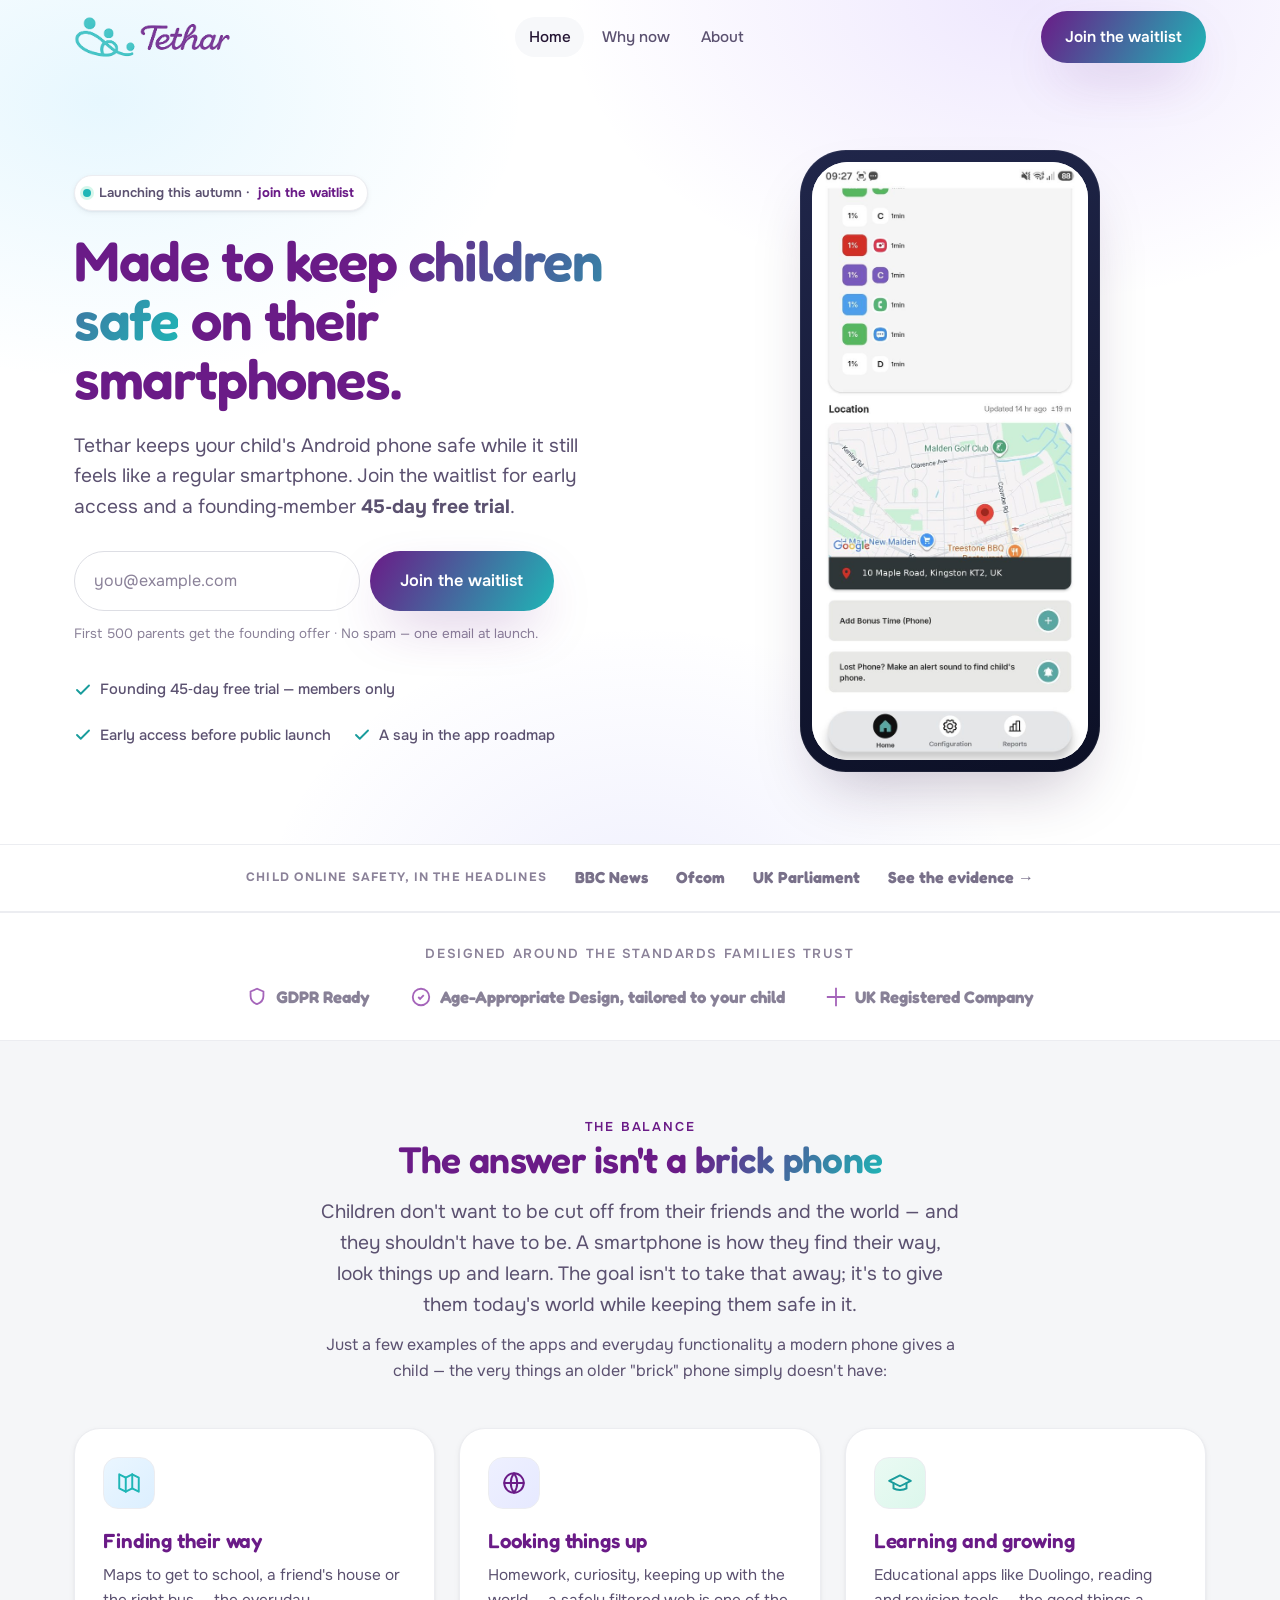
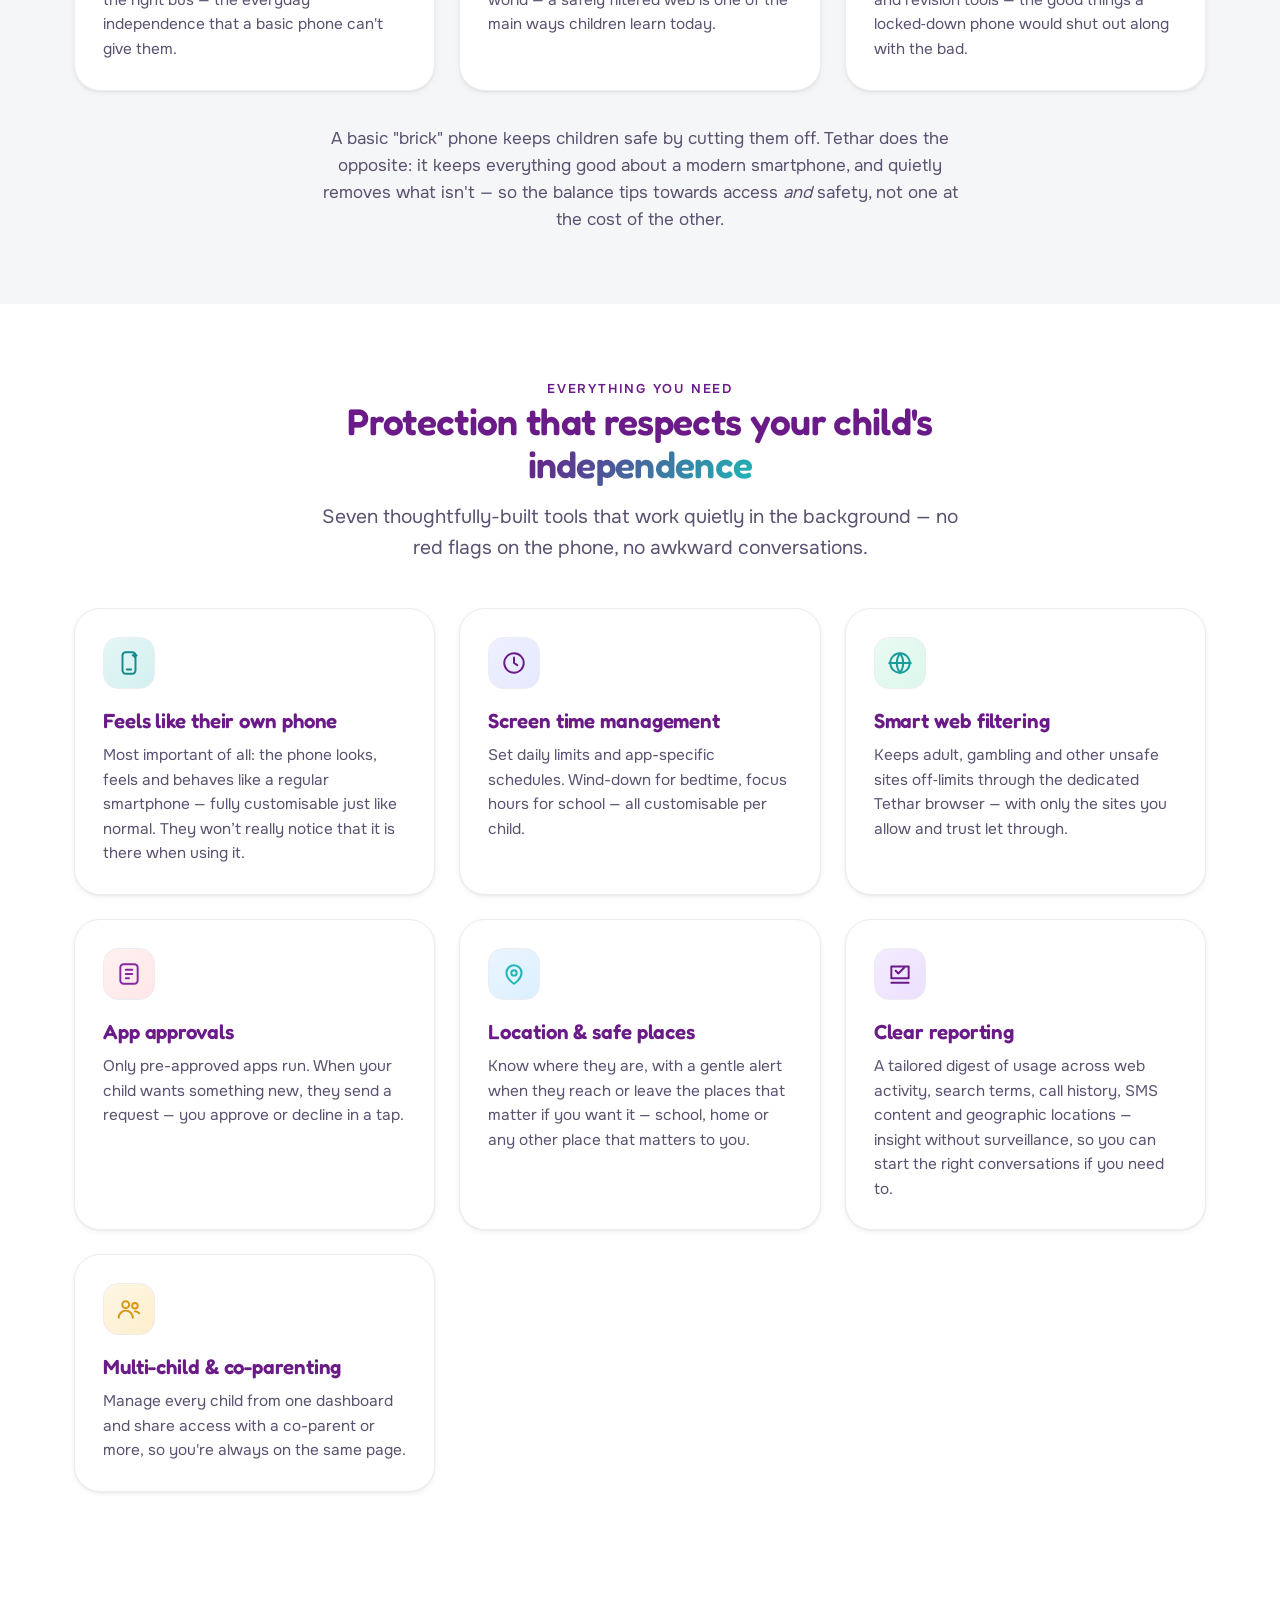
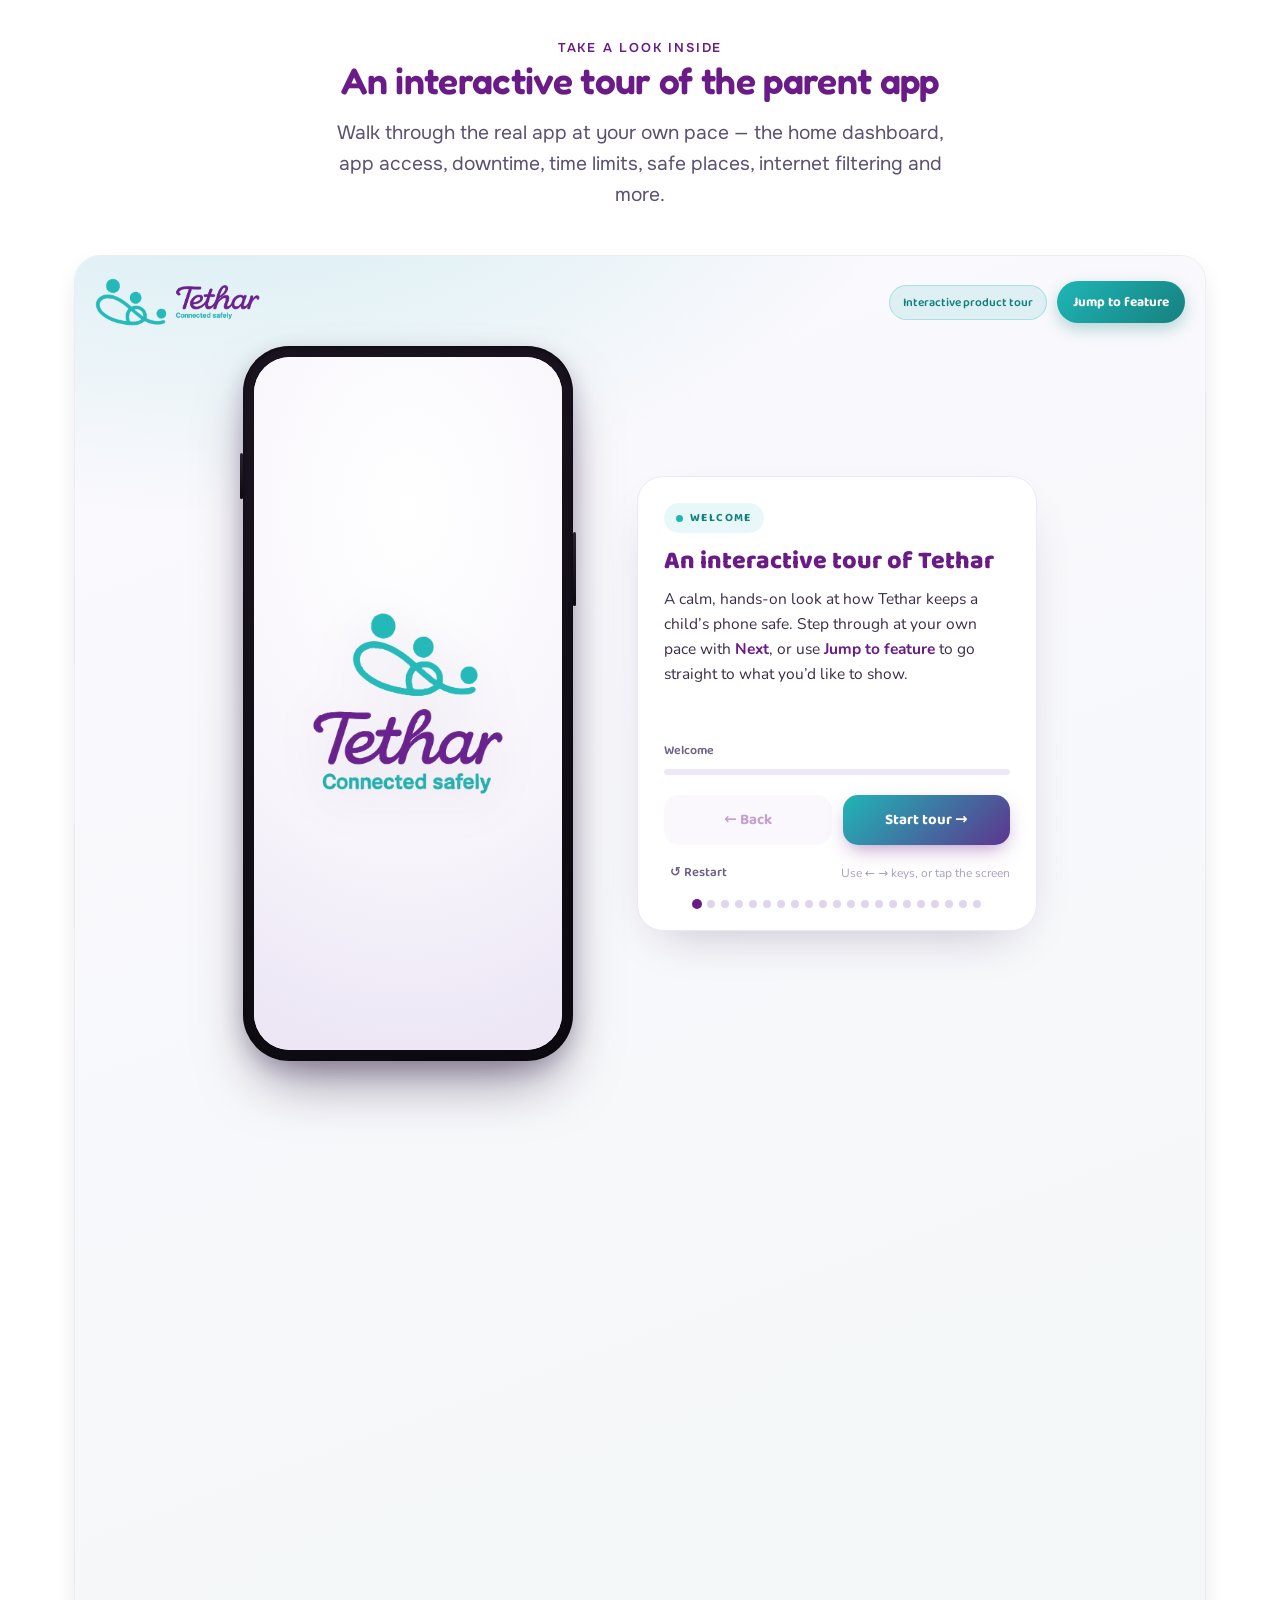
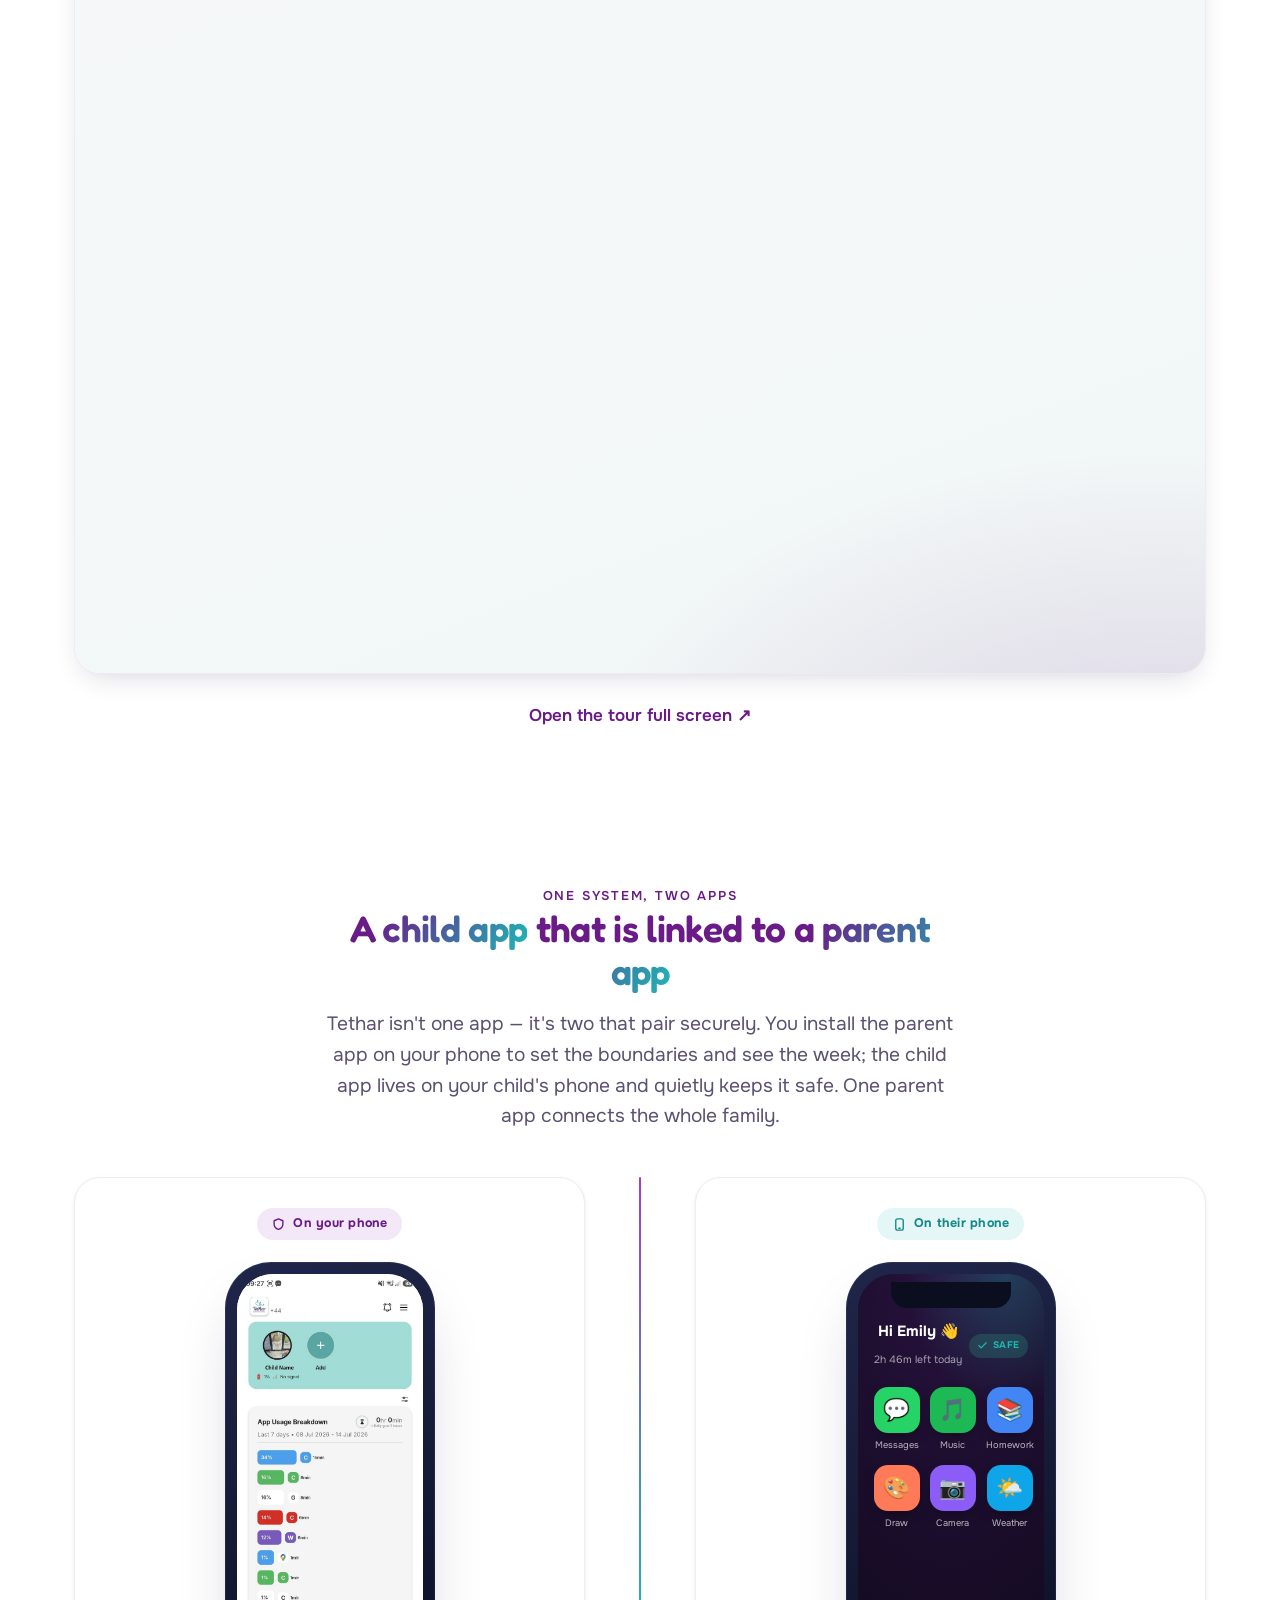
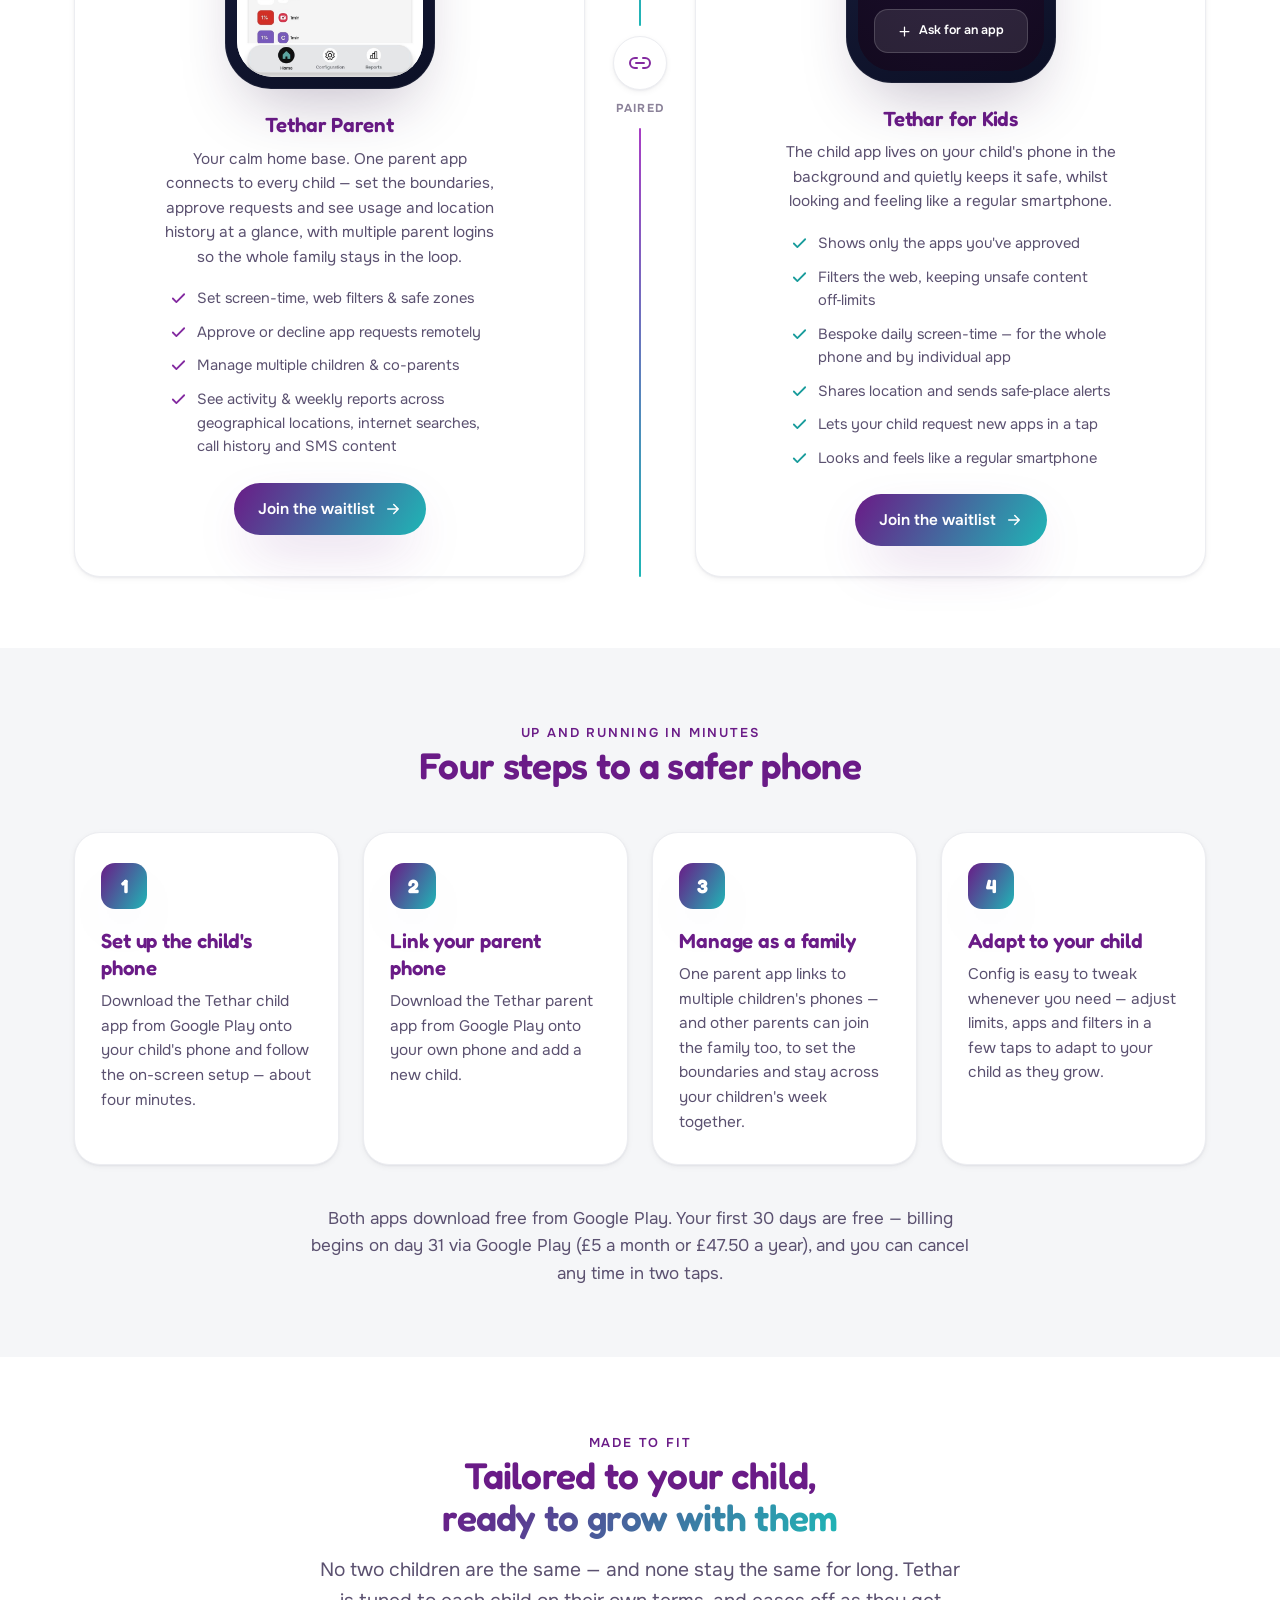
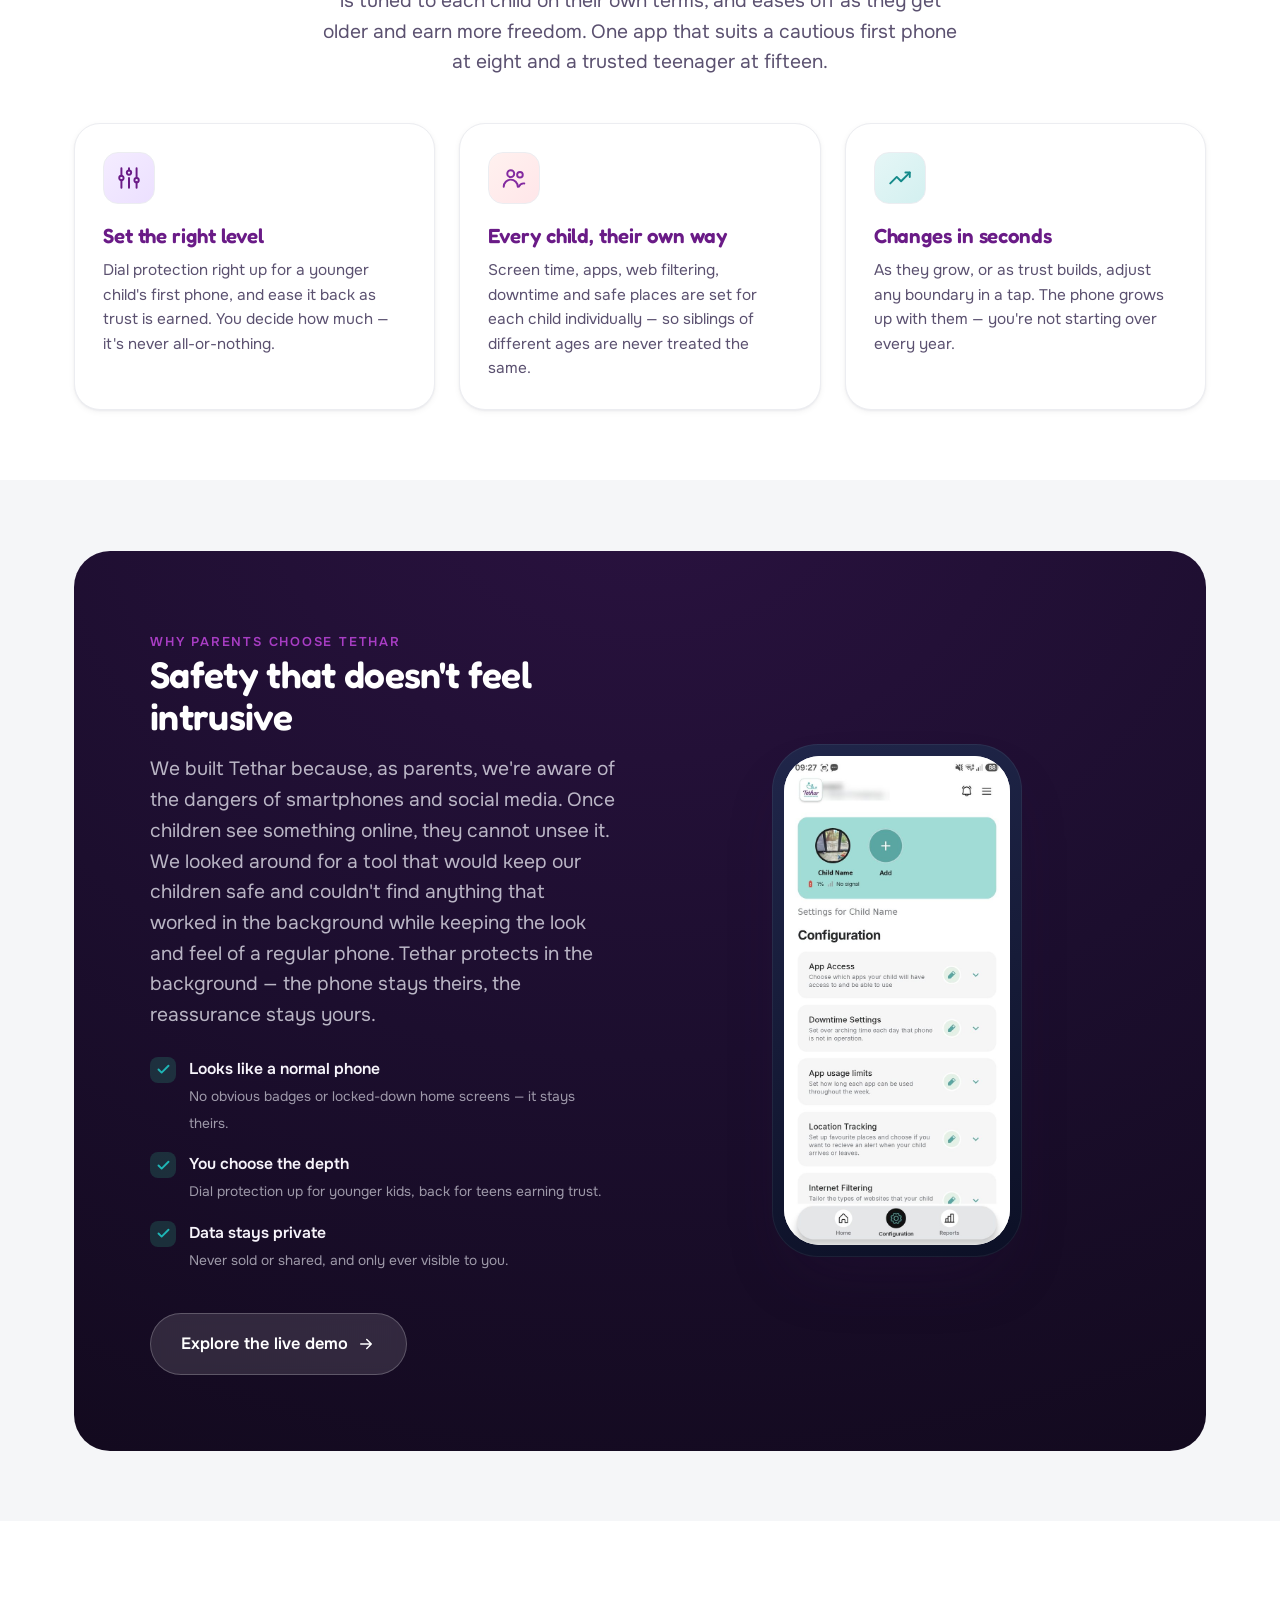
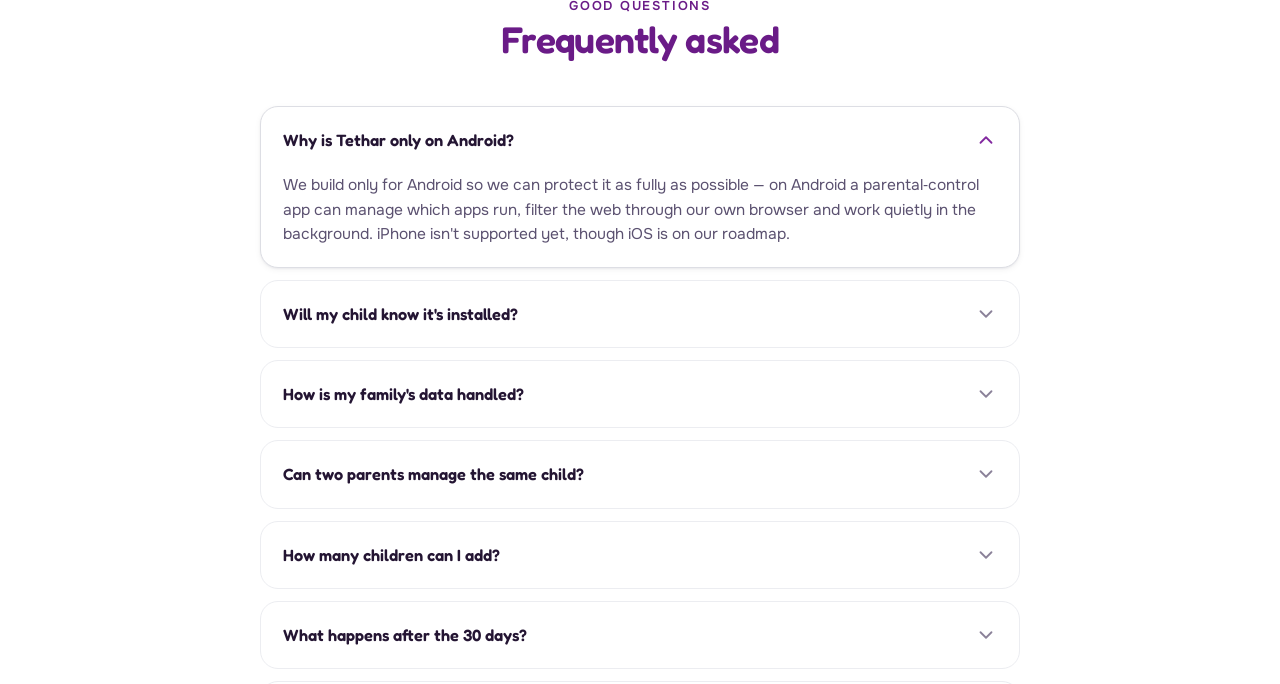
==== index.html @ 9af8b86a "Add files via upload" ====
<!DOCTYPE html>
<html lang="en-GB">
<head>
<meta charset="UTF-8">
<meta name="viewport" content="width=device-width, initial-scale=1.0">
<title>Tethar — Android Parental Control App for a Safe Child Phone</title>
<meta name="description" content="An Android parental control app built by parents: screen-time limits, web filtering, approved apps, location and reports. 30 days free, then £5/month or £47.50/year.">
<meta name="robots" content="index, follow, max-image-preview:large, max-snippet:-1">
<meta name="keywords" content="parental control app, Android parental controls, child phone safety, screen time app, web filtering, app approval, family location tracking, safe smartphone for kids">
<meta name="author" content="Halo Apps Ltd">
<link rel="canonical" href="https://www.tethar.com/">
<meta name="theme-color" content="#6A1B87">
<meta property="og:type" content="website">
<meta property="og:site_name" content="Tethar">
<meta property="og:locale" content="en_GB">
<meta property="og:url" content="https://www.tethar.com/">
<meta property="og:title" content="Tethar — Android Parental Control App for a Safe Child Phone">
<meta property="og:description" content="Every feature, every child, one price. 30 days free, then £5 a month or £47.50 a year — cancel any time in Google Play.">
<meta property="og:image" content="https://www.tethar.com/assets/img/og-image.png">
<meta property="og:image:width" content="1200">
<meta property="og:image:height" content="630">
<meta property="og:image:alt" content="Tethar — Connected safely">
<meta name="twitter:card" content="summary_large_image">
<meta name="twitter:title" content="Tethar — Android Parental Control App for a Safe Child Phone">
<meta name="twitter:description" content="Every feature, every child, one price. 30 days free, then £5 a month or £47.50 a year — cancel any time in Google Play.">
<meta name="twitter:image" content="https://www.tethar.com/assets/img/og-image.png">
<link rel="stylesheet" href="assets/css/fonts.css?v=1">
<link rel="stylesheet" href="assets/css/styles.css?v=17">
<link rel="apple-touch-icon" href="/assets/img/apple-touch-icon.png">
<link rel="manifest" href="/site.webmanifest">
<link rel="icon" href="data:image/svg+xml,%3Csvg xmlns='http://www.w3.org/2000/svg' viewBox='0 0 48 48'%3E%3Cg fill='none' stroke='%2320b5b6' stroke-width='3'%3E%3Cellipse cx='18' cy='30' rx='11' ry='7' transform='rotate(-18 18 30)'/%3E%3Cellipse cx='29' cy='29' rx='7' ry='5.5' transform='rotate(20 29 29)'/%3E%3C/g%3E%3Cg fill='%2320b5b6'%3E%3Ccircle cx='16' cy='12' r='5.2'/%3E%3Ccircle cx='29' cy='16' r='3.7'/%3E%3Ccircle cx='38' cy='24' r='2.6'/%3E%3C/g%3E%3C/svg%3E">
<script type="application/ld+json">
{
  "@context": "https://schema.org",
  "@graph": [
    {
      "@type": "Organization",
      "@id": "https://www.tethar.com/#organization",
      "name": "Tethar",
      "legalName": "Halo Apps Ltd",
      "url": "https://www.tethar.com/",
      "logo": "https://www.tethar.com/assets/img/tethar-logo-full.png",
      "image": "https://www.tethar.com/assets/img/og-image.png",
      "email": "support@tethar.com",
      "description": "Android parental control app built by parents, for parents.",
      "address": {
        "@type": "PostalAddress",
        "streetAddress": "71-75 Shelton Street, Covent Garden",
        "addressLocality": "London",
        "addressCountry": "GB"
      }
    },
    {
      "@type": "WebSite",
      "@id": "https://www.tethar.com/#website",
      "url": "https://www.tethar.com/",
      "name": "Tethar",
      "description": "A safe smartphone for every child.",
      "publisher": { "@id": "https://www.tethar.com/#organization" },
      "inLanguage": "en-GB"
    },
    {
      "@type": "SoftwareApplication",
      "name": "Tethar",
      "operatingSystem": "Android",
      "applicationCategory": "SecurityApplication",
      "description": "Parental control app for Android: screen-time limits, web filtering, approved apps, location alerts and activity reports, managed from a paired parent app.",
      "url": "https://www.tethar.com/",
      "publisher": { "@id": "https://www.tethar.com/#organization" },
      "offers": [
        { "@type": "Offer", "name": "Monthly", "price": "5.00", "priceCurrency": "GBP" },
        { "@type": "Offer", "name": "Annual", "price": "47.50", "priceCurrency": "GBP" }
      ]
    },
    {
      "@type": "FAQPage",
      "mainEntity": [
        {
          "@type": "Question",
          "name": "Why is Tethar only on Android?",
          "acceptedAnswer": { "@type": "Answer", "text": "We build only for Android so we can protect it as fully as possible - on Android a parental control app can manage which apps run, filter the web through our own browser and work quietly in the background. iPhone isn't supported yet, though iOS is on our roadmap." }
        },
        {
          "@type": "Question",
          "name": "How many children can I add?",
          "acceptedAnswer": { "@type": "Answer", "text": "As many as you like. Every plan includes unlimited children at one price - add each child and manage them all from a single parent dashboard." }
        },
        {
          "@type": "Question",
          "name": "Will my child know it's installed?",
          "acceptedAnswer": { "@type": "Answer", "text": "Tethar is designed to be transparent, not sneaky. It keeps the phone looking and feeling normal rather than hiding - we believe healthy digital habits are built on trust, and you decide how much to involve your child." }
        },
        {
          "@type": "Question",
          "name": "How is my family's data handled?",
          "acceptedAnswer": { "@type": "Answer", "text": "Data integrity is of the utmost importance to us. Data is only ever visible to you, and never sold. We collect the minimum needed to keep your child safe." }
        },
        {
          "@type": "Question",
          "name": "Can two parents manage the same child?",
          "acceptedAnswer": { "@type": "Answer", "text": "Yes. Co-parenting is built in - invite another parent or guardian to share access to your dashboard so you're both kept in the loop." }
        },
        {
          "@type": "Question",
          "name": "What happens after the 30 days?",
          "acceptedAnswer": { "@type": "Answer", "text": "You get 30 days free. On day 31, billing begins via Google Play - £5 a month or £47.50 a year - unless you cancel first. You can cancel any time in Google Play, in two taps, and we never see your card." }
        },
        {
          "@type": "Question",
          "name": "How do I cancel?",
          "acceptedAnswer": { "@type": "Answer", "text": "Cancel any time in Google Play, in two taps - the same place you signed up. Billing runs through Google Play, so we never see your card and there's nothing to phone or email about." }
        }
      ]
    }
  ]
}
</script>
</head>
<body>

<!-- ============ NAV ============ -->
<header class="nav" id="nav">
  <div class="nav-inner">
    <a href="index.html" class="brand">
      <img src="assets/img/tethar-logo-h.png" alt="Tethar — Connected safely" class="brand-logo" width="847" height="226">
    </a>
    <nav class="nav-links" id="navLinks">
      <a href="index.html" class="active">Home</a>
      <a href="why-now.html">Why now</a>
      <a href="about.html">About</a>
    </nav>
    <div class="nav-cta">
      <a href="index.html#waitlist" class="btn btn-primary">Join the waitlist</a>
      <button class="nav-toggle" id="navToggle" aria-label="Menu">
        <svg viewBox="0 0 24 24" fill="none" stroke="currentColor" stroke-width="2" stroke-linecap="round"><path d="M4 7h16M4 12h16M4 17h16"/></svg>
      </button>
    </div>
  </div>
</header>

<main>
<!-- ============ HERO ============ -->
<section class="hero">
  <div class="hero-bg"></div>
  <div class="container hero-grid">
    <div class="hero-copy">
      <span class="pill"><span class="dot"></span> Launching this autumn · <b>join the waitlist</b></span>
      <h1>Made to keep <span class="text-grad">children safe</span> on their smartphones.</h1>
      <p class="lead">Tethar keeps your child's Android phone safe while it still feels like a regular smartphone. Join the waitlist for early access and a founding‑member <strong>45‑day free trial</strong>.</p>
      <div class="hero-waitlist-wrap">
        <form class="hero-waitlist js-waitlist" novalidate>
          <input type="email" name="email" placeholder="you@example.com" autocomplete="email" required aria-label="Your email address">
          <button type="submit" class="btn btn-primary btn-lg">Join the waitlist</button>
        </form>
        <p class="hero-waitlist-note js-waitlist-note">First 500 parents get the founding offer · No spam — one email at launch.</p>
        <div class="wl-success js-waitlist-success" hidden>
          <p class="wl-success-msg"><svg viewBox="0 0 24 24" fill="none" stroke="currentColor" stroke-width="2.6" stroke-linecap="round" stroke-linejoin="round"><path d="M20 6 9 17l-5-5"/></svg> You're on the list — your founding 45‑day free trial is reserved.</p>
          <p class="wl-success-next">We launch this autumn. We'll email you when your early access is ready — nothing in between but the occasional build update.</p>
          <a class="wl-share" href="https://wa.me/?text=I%27ve%20joined%20the%20Tethar%20waitlist%20%E2%80%94%20a%20safer%20smartphone%20for%20kids%2C%20launching%20this%20autumn.%20Join%20me%3A%20https%3A%2F%2Fwww.tethar.com" target="_blank" rel="noopener"><svg viewBox="0 0 24 24" fill="currentColor"><path d="M12 2a10 10 0 0 0-8.5 15.2L2 22l4.9-1.5A10 10 0 1 0 12 2Zm5.4 14.1c-.2.6-1.3 1.2-1.8 1.2-.5.1-1 .1-1.7-.1-.4-.1-.9-.3-1.6-.6-2.8-1.2-4.6-4-4.7-4.2-.1-.2-1.1-1.5-1.1-2.8 0-1.3.7-2 .9-2.2.2-.3.5-.3.7-.3h.5c.2 0 .4 0 .6.5l.8 1.9c.1.2.1.3 0 .5l-.4.6c-.2.2-.3.4-.1.7.2.3.9 1.4 1.9 2.3 1.3 1.1 2.3 1.5 2.6 1.6.2.1.4.1.6-.1l.7-.9c.2-.3.4-.2.7-.1l1.8.9c.3.1.5.2.5.4.1.2.1.7-.1 1.3Z"/></svg> Tell a parent friend on WhatsApp</a>
        </div>
      </div>
      <ul class="hero-trust">
        <li><svg viewBox="0 0 24 24" fill="none" stroke="currentColor" stroke-width="2.5" stroke-linecap="round" stroke-linejoin="round"><path d="M20 6 9 17l-5-5"/></svg> Founding 45‑day free trial — members only</li>
        <li><svg viewBox="0 0 24 24" fill="none" stroke="currentColor" stroke-width="2.5" stroke-linecap="round" stroke-linejoin="round"><path d="M20 6 9 17l-5-5"/></svg> Early access before public launch</li>
        <li><svg viewBox="0 0 24 24" fill="none" stroke="currentColor" stroke-width="2.5" stroke-linecap="round" stroke-linejoin="round"><path d="M20 6 9 17l-5-5"/></svg> A say in the app roadmap</li>
      </ul>
    </div>

    <div class="hero-visual reveal">
      <div class="phone phone--shot phone-float">
        <div class="phone-screen">
          <img src="assets/img/app-parent-location.jpg" alt="The Tethar parent app showing app usage for the week and your child's location on a map." width="640" height="1387" fetchpriority="high" decoding="async">
        </div>
      </div>
    </div>
  </div>
</section>

<!-- ============ IN THE HEADLINES ============ -->
<section class="media-strip" aria-label="Child online safety in the news">
  <div class="container">
    <span class="ms-label">Child online safety, in the headlines</span>
    <a href="https://www.bbc.co.uk/news/articles/c5yzn2g0xw9o" target="_blank" rel="noopener">BBC News</a>
    <a href="https://www.ofcom.org.uk/online-safety/protecting-children/age-checks-to-protect-children-online" target="_blank" rel="noopener">Ofcom</a>
    <a href="https://commonslibrary.parliament.uk/research-briefings/cbp-10468/" target="_blank" rel="noopener">UK Parliament</a>
    <a href="why-now.html">See the evidence →</a>
  </div>
</section>

<!-- ============ TRUST STRIP ============ -->
<section class="strip">
  <div class="container">
    <p>Designed around the standards families trust</p>
    <div class="strip-logos">
      <span><svg viewBox="0 0 24 24" fill="none" stroke="currentColor" stroke-width="2"><path d="M12 3 5 6v5c0 4 2.7 7.4 7 8.7 4.3-1.3 7-4.7 7-8.7V6z"/></svg> GDPR&nbsp;Ready</span>
      <span><svg viewBox="0 0 24 24" fill="none" stroke="currentColor" stroke-width="2"><circle cx="12" cy="12" r="9"/><path d="m9 12 2 2 4-4"/></svg> Age-Appropriate&nbsp;Design, tailored&nbsp;to&nbsp;your&nbsp;child</span>
      <span><svg viewBox="0 0 24 24" fill="none" stroke="currentColor" stroke-width="2"><path d="M12 2v20M2 12h20"/></svg> UK&nbsp;Registered&nbsp;Company</span>
    </div>
  </div>
</section>

<!-- ============ THE BALANCE ============ -->
<section class="section" style="background:var(--bg-soft)">
  <div class="container">
    <div class="section-head reveal">
      <span class="eyebrow">The balance</span>
      <h2>The answer isn't a <span class="text-grad">brick phone</span></h2>
      <p class="lead">Children don't want to be cut off from their friends and the world — and they shouldn't have to be. A smartphone is how they find their way, look things up and learn. The goal isn't to take that away; it's to give them today's world while keeping them safe in it.</p>
      <p class="lead" style="margin-top:12px;font-size:1rem">Just a few examples of the apps and everyday functionality a modern phone gives a child — the very things an older "brick" phone simply doesn't have:</p>
    </div>
    <div class="grid features-grid">
      <article class="card i-4 reveal">
        <div class="card-ic"><svg viewBox="0 0 24 24" fill="none" stroke="currentColor" stroke-width="1.8" stroke-linecap="round" stroke-linejoin="round"><path d="M9 20 3 17V4l6 3 6-3 6 3v13l-6-3-6 3Z"/><path d="M9 7v13M15 4v13"/></svg></div>
        <h3>Finding their way</h3>
        <p>Maps to get to school, a friend's house or the right bus — the everyday independence that a basic phone can't give them.</p>
      </article>
      <article class="card i-1 reveal">
        <div class="card-ic"><svg viewBox="0 0 24 24" fill="none" stroke="currentColor" stroke-width="1.8" stroke-linecap="round" stroke-linejoin="round"><circle cx="12" cy="12" r="9"/><path d="M3 12h18M12 3a15 15 0 0 1 0 18 15 15 0 0 1 0-18Z"/></svg></div>
        <h3>Looking things up</h3>
        <p>Homework, curiosity, keeping up with the world — a safely filtered web is one of the main ways children learn today.</p>
      </article>
      <article class="card i-2 reveal">
        <div class="card-ic"><svg viewBox="0 0 24 24" fill="none" stroke="currentColor" stroke-width="1.8" stroke-linecap="round" stroke-linejoin="round"><path d="M22 10 12 5 2 10l10 5 10-5Z"/><path d="M6 12v5c3 2 9 2 12 0v-5"/></svg></div>
        <h3>Learning and growing</h3>
        <p>Educational apps like Duolingo, reading and revision tools — the good things a locked‑down phone would shut out along with the bad.</p>
      </article>
    </div>
    <p style="text-align:center;color:var(--text-soft);max-width:660px;margin:34px auto 0" class="reveal">A basic "brick" phone keeps children safe by cutting them off. Tethar does the opposite: it keeps everything good about a modern smartphone, and quietly removes what isn't — so the balance tips towards access <em>and</em> safety, not one at the cost of the other.</p>
  </div>
</section>

<!-- ============ FEATURES ============ -->
<section class="section" id="features">
  <div class="container">
    <div class="section-head reveal">
      <span class="eyebrow">Everything you need</span>
      <h2>Protection that respects your child's <span class="text-grad">independence</span></h2>
      <p class="lead">Seven thoughtfully-built tools that work quietly in the background — no red flags on the phone, no awkward conversations.</p>
    </div>
    <div class="grid features-grid">
      <article class="card i-7 reveal">
        <div class="card-ic"><svg viewBox="0 0 24 24" fill="none" stroke="currentColor" stroke-width="1.8" stroke-linecap="round" stroke-linejoin="round"><rect x="6" y="2" width="12" height="20" rx="3"/><path d="M10 18h4"/><path d="M17.2 3.1l.5 1.3 1.3.5-1.3.5-.5 1.3-.5-1.3-1.3-.5 1.3-.5z"/></svg></div>
        <h3>Feels like their own phone</h3>
        <p>Most important of all: the phone looks, feels and behaves like a regular smartphone — fully customisable just like normal. They won’t really notice that it is there when using it.</p>
      </article>
      <article class="card i-1 reveal">
        <div class="card-ic"><svg viewBox="0 0 24 24" fill="none" stroke="currentColor" stroke-width="1.8" stroke-linecap="round" stroke-linejoin="round"><circle cx="12" cy="12" r="9"/><path d="M12 7v5l3 2"/></svg></div>
        <h3>Screen time management</h3>
        <p>Set daily limits and app-specific schedules. Wind-down for bedtime, focus hours for school — all customisable per child.</p>
      </article>
      <article class="card i-2 reveal">
        <div class="card-ic"><svg viewBox="0 0 24 24" fill="none" stroke="currentColor" stroke-width="1.8" stroke-linecap="round" stroke-linejoin="round"><circle cx="12" cy="12" r="9"/><path d="M2 12h20M12 3a15 15 0 0 1 0 18M12 3a15 15 0 0 0 0 18"/></svg></div>
        <h3>Smart web filtering</h3>
        <p>Keeps adult, gambling and other unsafe sites off‑limits through the dedicated Tethar browser — with only the sites you allow and trust let through.</p>
      </article>
      <article class="card i-3 reveal">
        <div class="card-ic"><svg viewBox="0 0 24 24" fill="none" stroke="currentColor" stroke-width="1.8" stroke-linecap="round" stroke-linejoin="round"><rect x="4" y="3" width="16" height="18" rx="3"/><path d="M9 8h6M9 12h6M9 16h3"/></svg></div>
        <h3>App approvals</h3>
        <p>Only pre-approved apps run. When your child wants something new, they send a request — you approve or decline in a tap.</p>
      </article>
      <article class="card i-4 reveal">
        <div class="card-ic"><svg viewBox="0 0 24 24" fill="none" stroke="currentColor" stroke-width="1.8" stroke-linecap="round" stroke-linejoin="round"><path d="M12 21s-7-4.4-7-10a7 7 0 0 1 14 0c0 5.6-7 10-7 10Z"/><circle cx="12" cy="11" r="2.5"/></svg></div>
        <h3>Location &amp; safe places</h3>
        <p>Know where they are, with a gentle alert when they reach or leave the places that matter if you want it — school, home or any other place that matters to you.</p>
      </article>
      <article class="card i-5 reveal">
        <div class="card-ic"><svg viewBox="0 0 24 24" fill="none" stroke="currentColor" stroke-width="1.8" stroke-linecap="round" stroke-linejoin="round"><path d="M4 5h16v11H4z"/><path d="M4 20h16M8 9l2.5 2.5L16 6"/></svg></div>
        <h3>Clear reporting</h3>
        <p>A tailored digest of usage across web activity, search terms, call history, SMS content and geographic locations — insight without surveillance, so you can start the right conversations if you need to.</p>
      </article>
      <article class="card i-6 reveal">
        <div class="card-ic"><svg viewBox="0 0 24 24" fill="none" stroke="currentColor" stroke-width="1.8" stroke-linecap="round" stroke-linejoin="round"><circle cx="9" cy="8" r="3.2"/><path d="M2.5 20a6.5 6.5 0 0 1 13 0"/><circle cx="17.5" cy="9" r="2.6"/><path d="M17.5 14a5 5 0 0 1 4 2"/></svg></div>
        <h3>Multi-child & co-parenting</h3>
        <p>Manage every child from one dashboard and share access with a co-parent or more, so you're always on the same page.</p>
      </article>
    </div>
  </div>
</section>

<!-- ============ INTERACTIVE TOUR ============ -->
<section class="section tour-section" id="tour">
  <div class="container">
    <div class="section-head reveal">
      <span class="eyebrow">Take a look inside</span>
      <h2>An interactive tour of the parent app</h2>
      <p class="lead">Walk through the real app at your own pace — the home dashboard, app access, downtime, time limits, safe places, internet filtering and more.</p>
    </div>
    <div class="tour-embed reveal">
      <iframe id="tourFrame" src="tour.html" title="Tethar — an interactive tour of the parent app" loading="lazy" scrolling="no"></iframe>
    </div>
    <p class="tour-alt"><a href="tour.html" target="_blank" rel="noopener">Open the tour full screen ↗</a></p>
  </div>
</section>

<!-- ============ TWO APPS ============ -->
<section class="section" id="how-it-pairs">
  <div class="container">
    <div class="section-head reveal">
      <span class="eyebrow">One system, two apps</span>
      <h2>A <span class="text-grad">child app</span> that is linked to a <span class="text-grad">parent app</span></h2>
      <p class="lead">Tethar isn't one app — it's two that pair securely. You install the parent app on your phone to set the boundaries and see the week; the child app lives on your child's phone and quietly keeps it safe. One parent app connects the whole family.</p>
    </div>

    <div class="twoapp-grid">
      <!-- Parent app -->
      <article class="twoapp is-parent reveal">
        <span class="twoapp-badge parent"><svg viewBox="0 0 24 24" fill="none" stroke="currentColor" stroke-width="2.2" stroke-linecap="round" stroke-linejoin="round"><path d="M12 3 5 6v5c0 4 2.7 7.4 7 8.7 4.3-1.3 7-4.7 7-8.7V6z"/></svg> On your phone</span>
        <div class="phone phone--shot">
          <div class="phone-screen">
            <img src="assets/img/app-parent-home.jpg" alt="The Tethar parent app home dashboard: each child at the top with an Add button, and an app usage breakdown for the last 7 days." width="640" height="1387" loading="lazy" decoding="async">
          </div>
        </div>
        <h3>Tethar Parent</h3>
        <p>Your calm home base. One parent app connects to every child — set the boundaries, approve requests and see usage and location history at a glance, with multiple parent logins so the whole family stays in the loop.</p>
        <ul class="twoapp-list">
          <li><svg viewBox="0 0 24 24" fill="none" stroke="currentColor" stroke-width="2.5" stroke-linecap="round" stroke-linejoin="round"><path d="M20 6 9 17l-5-5"/></svg> Set screen-time, web filters &amp; safe zones</li>
          <li><svg viewBox="0 0 24 24" fill="none" stroke="currentColor" stroke-width="2.5" stroke-linecap="round" stroke-linejoin="round"><path d="M20 6 9 17l-5-5"/></svg> Approve or decline app requests remotely</li>
          <li><svg viewBox="0 0 24 24" fill="none" stroke="currentColor" stroke-width="2.5" stroke-linecap="round" stroke-linejoin="round"><path d="M20 6 9 17l-5-5"/></svg> Manage multiple children &amp; co-parents</li>
          <li><svg viewBox="0 0 24 24" fill="none" stroke="currentColor" stroke-width="2.5" stroke-linecap="round" stroke-linejoin="round"><path d="M20 6 9 17l-5-5"/></svg> See activity &amp; weekly reports across geographical locations, internet searches, call history and SMS content</li>
        </ul>
        <a href="#waitlist" class="btn btn-primary" style="margin-top:24px">
          Join the waitlist
          <svg viewBox="0 0 24 24" fill="none" stroke="currentColor" stroke-width="2" stroke-linecap="round" stroke-linejoin="round"><path d="M5 12h14M13 6l6 6-6 6"/></svg>
        </a>
      </article>

      <!-- Connector -->
      <div class="twoapp-link reveal">
        <div class="line"></div>
        <div class="pair"><svg viewBox="0 0 24 24" fill="none" stroke="currentColor" stroke-width="2" stroke-linecap="round" stroke-linejoin="round"><path d="M9 17H7A5 5 0 0 1 7 7h2M15 7h2a5 5 0 0 1 0 10h-2M8 12h8"/></svg></div>
        <small>Paired</small>
        <div class="line"></div>
      </div>

      <!-- Child app -->
      <article class="twoapp is-child reveal">
        <span class="twoapp-badge child"><svg viewBox="0 0 24 24" fill="none" stroke="currentColor" stroke-width="2.2" stroke-linecap="round" stroke-linejoin="round"><rect x="6" y="3" width="12" height="18" rx="3"/><path d="M11 18h2"/></svg> On their phone</span>
        <div class="phone">
          <div class="phone-screen">
            <div class="kid">
              <div class="kid-top">
                <div><b>Hi Emily 👋</b><small>2h 46m left today</small></div>
                <span class="kid-safe"><svg viewBox="0 0 24 24" fill="none" stroke="currentColor" stroke-width="2.5" stroke-linecap="round" stroke-linejoin="round"><path d="M20 6 9 17l-5-5"/></svg> Safe</span>
              </div>
              <div class="kid-grid">
                <div class="kid-app"><div class="kid-tile" style="background:#25D366">💬</div><span>Messages</span></div>
                <div class="kid-app"><div class="kid-tile" style="background:#1DB954">🎵</div><span>Music</span></div>
                <div class="kid-app"><div class="kid-tile" style="background:#4285F4">📚</div><span>Homework</span></div>
                <div class="kid-app"><div class="kid-tile" style="background:#FF7A59">🎨</div><span>Draw</span></div>
                <div class="kid-app"><div class="kid-tile" style="background:#8B5CF6">📷</div><span>Camera</span></div>
                <div class="kid-app"><div class="kid-tile" style="background:#0EA5E9">🌤️</div><span>Weather</span></div>
              </div>
              <button class="kid-req"><svg viewBox="0 0 24 24" fill="none" stroke="currentColor" stroke-width="2" stroke-linecap="round"><path d="M12 5v14M5 12h14"/></svg> Ask for an app</button>
            </div>
          </div>
        </div>
        <h3>Tethar for Kids</h3>
        <p>The child app lives on your child's phone in the background and quietly keeps it safe, whilst looking and feeling like a regular smartphone.</p>
        <ul class="twoapp-list">
          <li><svg viewBox="0 0 24 24" fill="none" stroke="currentColor" stroke-width="2.5" stroke-linecap="round" stroke-linejoin="round"><path d="M20 6 9 17l-5-5"/></svg> Shows only the apps you've approved</li>
          <li><svg viewBox="0 0 24 24" fill="none" stroke="currentColor" stroke-width="2.5" stroke-linecap="round" stroke-linejoin="round"><path d="M20 6 9 17l-5-5"/></svg> Filters the web, keeping unsafe content off‑limits</li>
          <li><svg viewBox="0 0 24 24" fill="none" stroke="currentColor" stroke-width="2.5" stroke-linecap="round" stroke-linejoin="round"><path d="M20 6 9 17l-5-5"/></svg> Bespoke daily screen-time — for the whole phone and by individual app</li>
          <li><svg viewBox="0 0 24 24" fill="none" stroke="currentColor" stroke-width="2.5" stroke-linecap="round" stroke-linejoin="round"><path d="M20 6 9 17l-5-5"/></svg> Shares location and sends safe‑place alerts</li>
          <li><svg viewBox="0 0 24 24" fill="none" stroke="currentColor" stroke-width="2.5" stroke-linecap="round" stroke-linejoin="round"><path d="M20 6 9 17l-5-5"/></svg> Lets your child request new apps in a tap</li>
          <li><svg viewBox="0 0 24 24" fill="none" stroke="currentColor" stroke-width="2.5" stroke-linecap="round" stroke-linejoin="round"><path d="M20 6 9 17l-5-5"/></svg> Looks and feels like a regular smartphone</li>
        </ul>
        <a href="#waitlist" class="btn btn-primary" style="margin-top:24px">
          Join the waitlist
          <svg viewBox="0 0 24 24" fill="none" stroke="currentColor" stroke-width="2" stroke-linecap="round" stroke-linejoin="round"><path d="M5 12h14M13 6l6 6-6 6"/></svg>
        </a>
      </article>
    </div>
  </div>
</section>

<!-- ============ HOW IT WORKS ============ -->
<section class="section" id="how" style="background:var(--bg-soft)">
  <div class="container">
    <div class="section-head reveal">
      <span class="eyebrow">Up and running in minutes</span>
      <h2>Four steps to a safer phone</h2>
    </div>
    <div class="grid steps">
      <div class="step reveal">
        <div class="step-num">1</div>
        <h3>Set up the child's phone</h3>
        <p>Download the Tethar child app from Google Play onto your child's phone and follow the on-screen setup — about four minutes.</p>
      </div>
      <div class="step reveal">
        <div class="step-num">2</div>
        <h3>Link your parent phone</h3>
        <p>Download the Tethar parent app from Google Play onto your own phone and add a new child.</p>
      </div>
      <div class="step reveal">
        <div class="step-num">3</div>
        <h3>Manage as a family</h3>
        <p>One parent app links to multiple children's phones — and other parents can join the family too, to set the boundaries and stay across your children's week together.</p>
      </div>
      <div class="step reveal">
        <div class="step-num">4</div>
        <h3>Adapt to your child</h3>
        <p>Config is easy to tweak whenever you need — adjust limits, apps and filters in a few taps to adapt to your child as they grow.</p>
      </div>
    </div>
    <p class="center mt-l reveal" style="color:var(--text-soft);max-width:660px;margin-inline:auto">Both apps download free from Google Play. Your first 30 days are free — billing begins on day 31 via Google Play (£5 a month or £47.50 a year), and you can cancel any time in two taps.</p>
  </div>
</section>


<!-- ============ GROWS WITH YOUR CHILD ============ -->
<section class="section">
  <div class="container">
    <div class="section-head reveal">
      <span class="eyebrow">Made to fit</span>
      <h2>Tailored to your child,<br><span class="text-grad">ready to grow with them</span></h2>
      <p class="lead">No two children are the same — and none stay the same for long. Tethar is tuned to each child on their own terms, and eases off as they get older and earn more freedom. One app that suits a cautious first phone at eight and a trusted teenager at fifteen.</p>
    </div>
    <div class="grid features-grid">
      <article class="card i-5 reveal">
        <div class="card-ic"><svg viewBox="0 0 24 24" fill="none" stroke="currentColor" stroke-width="1.8" stroke-linecap="round" stroke-linejoin="round"><path d="M5 21v-7M5 10V3M12 21v-9M12 5V3M19 21v-5M19 12V3"/><circle cx="5" cy="12" r="2"/><circle cx="12" cy="7" r="2"/><circle cx="19" cy="14" r="2"/></svg></div>
        <h3>Set the right level</h3>
        <p>Dial protection right up for a younger child's first phone, and ease it back as trust is earned. You decide how much — it's never all-or-nothing.</p>
      </article>
      <article class="card i-3 reveal">
        <div class="card-ic"><svg viewBox="0 0 24 24" fill="none" stroke="currentColor" stroke-width="1.8" stroke-linecap="round" stroke-linejoin="round"><circle cx="9" cy="8" r="3.2"/><path d="M2.5 20a6.5 6.5 0 0 1 13 0"/><circle cx="17.5" cy="9" r="2.6"/><path d="M16.5 20a5 5 0 0 1 5-3"/></svg></div>
        <h3>Every child, their own way</h3>
        <p>Screen time, apps, web filtering, downtime and safe places are set for each child individually — so siblings of different ages are never treated the same.</p>
      </article>
      <article class="card i-7 reveal">
        <div class="card-ic"><svg viewBox="0 0 24 24" fill="none" stroke="currentColor" stroke-width="1.8" stroke-linecap="round" stroke-linejoin="round"><path d="M3 17l6-6 4 4 8-8"/><path d="M17 7h4v4"/></svg></div>
        <h3>Changes in seconds</h3>
        <p>As they grow, or as trust builds, adjust any boundary in a tap. The phone grows up with them — you're not starting over every year.</p>
      </article>
    </div>
  </div>
</section>

<!-- ============ SHOWCASE BAND ============ -->
<section class="section" style="background:var(--bg-soft)">
  <div class="container">
    <div class="showcase reveal">
      <div class="showcase-grid">
        <div>
          <span class="eyebrow" style="color:var(--violet-400)">Why parents choose Tethar</span>
          <h2>Safety that doesn't feel intrusive</h2>
          <p class="lead">We built Tethar because, as parents, we're aware of the dangers of smartphones and social media. Once children see something online, they cannot unsee it. We looked around for a tool that would keep our children safe and couldn't find anything that worked in the background while keeping the look and feel of a regular phone. Tethar protects in the background — the phone stays theirs, the reassurance stays yours.</p>
          <ul class="showcase-list">
            <li><span class="tick"><svg viewBox="0 0 24 24" fill="none" stroke="currentColor" stroke-width="3" stroke-linecap="round" stroke-linejoin="round"><path d="M20 6 9 17l-5-5"/></svg></span><div><b>Looks like a normal phone</b><small>No obvious badges or locked-down home screens — it stays theirs.</small></div></li>
            <li><span class="tick"><svg viewBox="0 0 24 24" fill="none" stroke="currentColor" stroke-width="3" stroke-linecap="round" stroke-linejoin="round"><path d="M20 6 9 17l-5-5"/></svg></span><div><b>You choose the depth</b><small>Dial protection up for younger kids, back for teens earning trust.</small></div></li>
            <li><span class="tick"><svg viewBox="0 0 24 24" fill="none" stroke="currentColor" stroke-width="3" stroke-linecap="round" stroke-linejoin="round"><path d="M20 6 9 17l-5-5"/></svg></span><div><b>Data stays private</b><small>Never sold or shared, and only ever visible to you.</small></div></li>
          </ul>
          <a href="demo.html" class="btn btn-light btn-lg mt-l">Explore the live demo
            <svg viewBox="0 0 24 24" fill="none" stroke="currentColor" stroke-width="2" stroke-linecap="round" stroke-linejoin="round"><path d="M5 12h14M13 6l6 6-6 6"/></svg>
          </a>
        </div>
        <div class="center">
          <div class="phone phone--shot" style="width:250px">
            <div class="phone-screen">
              <img src="assets/img/app-parent-config.jpg" alt="The Tethar parent app configuration screen, with settings for app access, downtime, app usage limits, location and internet filtering." width="640" height="1387" loading="lazy" decoding="async">
            </div>
          </div>
        </div>
      </div>
    </div>
  </div>
</section>

<!-- ============ FAQ ============ -->
<section class="section">
  <div class="container">
    <div class="section-head reveal">
      <span class="eyebrow">Good questions</span>
      <h2>Frequently asked</h2>
    </div>
    <div class="faq reveal">
      <details class="faq-item" open>
        <summary>Why is Tethar only on Android? <svg class="chev" viewBox="0 0 24 24" fill="none" stroke="currentColor" stroke-width="2" stroke-linecap="round" stroke-linejoin="round"><path d="m6 9 6 6 6-6"/></svg></summary>
        <div class="ans">We build only for Android so we can protect it as fully as possible — on Android a parental‑control app can manage which apps run, filter the web through our own browser and work quietly in the background. iPhone isn't supported yet, though iOS is on our roadmap.</div>
      </details>
      <details class="faq-item">
        <summary>Will my child know it's installed? <svg class="chev" viewBox="0 0 24 24" fill="none" stroke="currentColor" stroke-width="2" stroke-linecap="round" stroke-linejoin="round"><path d="m6 9 6 6 6-6"/></svg></summary>
        <div class="ans">Tethar is designed to be transparent, not sneaky. It keeps the phone looking and feeling normal rather than hiding — we believe healthy digital habits are built on trust, and you decide how much to involve your child.</div>
      </details>
      <details class="faq-item">
        <summary>How is my family's data handled? <svg class="chev" viewBox="0 0 24 24" fill="none" stroke="currentColor" stroke-width="2" stroke-linecap="round" stroke-linejoin="round"><path d="m6 9 6 6 6-6"/></svg></summary>
        <div class="ans">Data integrity is of the utmost importance to us. Data is only ever visible to you, and never sold. We collect the minimum needed to keep your child safe.</div>
      </details>
      <details class="faq-item">
        <summary>Can two parents manage the same child? <svg class="chev" viewBox="0 0 24 24" fill="none" stroke="currentColor" stroke-width="2" stroke-linecap="round" stroke-linejoin="round"><path d="m6 9 6 6 6-6"/></svg></summary>
        <div class="ans">Yes. Co-parenting is built in — invite another parent or guardian to share access to your dashboard so you're both kept in the loop.</div>
      </details>
      <details class="faq-item">
        <summary>How many children can I add? <svg class="chev" viewBox="0 0 24 24" fill="none" stroke="currentColor" stroke-width="2" stroke-linecap="round" stroke-linejoin="round"><path d="m6 9 6 6 6-6"/></svg></summary>
        <div class="ans">As many as you like. Every plan includes unlimited children at one price — add each child and manage them all from a single parent dashboard.</div>
      </details>
      <details class="faq-item">
        <summary>What happens after the 30 days? <svg class="chev" viewBox="0 0 24 24" fill="none" stroke="currentColor" stroke-width="2" stroke-linecap="round" stroke-linejoin="round"><path d="m6 9 6 6 6-6"/></svg></summary>
        <div class="ans">You get 30 days free. On day 31, billing begins via Google Play — £5 a month or £47.50 a year — unless you cancel first. You can cancel any time in Google Play, in two taps, and we never see your card.</div>
      </details>
      <details class="faq-item">
        <summary>How do I cancel? <svg class="chev" viewBox="0 0 24 24" fill="none" stroke="currentColor" stroke-width="2" stroke-linecap="round" stroke-linejoin="round"><path d="m6 9 6 6 6-6"/></svg></summary>
        <div class="ans">Cancel any time in Google Play, in two taps — the same place you signed up. Billing runs through Google Play, so we never see your card and there's nothing to phone or email about.</div>
      </details>
    </div>
  </div>
</section>

<!-- ============ WAITLIST ============ -->
<section class="section" id="waitlist">
  <div class="container">
    <div class="cta-band reveal">
      <span class="badge-soft" style="background:rgba(255,255,255,.12);color:#fff;border-color:rgba(255,255,255,.2)">Founding offer · first 500 parents</span>
      <h2 class="mt-s">Be first to give your child a safer smartphone</h2>
      <p class="lead">Join the waitlist to lock in a founding‑member <strong>45‑day free trial</strong> — plus early access and a say in the roadmap. We'll email you the moment Tethar opens.</p>
      <form class="waitlist-form js-waitlist" id="waitlistForm" novalidate>
        <input type="email" name="email" placeholder="you@example.com" autocomplete="email" required aria-label="Your email address">
        <button type="submit" class="btn btn-primary btn-lg">Join the waitlist</button>
      </form>
      <p class="waitlist-note js-waitlist-note" id="waitlistNote">First 500 parents get the founding offer · No spam — one email at launch · Unsubscribe anytime.</p>
      <div class="wl-success js-waitlist-success" id="waitlistSuccess" hidden>
        <p class="wl-success-msg"><svg viewBox="0 0 24 24" fill="none" stroke="currentColor" stroke-width="2.6" stroke-linecap="round" stroke-linejoin="round"><path d="M20 6 9 17l-5-5"/></svg> You're on the list — your founding 45‑day free trial is reserved.</p>
        <p class="wl-success-next">We launch this autumn. We'll email you when your early access is ready — nothing in between but the occasional build update.</p>
        <a class="wl-share" href="https://wa.me/?text=I%27ve%20joined%20the%20Tethar%20waitlist%20%E2%80%94%20a%20safer%20smartphone%20for%20kids%2C%20launching%20this%20autumn.%20Join%20me%3A%20https%3A%2F%2Fwww.tethar.com" target="_blank" rel="noopener"><svg viewBox="0 0 24 24" fill="currentColor"><path d="M12 2a10 10 0 0 0-8.5 15.2L2 22l4.9-1.5A10 10 0 1 0 12 2Zm5.4 14.1c-.2.6-1.3 1.2-1.8 1.2-.5.1-1 .1-1.7-.1-.4-.1-.9-.3-1.6-.6-2.8-1.2-4.6-4-4.7-4.2-.1-.2-1.1-1.5-1.1-2.8 0-1.3.7-2 .9-2.2.2-.3.5-.3.7-.3h.5c.2 0 .4 0 .6.5l.8 1.9c.1.2.1.3 0 .5l-.4.6c-.2.2-.3.4-.1.7.2.3.9 1.4 1.9 2.3 1.3 1.1 2.3 1.5 2.6 1.6.2.1.4.1.6-.1l.7-.9c.2-.3.4-.2.7-.1l1.8.9c.3.1.5.2.5.4.1.2.1.7-.1 1.3Z"/></svg> Tell a parent friend on WhatsApp</a>
      </div>
    </div>
  </div>
</section>
</main>

<!-- Sticky mobile call-to-action — hides itself when the waitlist section is on screen -->
<div class="sticky-waitlist" id="stickyWaitlist">
  <p>Founding 45‑day free trial for waitlist members</p>
  <a href="#waitlist" class="btn btn-primary">Join the waitlist</a>
</div>

<!-- ============ FOOTER ============ -->
<footer class="footer">
  <div class="container">
    <div class="footer-grid">
      <div class="footer-about">
        <a href="index.html" class="brand"><img src="assets/img/tethar-logo-full.png" alt="Tethar — Connected safely" class="brand-logo brand-logo--footer" width="620" height="587"></a>
        <p>A safe smartphone for every child. Built by parents, for parents — protection without prying.</p>
        <div class="footer-social">
          <a href="#" aria-label="X"><svg viewBox="0 0 24 24" fill="currentColor"><path d="M18.9 2H22l-7.5 8.6L23 22h-6.8l-5.3-6.9L4.8 22H1.7l8-9.2L1 2h7l4.8 6.3L18.9 2Zm-1.2 18h1.7L7.1 3.8H5.3L17.7 20Z"/></svg></a>
          <a href="#" aria-label="Instagram"><svg viewBox="0 0 24 24" fill="none" stroke="currentColor" stroke-width="2"><rect x="3" y="3" width="18" height="18" rx="5"/><circle cx="12" cy="12" r="4"/><circle cx="17.5" cy="6.5" r="1" fill="currentColor"/></svg></a>
          <a href="#" aria-label="Facebook"><svg viewBox="0 0 24 24" fill="currentColor"><path d="M14 9h3V6h-3c-2.2 0-4 1.8-4 4v2H7v3h3v7h3v-7h3l1-3h-4v-2c0-.6.4-1 1-1Z"/></svg></a>
        </div>
      </div>
      <div class="footer-col"><h4>Product</h4><ul><li><a href="index.html#features">Features</a></li><li><a href="pricing.html">Pricing</a></li><li><a href="demo.html">Live demo</a></li></ul></div>
      <div class="footer-col"><h4>Company</h4><ul><li><a href="about.html">About us</a></li><li><a href="why-now.html">Why now</a></li><li><a href="contact.html">Contact</a></li><li><a href="index.html#faq">FAQ</a></li></ul></div>
      <div class="footer-col"><h4>Legal</h4><ul><li><a href="privacy.html">Privacy policy</a></li><li><a href="terms.html">Terms of service</a></li><li><a href="cookies.html">Cookie policy</a></li></ul></div>
    </div>
    <div class="footer-bottom">
      <span>© 2026 Halo Apps Ltd. Company no. 16989292. 71–75 Shelton Street, Covent Garden, London.</span>
      <span>support@tethar.com</span>
    </div>
  </div>
</footer>

<script src="assets/js/main.js"></script>
<script>
// The embedded tour reports its natural height so the iframe grows to fit it.
window.addEventListener('message', function (e) {
  if (e.origin !== window.location.origin) return;
  var h = e.data && e.data.tetharTourHeight;
  var frame = document.getElementById('tourFrame');
  if (h && frame) frame.style.height = h + 'px';
});
</script>
<script src="assets/js/consent.js" defer></script>
</body>
</html>
---- assets/css/fonts.css ----
/* Self-hosted fonts — no request to Google. Fredoka+Onest = site; Baloo 2+Nunito = tour. */
/* fredoka 400 latin-ext */
@font-face {
  font-family: 'Fredoka';
  font-style: normal;
  font-weight: 400;
  font-stretch: 100%;
  font-display: swap;
  src: url(../fonts/fredoka-400-latin-ext.woff2) format('woff2');
  unicode-range: U+0100-02BA, U+02BD-02C5, U+02C7-02CC, U+02CE-02D7, U+02DD-02FF, U+0304, U+0308, U+0329, U+1D00-1DBF, U+1E00-1E9F, U+1EF2-1EFF, U+2020, U+20A0-20AB, U+20AD-20C0, U+2113, U+2C60-2C7F, U+A720-A7FF;
}
/* fredoka 400 latin */
@font-face {
  font-family: 'Fredoka';
  font-style: normal;
  font-weight: 400;
  font-stretch: 100%;
  font-display: swap;
  src: url(../fonts/fredoka-400-latin.woff2) format('woff2');
  unicode-range: U+0000-00FF, U+0131, U+0152-0153, U+02BB-02BC, U+02C6, U+02DA, U+02DC, U+0304, U+0308, U+0329, U+2000-206F, U+20AC, U+2122, U+2191, U+2193, U+2212, U+2215, U+FEFF, U+FFFD;
}
/* fredoka 500 latin-ext */
@font-face {
  font-family: 'Fredoka';
  font-style: normal;
  font-weight: 500;
  font-stretch: 100%;
  font-display: swap;
  src: url(../fonts/fredoka-500-latin-ext.woff2) format('woff2');
  unicode-range: U+0100-02BA, U+02BD-02C5, U+02C7-02CC, U+02CE-02D7, U+02DD-02FF, U+0304, U+0308, U+0329, U+1D00-1DBF, U+1E00-1E9F, U+1EF2-1EFF, U+2020, U+20A0-20AB, U+20AD-20C0, U+2113, U+2C60-2C7F, U+A720-A7FF;
}
/* fredoka 500 latin */
@font-face {
  font-family: 'Fredoka';
  font-style: normal;
  font-weight: 500;
  font-stretch: 100%;
  font-display: swap;
  src: url(../fonts/fredoka-500-latin.woff2) format('woff2');
  unicode-range: U+0000-00FF, U+0131, U+0152-0153, U+02BB-02BC, U+02C6, U+02DA, U+02DC, U+0304, U+0308, U+0329, U+2000-206F, U+20AC, U+2122, U+2191, U+2193, U+2212, U+2215, U+FEFF, U+FFFD;
}
/* fredoka 600 latin-ext */
@font-face {
  font-family: 'Fredoka';
  font-style: normal;
  font-weight: 600;
  font-stretch: 100%;
  font-display: swap;
  src: url(../fonts/fredoka-600-latin-ext.woff2) format('woff2');
  unicode-range: U+0100-02BA, U+02BD-02C5, U+02C7-02CC, U+02CE-02D7, U+02DD-02FF, U+0304, U+0308, U+0329, U+1D00-1DBF, U+1E00-1E9F, U+1EF2-1EFF, U+2020, U+20A0-20AB, U+20AD-20C0, U+2113, U+2C60-2C7F, U+A720-A7FF;
}
/* fredoka 600 latin */
@font-face {
  font-family: 'Fredoka';
  font-style: normal;
  font-weight: 600;
  font-stretch: 100%;
  font-display: swap;
  src: url(../fonts/fredoka-600-latin.woff2) format('woff2');
  unicode-range: U+0000-00FF, U+0131, U+0152-0153, U+02BB-02BC, U+02C6, U+02DA, U+02DC, U+0304, U+0308, U+0329, U+2000-206F, U+20AC, U+2122, U+2191, U+2193, U+2212, U+2215, U+FEFF, U+FFFD;
}
/* fredoka 700 latin-ext */
@font-face {
  font-family: 'Fredoka';
  font-style: normal;
  font-weight: 700;
  font-stretch: 100%;
  font-display: swap;
  src: url(../fonts/fredoka-700-latin-ext.woff2) format('woff2');
  unicode-range: U+0100-02BA, U+02BD-02C5, U+02C7-02CC, U+02CE-02D7, U+02DD-02FF, U+0304, U+0308, U+0329, U+1D00-1DBF, U+1E00-1E9F, U+1EF2-1EFF, U+2020, U+20A0-20AB, U+20AD-20C0, U+2113, U+2C60-2C7F, U+A720-A7FF;
}
/* fredoka 700 latin */
@font-face {
  font-family: 'Fredoka';
  font-style: normal;
  font-weight: 700;
  font-stretch: 100%;
  font-display: swap;
  src: url(../fonts/fredoka-700-latin.woff2) format('woff2');
  unicode-range: U+0000-00FF, U+0131, U+0152-0153, U+02BB-02BC, U+02C6, U+02DA, U+02DC, U+0304, U+0308, U+0329, U+2000-206F, U+20AC, U+2122, U+2191, U+2193, U+2212, U+2215, U+FEFF, U+FFFD;
}
/* onest 400 latin-ext */
@font-face {
  font-family: 'Onest';
  font-style: normal;
  font-weight: 400;
  font-display: swap;
  src: url(../fonts/onest-400-latin-ext.woff2) format('woff2');
  unicode-range: U+0100-02BA, U+02BD-02C5, U+02C7-02CC, U+02CE-02D7, U+02DD-02FF, U+0304, U+0308, U+0329, U+1D00-1DBF, U+1E00-1E9F, U+1EF2-1EFF, U+2020, U+20A0-20AB, U+20AD-20C0, U+2113, U+2C60-2C7F, U+A720-A7FF;
}
/* onest 400 latin */
@font-face {
  font-family: 'Onest';
  font-style: normal;
  font-weight: 400;
  font-display: swap;
  src: url(../fonts/onest-400-latin.woff2) format('woff2');
  unicode-range: U+0000-00FF, U+0131, U+0152-0153, U+02BB-02BC, U+02C6, U+02DA, U+02DC, U+0304, U+0308, U+0329, U+2000-206F, U+20AC, U+2122, U+2191, U+2193, U+2212, U+2215, U+FEFF, U+FFFD;
}
/* onest 500 latin-ext */
@font-face {
  font-family: 'Onest';
  font-style: normal;
  font-weight: 500;
  font-display: swap;
  src: url(../fonts/onest-500-latin-ext.woff2) format('woff2');
  unicode-range: U+0100-02BA, U+02BD-02C5, U+02C7-02CC, U+02CE-02D7, U+02DD-02FF, U+0304, U+0308, U+0329, U+1D00-1DBF, U+1E00-1E9F, U+1EF2-1EFF, U+2020, U+20A0-20AB, U+20AD-20C0, U+2113, U+2C60-2C7F, U+A720-A7FF;
}
/* onest 500 latin */
@font-face {
  font-family: 'Onest';
  font-style: normal;
  font-weight: 500;
  font-display: swap;
  src: url(../fonts/onest-500-latin.woff2) format('woff2');
  unicode-range: U+0000-00FF, U+0131, U+0152-0153, U+02BB-02BC, U+02C6, U+02DA, U+02DC, U+0304, U+0308, U+0329, U+2000-206F, U+20AC, U+2122, U+2191, U+2193, U+2212, U+2215, U+FEFF, U+FFFD;
}
/* onest 600 latin-ext */
@font-face {
  font-family: 'Onest';
  font-style: normal;
  font-weight: 600;
  font-display: swap;
  src: url(../fonts/onest-600-latin-ext.woff2) format('woff2');
  unicode-range: U+0100-02BA, U+02BD-02C5, U+02C7-02CC, U+02CE-02D7, U+02DD-02FF, U+0304, U+0308, U+0329, U+1D00-1DBF, U+1E00-1E9F, U+1EF2-1EFF, U+2020, U+20A0-20AB, U+20AD-20C0, U+2113, U+2C60-2C7F, U+A720-A7FF;
}
/* onest 600 latin */
@font-face {
  font-family: 'Onest';
  font-style: normal;
  font-weight: 600;
  font-display: swap;
  src: url(../fonts/onest-600-latin.woff2) format('woff2');
  unicode-range: U+0000-00FF, U+0131, U+0152-0153, U+02BB-02BC, U+02C6, U+02DA, U+02DC, U+0304, U+0308, U+0329, U+2000-206F, U+20AC, U+2122, U+2191, U+2193, U+2212, U+2215, U+FEFF, U+FFFD;
}
/* onest 700 latin-ext */
@font-face {
  font-family: 'Onest';
  font-style: normal;
  font-weight: 700;
  font-display: swap;
  src: url(../fonts/onest-700-latin-ext.woff2) format('woff2');
  unicode-range: U+0100-02BA, U+02BD-02C5, U+02C7-02CC, U+02CE-02D7, U+02DD-02FF, U+0304, U+0308, U+0329, U+1D00-1DBF, U+1E00-1E9F, U+1EF2-1EFF, U+2020, U+20A0-20AB, U+20AD-20C0, U+2113, U+2C60-2C7F, U+A720-A7FF;
}
/* onest 700 latin */
@font-face {
  font-family: 'Onest';
  font-style: normal;
  font-weight: 700;
  font-display: swap;
  src: url(../fonts/onest-700-latin.woff2) format('woff2');
  unicode-range: U+0000-00FF, U+0131, U+0152-0153, U+02BB-02BC, U+02C6, U+02DA, U+02DC, U+0304, U+0308, U+0329, U+2000-206F, U+20AC, U+2122, U+2191, U+2193, U+2212, U+2215, U+FEFF, U+FFFD;
}
/* onest 800 latin-ext */
@font-face {
  font-family: 'Onest';
  font-style: normal;
  font-weight: 800;
  font-display: swap;
  src: url(../fonts/onest-800-latin-ext.woff2) format('woff2');
  unicode-range: U+0100-02BA, U+02BD-02C5, U+02C7-02CC, U+02CE-02D7, U+02DD-02FF, U+0304, U+0308, U+0329, U+1D00-1DBF, U+1E00-1E9F, U+1EF2-1EFF, U+2020, U+20A0-20AB, U+20AD-20C0, U+2113, U+2C60-2C7F, U+A720-A7FF;
}
/* onest 800 latin */
@font-face {
  font-family: 'Onest';
  font-style: normal;
  font-weight: 800;
  font-display: swap;
  src: url(../fonts/onest-800-latin.woff2) format('woff2');
  unicode-range: U+0000-00FF, U+0131, U+0152-0153, U+02BB-02BC, U+02C6, U+02DA, U+02DC, U+0304, U+0308, U+0329, U+2000-206F, U+20AC, U+2122, U+2191, U+2193, U+2212, U+2215, U+FEFF, U+FFFD;
}
/* baloo2 500 latin-ext */
@font-face {
  font-family: 'Baloo 2';
  font-style: normal;
  font-weight: 500;
  font-display: swap;
  src: url(../fonts/baloo2-500-latin-ext.woff2) format('woff2');
  unicode-range: U+0100-02BA, U+02BD-02C5, U+02C7-02CC, U+02CE-02D7, U+02DD-02FF, U+0304, U+0308, U+0329, U+1D00-1DBF, U+1E00-1E9F, U+1EF2-1EFF, U+2020, U+20A0-20AB, U+20AD-20C0, U+2113, U+2C60-2C7F, U+A720-A7FF;
}
/* baloo2 500 latin */
@font-face {
  font-family: 'Baloo 2';
  font-style: normal;
  font-weight: 500;
  font-display: swap;
  src: url(../fonts/baloo2-500-latin.woff2) format('woff2');
  unicode-range: U+0000-00FF, U+0131, U+0152-0153, U+02BB-02BC, U+02C6, U+02DA, U+02DC, U+0304, U+0308, U+0329, U+2000-206F, U+20AC, U+2122, U+2191, U+2193, U+2212, U+2215, U+FEFF, U+FFFD;
}
/* baloo2 600 latin-ext */
@font-face {
  font-family: 'Baloo 2';
  font-style: normal;
  font-weight: 600;
  font-display: swap;
  src: url(../fonts/baloo2-600-latin-ext.woff2) format('woff2');
  unicode-range: U+0100-02BA, U+02BD-02C5, U+02C7-02CC, U+02CE-02D7, U+02DD-02FF, U+0304, U+0308, U+0329, U+1D00-1DBF, U+1E00-1E9F, U+1EF2-1EFF, U+2020, U+20A0-20AB, U+20AD-20C0, U+2113, U+2C60-2C7F, U+A720-A7FF;
}
/* baloo2 600 latin */
@font-face {
  font-family: 'Baloo 2';
  font-style: normal;
  font-weight: 600;
  font-display: swap;
  src: url(../fonts/baloo2-600-latin.woff2) format('woff2');
  unicode-range: U+0000-00FF, U+0131, U+0152-0153, U+02BB-02BC, U+02C6, U+02DA, U+02DC, U+0304, U+0308, U+0329, U+2000-206F, U+20AC, U+2122, U+2191, U+2193, U+2212, U+2215, U+FEFF, U+FFFD;
}
/* baloo2 700 latin-ext */
@font-face {
  font-family: 'Baloo 2';
  font-style: normal;
  font-weight: 700;
  font-display: swap;
  src: url(../fonts/baloo2-700-latin-ext.woff2) format('woff2');
  unicode-range: U+0100-02BA, U+02BD-02C5, U+02C7-02CC, U+02CE-02D7, U+02DD-02FF, U+0304, U+0308, U+0329, U+1D00-1DBF, U+1E00-1E9F, U+1EF2-1EFF, U+2020, U+20A0-20AB, U+20AD-20C0, U+2113, U+2C60-2C7F, U+A720-A7FF;
}
/* baloo2 700 latin */
@font-face {
  font-family: 'Baloo 2';
  font-style: normal;
  font-weight: 700;
  font-display: swap;
  src: url(../fonts/baloo2-700-latin.woff2) format('woff2');
  unicode-range: U+0000-00FF, U+0131, U+0152-0153, U+02BB-02BC, U+02C6, U+02DA, U+02DC, U+0304, U+0308, U+0329, U+2000-206F, U+20AC, U+2122, U+2191, U+2193, U+2212, U+2215, U+FEFF, U+FFFD;
}
/* baloo2 800 latin-ext */
@font-face {
  font-family: 'Baloo 2';
  font-style: normal;
  font-weight: 800;
  font-display: swap;
  src: url(../fonts/baloo2-800-latin-ext.woff2) format('woff2');
  unicode-range: U+0100-02BA, U+02BD-02C5, U+02C7-02CC, U+02CE-02D7, U+02DD-02FF, U+0304, U+0308, U+0329, U+1D00-1DBF, U+1E00-1E9F, U+1EF2-1EFF, U+2020, U+20A0-20AB, U+20AD-20C0, U+2113, U+2C60-2C7F, U+A720-A7FF;
}
/* baloo2 800 latin */
@font-face {
  font-family: 'Baloo 2';
  font-style: normal;
  font-weight: 800;
  font-display: swap;
  src: url(../fonts/baloo2-800-latin.woff2) format('woff2');
  unicode-range: U+0000-00FF, U+0131, U+0152-0153, U+02BB-02BC, U+02C6, U+02DA, U+02DC, U+0304, U+0308, U+0329, U+2000-206F, U+20AC, U+2122, U+2191, U+2193, U+2212, U+2215, U+FEFF, U+FFFD;
}
/* nunito 400 latin-ext */
@font-face {
  font-family: 'Nunito';
  font-style: normal;
  font-weight: 400;
  font-display: swap;
  src: url(../fonts/nunito-400-latin-ext.woff2) format('woff2');
  unicode-range: U+0100-02BA, U+02BD-02C5, U+02C7-02CC, U+02CE-02D7, U+02DD-02FF, U+0304, U+0308, U+0329, U+1D00-1DBF, U+1E00-1E9F, U+1EF2-1EFF, U+2020, U+20A0-20AB, U+20AD-20C0, U+2113, U+2C60-2C7F, U+A720-A7FF;
}
/* nunito 400 latin */
@font-face {
  font-family: 'Nunito';
  font-style: normal;
  font-weight: 400;
  font-display: swap;
  src: url(../fonts/nunito-400-latin.woff2) format('woff2');
  unicode-range: U+0000-00FF, U+0131, U+0152-0153, U+02BB-02BC, U+02C6, U+02DA, U+02DC, U+0304, U+0308, U+0329, U+2000-206F, U+20AC, U+2122, U+2191, U+2193, U+2212, U+2215, U+FEFF, U+FFFD;
}
/* nunito 500 latin-ext */
@font-face {
  font-family: 'Nunito';
  font-style: normal;
  font-weight: 500;
  font-display: swap;
  src: url(../fonts/nunito-500-latin-ext.woff2) format('woff2');
  unicode-range: U+0100-02BA, U+02BD-02C5, U+02C7-02CC, U+02CE-02D7, U+02DD-02FF, U+0304, U+0308, U+0329, U+1D00-1DBF, U+1E00-1E9F, U+1EF2-1EFF, U+2020, U+20A0-20AB, U+20AD-20C0, U+2113, U+2C60-2C7F, U+A720-A7FF;
}
/* nunito 500 latin */
@font-face {
  font-family: 'Nunito';
  font-style: normal;
  font-weight: 500;
  font-display: swap;
  src: url(../fonts/nunito-500-latin.woff2) format('woff2');
  unicode-range: U+0000-00FF, U+0131, U+0152-0153, U+02BB-02BC, U+02C6, U+02DA, U+02DC, U+0304, U+0308, U+0329, U+2000-206F, U+20AC, U+2122, U+2191, U+2193, U+2212, U+2215, U+FEFF, U+FFFD;
}
/* nunito 600 latin-ext */
@font-face {
  font-family: 'Nunito';
  font-style: normal;
  font-weight: 600;
  font-display: swap;
  src: url(../fonts/nunito-600-latin-ext.woff2) format('woff2');
  unicode-range: U+0100-02BA, U+02BD-02C5, U+02C7-02CC, U+02CE-02D7, U+02DD-02FF, U+0304, U+0308, U+0329, U+1D00-1DBF, U+1E00-1E9F, U+1EF2-1EFF, U+2020, U+20A0-20AB, U+20AD-20C0, U+2113, U+2C60-2C7F, U+A720-A7FF;
}
/* nunito 600 latin */
@font-face {
  font-family: 'Nunito';
  font-style: normal;
  font-weight: 600;
  font-display: swap;
  src: url(../fonts/nunito-600-latin.woff2) format('woff2');
  unicode-range: U+0000-00FF, U+0131, U+0152-0153, U+02BB-02BC, U+02C6, U+02DA, U+02DC, U+0304, U+0308, U+0329, U+2000-206F, U+20AC, U+2122, U+2191, U+2193, U+2212, U+2215, U+FEFF, U+FFFD;
}
/* nunito 700 latin-ext */
@font-face {
  font-family: 'Nunito';
  font-style: normal;
  font-weight: 700;
  font-display: swap;
  src: url(../fonts/nunito-700-latin-ext.woff2) format('woff2');
  unicode-range: U+0100-02BA, U+02BD-02C5, U+02C7-02CC, U+02CE-02D7, U+02DD-02FF, U+0304, U+0308, U+0329, U+1D00-1DBF, U+1E00-1E9F, U+1EF2-1EFF, U+2020, U+20A0-20AB, U+20AD-20C0, U+2113, U+2C60-2C7F, U+A720-A7FF;
}
/* nunito 700 latin */
@font-face {
  font-family: 'Nunito';
  font-style: normal;
  font-weight: 700;
  font-display: swap;
  src: url(../fonts/nunito-700-latin.woff2) format('woff2');
  unicode-range: U+0000-00FF, U+0131, U+0152-0153, U+02BB-02BC, U+02C6, U+02DA, U+02DC, U+0304, U+0308, U+0329, U+2000-206F, U+20AC, U+2122, U+2191, U+2193, U+2212, U+2215, U+FEFF, U+FFFD;
}
/* nunito 800 latin-ext */
@font-face {
  font-family: 'Nunito';
  font-style: normal;
  font-weight: 800;
  font-display: swap;
  src: url(../fonts/nunito-800-latin-ext.woff2) format('woff2');
  unicode-range: U+0100-02BA, U+02BD-02C5, U+02C7-02CC, U+02CE-02D7, U+02DD-02FF, U+0304, U+0308, U+0329, U+1D00-1DBF, U+1E00-1E9F, U+1EF2-1EFF, U+2020, U+20A0-20AB, U+20AD-20C0, U+2113, U+2C60-2C7F, U+A720-A7FF;
}
/* nunito 800 latin */
@font-face {
  font-family: 'Nunito';
  font-style: normal;
  font-weight: 800;
  font-display: swap;
  src: url(../fonts/nunito-800-latin.woff2) format('woff2');
  unicode-range: U+0000-00FF, U+0131, U+0152-0153, U+02BB-02BC, U+02C6, U+02DA, U+02DC, U+0304, U+0308, U+0329, U+2000-206F, U+20AC, U+2122, U+2191, U+2193, U+2212, U+2215, U+FEFF, U+FFFD;
}
---- assets/css/styles.css ----
/* =====================================================================
   Tethar — Premium Design System
   A refined, trustworthy visual language for a family safety product.
   ===================================================================== */

/* ----------  Design tokens  ---------- */
:root {
  /* Brand — Tethar Brand Book 1.0 (Halo Apps Ltd, July 2026) */
  --night: #130A1F;   /* deep backgrounds; working in the background */
  --plum:  #2A1240;   /* dark surfaces and cards */
  --paper: #F7F4FB;   /* light surfaces and space */

  --ink-900: #130A1F; /* Night */
  --ink-800: #2A1240; /* Plum */
  --ink-700: #35184d;
  --ink-600: #45215f;

  --purple-700: #4f1265;
  --purple-600: #6A1B87; /* Brand Purple — guardian; wordmark; headings */
  --purple-500: #832aa0;
  --purple-400: #A83DC4; /* Violet tint — purple on dark */

  --teal-600: #158a8a;
  --teal-500: #199c9c;
  --teal-400: #1FB6B6;  /* Brand Teal — the live signal; the mark; the tagline */
  --teal-300: #58cccc;

  --violet: #A83DC4;

  /* Legacy token names remapped onto the Tethar palette so every
     existing component adopts the brand colours automatically */
  --indigo-600: var(--purple-600);
  --indigo-500: var(--purple-500);
  --indigo-400: var(--purple-400);
  --violet-500: var(--purple-600);
  --violet-400: var(--purple-400);
  --sky-400: var(--teal-400);
  --mint-500: var(--teal-500);
  --mint-400: var(--teal-400);
  --coral-500: var(--purple-500);
  --amber-400: var(--teal-400);

  /* Neutrals — clean white surfaces, soft neutral greys */
  --bg: #FFFFFF;        /* white page */
  --bg-soft: #F5F6F8;
  --surface: #ffffff;
  --surface-2: #F7F8FA;
  --border: #ECEDF1;
  --border-strong: #DDDEE4;

  --text: #241533;      /* soft dark plum body text */
  --text-soft: #5b5170;
  --text-muted: #8b8299;
  --text-invert: #F7F4FB;

  /* Effects — Brand Purple → Brand Teal; darks are purple-black */
  --grad-brand: linear-gradient(120deg, #6A1B87, #1FB6B6);
  --grad-brand-soft: linear-gradient(120deg, #f1e7f8, #e2f6f6);
  --grad-ink: radial-gradient(120% 120% at 50% -10%, #2A1240 0%, #1c0e2e 55%, #130A1F 100%);

  --shadow-sm: 0 1px 2px rgba(19, 10, 31, .05), 0 2px 6px rgba(19, 10, 31, .05);
  --shadow-md: 0 10px 28px -10px rgba(42, 18, 64, .20);
  --shadow-lg: 0 32px 64px -22px rgba(42, 18, 64, .28);
  --shadow-glow: 0 22px 55px -18px rgba(106, 27, 135, .40);

  /* Soft premium — cashmere, not steel: generous rounding */
  --radius-sm: 12px;
  --radius: 18px;
  --radius-lg: 26px;
  --radius-xl: 36px;

  --maxw: 1180px;
  --ease: cubic-bezier(.33, 0, .2, 1); /* gentle, unhurried; nothing bounces */

  --font-sans: "Onest", -apple-system, BlinkMacSystemFont, "Segoe UI", Roboto, Helvetica, Arial, sans-serif;
  --font-display: "Fredoka", var(--font-sans); /* rounded geometric sans — friendly, modern */
  --font-script: "Fredoka", var(--font-sans);
}

/* ----------  Reset & base  ---------- */
*, *::before, *::after { box-sizing: border-box; }
* { margin: 0; }
html { scroll-behavior: smooth; -webkit-text-size-adjust: 100%; }
body {
  font-family: var(--font-sans);
  background: var(--bg);
  color: var(--text);
  line-height: 1.6;
  font-size: 17px;
  -webkit-font-smoothing: antialiased;
  text-rendering: optimizeLegibility;
  overflow-x: hidden;
}
img, svg, video { display: block; max-width: 100%; }
a { color: inherit; text-decoration: none; }
button { font: inherit; cursor: pointer; border: none; background: none; color: inherit; }
ul { list-style: none; padding: 0; }
::selection { background: rgba(106, 27, 135, .18); }

/* ----------  Typography  ---------- */
/* Optical sizing: big type wants tighter tracking and leading, small type wants looser. */
h1, h2, h3, h4 { font-family: var(--font-display); font-weight: 600; color: var(--purple-600); }
h1 { font-size: clamp(2.25rem, 4.4vw, 3.5rem); line-height: 1.06; letter-spacing: -.025em; }
h2 { font-size: clamp(1.7rem, 2.9vw, 2.5rem); line-height: 1.14; letter-spacing: -.018em; }
h3 { font-size: clamp(1.15rem, 1.6vw, 1.4rem); line-height: 1.32; letter-spacing: -.005em; }
h4 { line-height: 1.32; letter-spacing: -.005em; }
.eyebrow {
  display: inline-flex; align-items: center; gap: .5rem;
  font-family: var(--font-sans); font-weight: 600; font-size: .8rem;
  letter-spacing: .14em; text-transform: uppercase; color: var(--indigo-600);
}
.lead { font-size: clamp(1.05rem, 1.5vw, 1.22rem); color: var(--text-soft); }
.text-grad {
  background: var(--grad-brand); -webkit-background-clip: text; background-clip: text; color: transparent;
}

/* ----------  Layout helpers  ---------- */
.container { width: 100%; max-width: var(--maxw); margin-inline: auto; padding-inline: 24px; }
.section { padding-block: clamp(48px, 5.5vw, 88px); position: relative; }
.section-head { max-width: 640px; margin: 0 auto clamp(28px, 3.5vw, 48px); text-align: center; }
.section-head .lead { margin-top: 16px; }
.card-title { font-size: clamp(1.3rem, 1.7vw, 1.5rem); margin-bottom: 6px; }
.grid { display: grid; gap: 24px; }
.center { text-align: center; }
@media (max-width: 640px) { body { font-size: 16px; } .container { padding-inline: 18px; } }

/* ----------  Buttons  ---------- */
.btn {
  display: inline-flex; align-items: center; justify-content: center; gap: .55rem;
  padding: .85rem 1.5rem; border-radius: 999px; font-weight: 600; font-size: .96rem;
  transition: transform .25s var(--ease), box-shadow .25s var(--ease), background .25s var(--ease), color .2s;
  white-space: nowrap; will-change: transform;
}
.btn svg { width: 18px; height: 18px; }
.btn-primary { background: var(--grad-brand); color: #fff; box-shadow: var(--shadow-glow); }
.btn-primary:hover { transform: translateY(-2px); box-shadow: 0 26px 60px -16px rgba(99, 102, 241, .7); }
.btn-ghost { background: var(--surface); color: var(--text); border: 1px solid var(--border-strong); box-shadow: var(--shadow-sm); }
.btn-ghost:hover { transform: translateY(-2px); border-color: var(--indigo-400); box-shadow: var(--shadow-md); }
.btn-light { background: rgba(255, 255, 255, .12); color: #fff; border: 1px solid rgba(255, 255, 255, .22); backdrop-filter: blur(6px); }
.btn-light:hover { background: rgba(255, 255, 255, .2); transform: translateY(-2px); }
.btn-lg { padding: 1.05rem 1.9rem; font-size: 1.02rem; }
.btn-block { width: 100%; }

/* ----------  Navbar  ---------- */
.nav {
  position: fixed; inset: 0 0 auto 0; z-index: 100;
  transition: background .3s var(--ease), box-shadow .3s var(--ease), backdrop-filter .3s;
}
.nav-inner {
  display: flex; align-items: center; justify-content: space-between; gap: 24px;
  height: 74px; max-width: var(--maxw); margin-inline: auto; padding-inline: 24px;
}
.nav.scrolled {
  background: rgba(251, 251, 254, .82);
  backdrop-filter: saturate(180%) blur(18px);
  box-shadow: 0 1px 0 var(--border), var(--shadow-sm);
}
.brand { display: inline-flex; align-items: center; }
.brand-logo { height: 42px; width: auto; display: block; }
.brand-logo--footer { height: 76px; }
@media (max-width: 640px) { .brand-logo { height: 34px; } }
.nav-links { display: flex; align-items: center; gap: 4px; }
.nav-links a {
  padding: .5rem .85rem; border-radius: 999px; font-weight: 500; font-size: .95rem; color: var(--text-soft);
  transition: color .2s, background .2s;
}
.nav-links a:hover, .nav-links a.active { color: var(--text); background: var(--surface-2); }
.nav-cta { display: flex; align-items: center; gap: 10px; }
.nav-toggle { display: none; width: 44px; height: 44px; border-radius: 12px; place-items: center; }
.nav-toggle svg { width: 24px; height: 24px; }

@media (max-width: 900px) {
  .nav-links, .nav-cta .btn-ghost { display: none; }
  .nav-toggle { display: grid; }
  .nav.open .nav-links {
    display: flex; flex-direction: column; align-items: stretch; gap: 4px;
    position: absolute; top: 74px; left: 12px; right: 12px; padding: 14px;
    background: var(--surface); border: 1px solid var(--border); border-radius: var(--radius-lg);
    box-shadow: var(--shadow-lg);
  }
  .nav.open .nav-links a { padding: .8rem 1rem; }
}

/* ----------  Hero  ---------- */
.hero { position: relative; padding-top: 150px; padding-bottom: 72px; overflow: hidden; }
.hero-bg {
  position: absolute; inset: 0; z-index: -2;
  background:
    radial-gradient(60% 60% at 80% 0%, rgba(139, 92, 246, .14), transparent 60%),
    radial-gradient(55% 55% at 8% 12%, rgba(56, 189, 248, .12), transparent 60%),
    radial-gradient(50% 60% at 50% 110%, rgba(99, 102, 241, .10), transparent 60%);
}
.hero-grid {
  display: grid; grid-template-columns: 1.05fr .95fr; gap: 56px; align-items: center;
}
.hero-copy { max-width: 620px; }
.hero h1 { margin-top: 20px; }
.hero h1 em { font-style: normal; }
.hero .lead { margin-top: 22px; max-width: 540px; }
.hero-actions { display: flex; flex-wrap: wrap; gap: 14px; margin-top: 32px; }
.hero-trust { display: flex; flex-wrap: wrap; gap: 22px; margin-top: 34px; }
.hero-trust li { display: flex; align-items: center; gap: .5rem; font-size: .92rem; color: var(--text-soft); font-weight: 500; }
.hero-trust svg { width: 18px; height: 18px; color: var(--mint-500); flex: none; }
@media (max-width: 900px) {
  .hero-grid { grid-template-columns: 1fr; gap: 40px; }
  .hero-visual { order: -1; }
}

/* Pill badge */
.pill {
  display: inline-flex; align-items: center; gap: .5rem; padding: .4rem .8rem .4rem .5rem;
  background: var(--surface); border: 1px solid var(--border); border-radius: 999px;
  font-size: .82rem; font-weight: 600; color: var(--text-soft); box-shadow: var(--shadow-sm);
}
.pill .dot { width: 8px; height: 8px; border-radius: 50%; background: var(--mint-400); box-shadow: 0 0 0 3px rgba(52, 211, 153, .2); }
.pill b { color: var(--indigo-600); }

/* ----------  Phone mockup  ---------- */
.phone {
  position: relative; width: 300px; margin-inline: auto;
  border-radius: 46px; padding: 12px;
  background: linear-gradient(160deg, #20264a, #0c1026);
  box-shadow: var(--shadow-lg), inset 0 0 0 1px rgba(255, 255, 255, .06);
}
.phone::before {
  content: ""; position: absolute; top: 20px; left: 50%; transform: translateX(-50%);
  width: 120px; height: 26px; background: #0b0e1e; border-radius: 0 0 16px 16px; z-index: 3;
}
.phone-screen {
  position: relative; border-radius: 36px; overflow: hidden; aspect-ratio: 300 / 640;
  background: var(--grad-ink); color: #fff;
}
/* Phone holding a real app screenshot: no fake notch (the shot has its own status bar),
   and the true device aspect ratio so nothing is cropped. */
.phone--shot::before { display: none; }
.phone--shot .phone-screen { aspect-ratio: 1080 / 2340; background: #fff; }
.phone--shot .phone-screen img { display: block; width: 100%; height: 100%; object-fit: cover; object-position: top center; }

.hero-visual { position: relative; }
.phone-float { animation: float 6s var(--ease) infinite; }
@keyframes float { 0%, 100% { transform: translateY(0); } 50% { transform: translateY(-14px); } }

/* App UI inside phone */
.app {
  position: absolute; inset: 0; padding: 48px 20px 22px; display: flex; flex-direction: column; gap: 14px;
  background:
    radial-gradient(90% 60% at 20% 0%, rgba(129, 140, 248, .28), transparent 60%),
    var(--grad-ink);
}
.app-top { display: flex; align-items: center; justify-content: space-between; }
.app-top .who { display: flex; align-items: center; gap: 9px; }
.app-avatar { width: 34px; height: 34px; border-radius: 50%; background: linear-gradient(135deg, var(--coral-500), var(--amber-400)); display: grid; place-items: center; font-weight: 700; font-size: .85rem; color: #2a1400; }
.app-top small { color: rgba(255, 255, 255, .55); font-size: .68rem; display: block; }
.app-top strong { font-size: .86rem; font-weight: 600; }
.app-shield { width: 30px; height: 30px; border-radius: 9px; background: rgba(52, 211, 153, .16); display: grid; place-items: center; color: var(--mint-400); }
.app-shield svg { width: 17px; height: 17px; }

.app-card { background: rgba(255, 255, 255, .07); border: 1px solid rgba(255, 255, 255, .09); border-radius: 18px; padding: 14px; backdrop-filter: blur(6px); }
.app-card .row { display: flex; align-items: center; justify-content: space-between; }
.app-card .label { font-size: .72rem; color: rgba(255, 255, 255, .6); letter-spacing: .02em; }
.app-card .value { font-size: 1.5rem; font-weight: 700; font-family: var(--font-display); }
.app-card .value span { font-size: .8rem; color: rgba(255, 255, 255, .55); font-weight: 500; }
.app-bar { height: 8px; border-radius: 99px; background: rgba(255, 255, 255, .12); overflow: hidden; margin-top: 10px; }
.app-bar i { display: block; height: 100%; width: 62%; border-radius: 99px; background: linear-gradient(90deg, var(--mint-400), var(--sky-400)); }

.app-toggle { display: flex; align-items: center; gap: 11px; padding: 11px 12px; }
.app-toggle .ic { width: 32px; height: 32px; border-radius: 10px; display: grid; place-items: center; flex: none; }
.app-toggle .ic svg { width: 17px; height: 17px; }
.app-toggle .tx { flex: 1; }
.app-toggle .tx b { font-size: .82rem; font-weight: 600; display: block; }
.app-toggle .tx small { font-size: .68rem; color: rgba(255, 255, 255, .5); }
.sw { width: 40px; height: 23px; border-radius: 99px; background: rgba(255, 255, 255, .16); position: relative; flex: none; transition: background .3s; }
.sw::after { content: ""; position: absolute; top: 3px; left: 3px; width: 17px; height: 17px; border-radius: 50%; background: #fff; transition: transform .3s var(--ease); }
.sw.on { background: linear-gradient(90deg, var(--mint-500), var(--mint-400)); }
.sw.on::after { transform: translateX(17px); }

/* ----------  Logo / trust strip  ---------- */
.strip { border-block: 1px solid var(--border); background: var(--surface); }
.strip .container { padding-block: 30px; }
.strip p { text-align: center; font-size: .82rem; letter-spacing: .12em; text-transform: uppercase; color: var(--text-muted); font-weight: 600; margin-bottom: 20px; }
.strip-logos { display: flex; flex-wrap: wrap; align-items: center; justify-content: center; gap: 40px; opacity: .72; }
.strip-logos span { display: inline-flex; align-items: center; gap: .5rem; font-family: var(--font-display); font-weight: 700; font-size: 1.05rem; color: var(--text-soft); }
.strip-logos svg { width: 22px; height: 22px; color: var(--indigo-500); }

/* ----------  Feature cards  ---------- */
.features-grid { grid-template-columns: repeat(3, 1fr); }
@media (max-width: 900px) { .features-grid { grid-template-columns: repeat(2, 1fr); } }
@media (max-width: 620px) { .features-grid { grid-template-columns: 1fr; } }
/* Two-up variant. Base first, media last, so the stack still wins on small screens. */
.features-grid--2 { grid-template-columns: repeat(2, 1fr); }
@media (max-width: 620px) { .features-grid--2 { grid-template-columns: 1fr; } }

/* Three-up stat row */
.stats-grid { grid-template-columns: repeat(3, 1fr); text-align: center; max-width: 820px; margin-inline: auto; }
@media (max-width: 620px) { .stats-grid { grid-template-columns: 1fr; gap: 30px; } }

/* Contact page: details column + form */
.contact-grid { grid-template-columns: 1fr 1.1fr; gap: 44px; align-items: start; max-width: 980px; margin-inline: auto; }
@media (max-width: 860px) { .contact-grid { grid-template-columns: 1fr; gap: 26px; } }
.field-row { grid-template-columns: 1fr 1fr; gap: 16px; }
@media (max-width: 520px) { .field-row { grid-template-columns: 1fr; } }
.card {
  background: var(--surface); border: 1px solid var(--border); border-radius: var(--radius-lg);
  padding: 28px; box-shadow: var(--shadow-sm); position: relative; overflow: hidden;
  transition: transform .3s var(--ease), box-shadow .3s var(--ease), border-color .3s;
}
.card:hover { transform: translateY(-5px); box-shadow: var(--shadow-md); border-color: var(--border-strong); }
.card-ic {
  width: 52px; height: 52px; border-radius: 15px; display: grid; place-items: center; margin-bottom: 18px;
  background: var(--grad-brand-soft); color: var(--indigo-600); border: 1px solid var(--border);
}
.card-ic svg { width: 26px; height: 26px; }
.card h3 { margin-bottom: 9px; }
.card p { color: var(--text-soft); font-size: .96rem; }
.card.i-1 .card-ic { background: linear-gradient(135deg, #eef0ff, #e6e9ff); color: var(--indigo-600); }
.card.i-2 .card-ic { background: linear-gradient(135deg, #eafaf3, #dcf7ec); color: var(--mint-500); }
.card.i-3 .card-ic { background: linear-gradient(135deg, #fff1ef, #ffe6e9); color: var(--coral-500); }
.card.i-4 .card-ic { background: linear-gradient(135deg, #eaf6ff, #dcefff); color: var(--sky-400); }
.card.i-5 .card-ic { background: linear-gradient(135deg, #f4ecff, #ece0ff); color: var(--violet-500); }
.card.i-6 .card-ic { background: linear-gradient(135deg, #fff7e6, #fdeecb); color: #d99616; }
.card.i-7 .card-ic { background: linear-gradient(135deg, #e5f6f6, #d3f0f0); color: var(--teal-600); }

/* ----------  How it works  ---------- */
.steps { grid-template-columns: repeat(4, 1fr); counter-reset: step; }
@media (max-width: 980px) { .steps { grid-template-columns: repeat(2, 1fr); } }
@media (max-width: 560px) { .steps { grid-template-columns: 1fr; } }
.step { position: relative; padding: 30px 26px; background: var(--surface); border: 1px solid var(--border); border-radius: var(--radius-lg); box-shadow: var(--shadow-sm); }
.step-num {
  width: 46px; height: 46px; border-radius: 14px; display: grid; place-items: center; margin-bottom: 18px;
  font-family: var(--font-display); font-weight: 700; font-size: 1.2rem; color: #fff; background: var(--grad-brand);
  box-shadow: var(--shadow-glow);
}
.step h3 { margin-bottom: 8px; }
.step p { color: var(--text-soft); font-size: .96rem; }

/* ----------  Two-app system  ---------- */
.twoapp-grid { display: grid; grid-template-columns: 1fr auto 1fr; gap: 28px; align-items: stretch; }
@media (max-width: 860px) { .twoapp-grid { grid-template-columns: 1fr; gap: 34px; } }
.twoapp {
  background: var(--surface); border: 1px solid var(--border); border-radius: var(--radius-lg);
  padding: 30px 28px; box-shadow: var(--shadow-sm); text-align: center;
  display: flex; flex-direction: column; align-items: center;
  transition: transform .3s var(--ease), box-shadow .3s var(--ease);
}
.twoapp:hover { transform: translateY(-5px); box-shadow: var(--shadow-md); }
.twoapp-badge { display: inline-flex; align-items: center; gap: .45rem; padding: .4rem .9rem; border-radius: 999px; font-size: .78rem; font-weight: 700; letter-spacing: .02em; margin-bottom: 22px; }
.twoapp-badge svg { width: 15px; height: 15px; }
.twoapp-badge.parent { background: #f2e8f8; color: var(--purple-600); }
.twoapp-badge.child { background: #e5f6f6; color: var(--teal-600); }
.twoapp .phone { width: 210px; margin-bottom: 22px; }
.twoapp h3 { margin-bottom: 8px; }
.twoapp > p { color: var(--text-soft); font-size: .96rem; max-width: 340px; }
.twoapp-list { margin-top: 18px; display: grid; gap: 10px; text-align: left; width: 100%; max-width: 320px; }
.twoapp-list li { display: flex; gap: 10px; align-items: flex-start; font-size: .92rem; color: var(--text-soft); }
.twoapp-list svg { width: 17px; height: 17px; flex: none; margin-top: 3px; }
.twoapp.is-parent .twoapp-list svg { color: var(--purple-500); }
.twoapp.is-child .twoapp-list svg { color: var(--teal-500); }

/* Connector between the two apps */
.twoapp-link { display: flex; flex-direction: column; align-items: center; justify-content: center; gap: 10px; color: var(--text-muted); }
.twoapp-link .line { width: 2px; flex: 1; background: linear-gradient(var(--purple-400), var(--teal-400)); border-radius: 2px; min-height: 40px; }
.twoapp-link .pair { width: 54px; height: 54px; border-radius: 50%; display: grid; place-items: center; background: var(--surface); border: 1px solid var(--border); box-shadow: var(--shadow-sm); color: var(--purple-500); }
.twoapp-link .pair svg { width: 24px; height: 24px; }
.twoapp-link small { font-size: .72rem; font-weight: 700; letter-spacing: .1em; text-transform: uppercase; }
@media (max-width: 860px) { .twoapp-link { flex-direction: row; } .twoapp-link .line { width: 40px; height: 2px; flex: none; min-height: 0; background: linear-gradient(90deg, var(--purple-400), var(--teal-400)); } }

/* Child (kid) app home screen */
.kid { position: absolute; inset: 0; padding: 46px 16px 18px; display: flex; flex-direction: column; gap: 12px;
  background: radial-gradient(90% 55% at 80% 0%, rgba(32,181,182,.28), transparent 60%), var(--grad-ink); color: #fff; }
.kid-top { display: flex; align-items: center; justify-content: space-between; }
.kid-top b { font-size: .92rem; font-weight: 700; display: block; }
.kid-top small { font-size: .66rem; color: rgba(255,255,255,.6); }
.kid-safe { display: inline-flex; align-items: center; gap: .3rem; font-size: .6rem; font-weight: 700; text-transform: uppercase; letter-spacing: .05em; padding: .25rem .5rem; border-radius: 99px; background: rgba(52,211,153,.18); color: var(--mint-400); }
.kid-safe svg { width: 11px; height: 11px; }
.kid-grid { display: grid; grid-template-columns: repeat(3, 1fr); gap: 12px 10px; margin-top: 4px; }
.kid-app { display: flex; flex-direction: column; align-items: center; gap: 5px; }
.kid-tile { width: 46px; height: 46px; border-radius: 14px; display: grid; place-items: center; font-size: 1.35rem; box-shadow: 0 6px 14px -6px rgba(0,0,0,.5); }
.kid-app span { font-size: .58rem; color: rgba(255,255,255,.7); }
.kid-req { margin-top: auto; display: flex; align-items: center; justify-content: center; gap: .4rem; padding: .7rem; border-radius: 14px; background: rgba(255,255,255,.1); border: 1px solid rgba(255,255,255,.16); color: #fff; font-size: .78rem; font-weight: 600; }
.kid-req svg { width: 15px; height: 15px; }

/* ----------  Lifestyle image band  ---------- */
.lifestyle-grid { grid-template-columns: repeat(3, 1fr); }
.lifestyle-grid--2 { grid-template-columns: repeat(2, 1fr); max-width: 880px; margin-inline: auto; }
.lifestyle-img figcaption { position: absolute; left: 0; right: 0; bottom: 0; padding: 34px 20px 18px; color: #fff; font-weight: 600; font-size: .95rem; background: linear-gradient(to top, rgba(19, 10, 31, .72), transparent); }
@media (max-width: 760px) { .lifestyle-grid { grid-template-columns: 1fr; max-width: 380px; margin-inline: auto; } }
.lifestyle-img { position: relative; border-radius: var(--radius-lg); overflow: hidden; box-shadow: var(--shadow-md); aspect-ratio: 4 / 5; background: var(--surface-2); transition: transform .3s var(--ease), box-shadow .3s var(--ease); }
.lifestyle-img:hover { transform: translateY(-5px); box-shadow: var(--shadow-lg); }
.lifestyle-img img { width: 100%; height: 100%; object-fit: cover; display: block; }

/* ----------  Split / showcase band  ---------- */
.showcase { background: var(--grad-ink); color: var(--text-invert); border-radius: var(--radius-xl); overflow: hidden; }
.showcase-grid { display: grid; grid-template-columns: 1fr 1fr; gap: 48px; align-items: center; padding: clamp(36px, 6vw, 76px); }
@media (max-width: 860px) { .showcase-grid { grid-template-columns: 1fr; gap: 40px; } }
.showcase h2 { color: #fff; }
.showcase .lead { color: rgba(246, 247, 255, .72); margin-top: 16px; }
.showcase-list { margin-top: 26px; display: grid; gap: 16px; }
.showcase-list li { display: flex; gap: 13px; align-items: flex-start; }
.showcase-list .tick { width: 26px; height: 26px; border-radius: 8px; display: grid; place-items: center; background: rgba(52, 211, 153, .18); color: var(--mint-400); flex: none; }
.showcase-list .tick svg { width: 15px; height: 15px; }
.showcase-list b { font-weight: 600; display: block; font-size: .98rem; }
.showcase-list small { color: rgba(246, 247, 255, .6); font-size: .86rem; }

/* ----------  Pricing  ---------- */
.pricing-grid { grid-template-columns: repeat(2, 1fr); max-width: 780px; margin-inline: auto; }
@media (max-width: 680px) { .pricing-grid { grid-template-columns: 1fr; } }
.price-card {
  background: var(--surface); border: 1px solid var(--border); border-radius: var(--radius-lg);
  padding: 34px 30px; box-shadow: var(--shadow-sm); position: relative;
  transition: transform .3s var(--ease), box-shadow .3s var(--ease);
}
.price-card:hover { transform: translateY(-5px); box-shadow: var(--shadow-md); }
.price-card.featured { border: 1.5px solid transparent; background:
    linear-gradient(var(--surface), var(--surface)) padding-box,
    var(--grad-brand) border-box; box-shadow: var(--shadow-glow); }
.price-tag { position: absolute; top: 22px; right: 22px; font-size: .72rem; font-weight: 700; letter-spacing: .06em; text-transform: uppercase; padding: .3rem .7rem; border-radius: 999px; background: var(--grad-brand); color: #fff; }
/* Plan name reads as a label above the price, not as body copy. */
.price-card h3 { font-family: var(--font-sans); font-size: .82rem; font-weight: 700; letter-spacing: .1em; text-transform: uppercase; color: var(--text-muted); }
.price { display: flex; align-items: baseline; gap: .3rem; margin: 14px 0 4px; }
.price .amt { font-family: var(--font-display); font-size: 3rem; font-weight: 700; letter-spacing: -.03em; }
.price .per { color: var(--text-muted); font-weight: 500; }
.price-sub { color: var(--mint-500); font-weight: 600; font-size: .9rem; min-height: 1.2em; }
.price-list { margin: 22px 0 26px; display: grid; gap: 12px; }
.price-list li { display: flex; gap: 10px; align-items: flex-start; font-size: .95rem; color: var(--text-soft); }
.price-list svg { width: 18px; height: 18px; color: var(--mint-500); flex: none; margin-top: 2px; }

/* ----------  Testimonials  ---------- */
.quotes { grid-template-columns: repeat(3, 1fr); }
@media (max-width: 900px) { .quotes { grid-template-columns: 1fr; max-width: 560px; margin-inline: auto; } }
.quote { background: var(--surface); border: 1px solid var(--border); border-radius: var(--radius-lg); padding: 28px; box-shadow: var(--shadow-sm); }
.quote .stars { display: flex; gap: 3px; color: var(--amber-400); margin-bottom: 14px; }
.quote .stars svg { width: 17px; height: 17px; }
.quote p { color: var(--text); font-size: 1rem; }
.quote .who { display: flex; align-items: center; gap: 11px; margin-top: 18px; }
.quote .who .av { width: 40px; height: 40px; border-radius: 50%; display: grid; place-items: center; font-weight: 700; color: #fff; font-size: .9rem; }
.quote .who b { font-size: .92rem; display: block; }
.quote .who small { color: var(--text-muted); font-size: .82rem; }

/* ----------  FAQ  ---------- */
.faq { max-width: 760px; margin-inline: auto; display: grid; gap: 12px; }
.faq-item { background: var(--surface); border: 1px solid var(--border); border-radius: var(--radius); overflow: hidden; transition: border-color .2s, box-shadow .2s; }
.faq-item[open] { border-color: var(--border-strong); box-shadow: var(--shadow-sm); }
.faq-item summary { list-style: none; cursor: pointer; padding: 20px 22px; display: flex; align-items: center; justify-content: space-between; gap: 16px; font-family: var(--font-display); font-weight: 600; font-size: 1.02rem; }
.faq-item summary::-webkit-details-marker { display: none; }
.faq-item summary .chev { width: 22px; height: 22px; flex: none; color: var(--text-muted); transition: transform .3s var(--ease); }
.faq-item[open] summary .chev { transform: rotate(180deg); color: var(--indigo-500); }
.faq-item .ans { padding: 0 22px 20px; color: var(--text-soft); font-size: .97rem; }

/* ----------  CTA band  ---------- */
.cta-band { position: relative; overflow: hidden; background: var(--grad-ink); color: #fff; border-radius: var(--radius-xl); padding: clamp(44px, 7vw, 84px) 28px; text-align: center; }
.cta-band::before { content: ""; position: absolute; inset: 0; background: radial-gradient(50% 120% at 50% 0%, rgba(139, 92, 246, .35), transparent 60%); }
.cta-band > * { position: relative; }
.cta-band h2 { color: #fff; }
.cta-band .lead { color: rgba(246, 247, 255, .74); max-width: 560px; margin: 16px auto 30px; }
.cta-actions { display: flex; gap: 14px; justify-content: center; flex-wrap: wrap; }

/* Waitlist form */
.waitlist-form { display: flex; gap: 12px; justify-content: center; max-width: 520px; margin: 28px auto 0; flex-wrap: wrap; }
.waitlist-form input { flex: 1; min-width: 240px; padding: 1rem 1.25rem; border-radius: 999px; border: 1px solid rgba(255, 255, 255, .28); background: rgba(255, 255, 255, .12); color: #fff; font: inherit; font-size: 1rem; transition: border-color .2s, background .2s; }
.waitlist-form input::placeholder { color: rgba(255, 255, 255, .6); }
.waitlist-form input:focus { outline: none; border-color: #fff; background: rgba(255, 255, 255, .18); box-shadow: 0 0 0 4px rgba(255, 255, 255, .12); }
.waitlist-form .btn { flex: none; }
.waitlist-note { color: rgba(246, 247, 255, .6); font-size: .82rem; margin-top: 16px; }
.waitlist-success { display: inline-flex; align-items: center; gap: .5rem; color: var(--mint-400); font-weight: 600; margin-top: 22px; font-size: 1.05rem; }
.waitlist-success svg { width: 22px; height: 22px; }
@media (max-width: 520px) { .waitlist-form .btn { width: 100%; } }

/* ----------  Footer  ---------- */
.footer { background: var(--ink-900); color: rgba(246, 247, 255, .66); padding-block: 64px 34px; }
.footer a { color: rgba(246, 247, 255, .66); transition: color .2s; }
.footer a:hover { color: #fff; }
.footer-grid { display: grid; grid-template-columns: 1.6fr 1fr 1fr 1fr; gap: 40px; }
@media (max-width: 820px) { .footer-grid { grid-template-columns: 1fr 1fr; gap: 32px; } }
@media (max-width: 480px) { .footer-grid { grid-template-columns: 1fr; } }
.footer .brand { margin-bottom: 16px; }
.footer .brand-logo { filter: brightness(0) invert(1); opacity: .92; }
.footer-about p { font-size: .92rem; max-width: 300px; }
.footer h4 { color: #fff; font-family: var(--font-sans); font-size: .82rem; letter-spacing: .1em; text-transform: uppercase; margin-bottom: 16px; font-weight: 700; }
.footer-col ul { display: grid; gap: 11px; }
.footer-col a { font-size: .93rem; }
.footer-social { display: flex; gap: 10px; margin-top: 18px; }
.footer-social a { width: 38px; height: 38px; border-radius: 10px; display: grid; place-items: center; background: rgba(255, 255, 255, .07); }
.footer-social svg { width: 18px; height: 18px; }
.footer-bottom { border-top: 1px solid rgba(255, 255, 255, .1); margin-top: 44px; padding-top: 24px; display: flex; flex-wrap: wrap; gap: 12px; justify-content: space-between; font-size: .84rem; }

/* ----------  Reveal on scroll  ---------- */
.reveal { opacity: 0; transform: translateY(26px); transition: opacity .7s var(--ease), transform .7s var(--ease); }
.reveal.in { opacity: 1; transform: none; }
@media (prefers-reduced-motion: reduce) {
  .reveal { opacity: 1; transform: none; transition: none; }
  .phone-float { animation: none; }
  html { scroll-behavior: auto; }
}

/* ----------  Page hero (interior pages)  ---------- */
.page-hero { padding-top: 140px; padding-bottom: 40px; text-align: center; position: relative; }
.page-hero .lead { max-width: 620px; margin: 18px auto 0; }
.page-hero::after { content: ""; position: absolute; inset: 0; z-index: -1; background: radial-gradient(60% 80% at 50% -10%, rgba(139, 92, 246, .12), transparent 65%); }

/* ----------  Forms  ---------- */
.field { display: grid; gap: 7px; margin-bottom: 18px; }
.field label { font-size: .88rem; font-weight: 600; color: var(--text-soft); }
.field input, .field textarea, .field select {
  width: 100%; padding: .85rem 1rem; border-radius: 12px; border: 1px solid var(--border-strong);
  background: var(--surface); color: var(--text); font: inherit; font-size: .96rem; transition: border-color .2s, box-shadow .2s;
}
.field input:focus, .field textarea:focus, .field select:focus { outline: none; border-color: var(--indigo-400); box-shadow: 0 0 0 4px rgba(99, 102, 241, .14); }
.field textarea { resize: vertical; min-height: 130px; }

/* ----------  Legislation / "Why now" page  ---------- */
.law-grid { grid-template-columns: repeat(2, 1fr); }
@media (max-width: 760px) { .law-grid { grid-template-columns: 1fr; } }
.law-head { display: flex; align-items: center; justify-content: space-between; gap: 12px; margin-bottom: 14px; }
.region-tag { display: inline-flex; align-items: center; gap: .5rem; font-family: var(--font-display); font-weight: 700; font-size: 1.05rem; color: var(--text); }
.region-tag .flag { font-size: 1.15rem; line-height: 1; }
.law-date { font-size: .72rem; font-weight: 700; text-transform: uppercase; letter-spacing: .06em; padding: .3rem .65rem; border-radius: 99px; background: var(--grad-brand-soft); color: var(--purple-600); white-space: nowrap; border: 1px solid var(--border); }
.law-card p { color: var(--text-soft); font-size: .96rem; }
.src-link { display: inline-flex; align-items: center; gap: .4rem; font-size: .85rem; font-weight: 600; color: var(--teal-600); margin-top: 16px; transition: gap .2s var(--ease); }
.src-link:hover { gap: .6rem; }
.src-link svg { width: 14px; height: 14px; flex: none; }
.stat-tiles { grid-template-columns: repeat(3, 1fr); }
@media (max-width: 760px) { .stat-tiles { grid-template-columns: 1fr; } }
.stat-tile { background: var(--surface); border: 1px solid var(--border); border-radius: var(--radius-lg); padding: 28px; box-shadow: var(--shadow-sm); text-align: center; }
.stat-tile .big { font-family: var(--font-display); font-weight: 800; font-size: clamp(2.2rem, 4vw, 2.9rem); line-height: 1; }
.stat-tile p { color: var(--text-soft); font-size: .95rem; margin-top: 12px; }
.stat-tile .src-link { justify-content: center; }
.disclaimer { text-align: center; color: var(--text-muted); font-size: .84rem; max-width: 620px; margin: 40px auto 0; }
.news-callout { display: flex; align-items: center; gap: 14px; max-width: 760px; margin: 0 auto; padding: 16px 20px; background: var(--surface); border: 1px solid var(--border); border-radius: var(--radius); box-shadow: var(--shadow-sm); transition: transform .25s var(--ease), box-shadow .25s var(--ease), border-color .2s; }
.news-callout:hover { transform: translateY(-3px); box-shadow: var(--shadow-md); border-color: var(--border-strong); }
.news-callout .news-tag { flex: none; font-size: .72rem; font-weight: 700; letter-spacing: .08em; text-transform: uppercase; padding: .38rem .7rem; border-radius: 99px; background: var(--grad-brand); color: #fff; }
.news-callout .news-text { flex: 1; font-weight: 600; color: var(--text); font-size: .98rem; }
.news-callout .news-arrow { width: 20px; height: 20px; color: var(--teal-600); flex: none; }
@media (max-width: 520px) { .news-callout { flex-wrap: wrap; } }

/* ----------  Interactive product tour embed  ---------- */
.tour-embed { border: 1px solid var(--border); border-radius: var(--radius-lg); overflow: hidden; background: var(--surface); box-shadow: var(--shadow-md); }
/* Height is set by the tour itself via postMessage; this is the pre-load fallback. */
.tour-embed iframe { display: block; width: 100%; border: 0; height: 900px; }
.tour-alt { text-align: center; margin-top: 18px; }
.tour-alt a { display: inline-block; padding: 10px 14px; color: var(--purple-600); font-weight: 600; border-bottom: 1px solid transparent; transition: border-color .2s var(--ease); }
.tour-alt a:hover { border-bottom-color: var(--purple-600); }
@media (max-width: 900px) { .tour-embed iframe { height: 1320px; } }

/* Comfortable touch targets for secondary text links on small screens */
@media (max-width: 640px) {
  .src-link { padding-block: 9px; }
  .footer-col a, .footer-about a { display: inline-block; padding-block: 4px; }
}

/* ----------  Utility  ---------- */
.mt-s { margin-top: 10px; } .mt-m { margin-top: 22px; } .mt-l { margin-top: 40px; }
.hide { display: none !important; }
.badge-soft { display: inline-flex; align-items: center; gap: .4rem; padding: .35rem .75rem; border-radius: 999px; background: var(--grad-brand-soft); color: var(--indigo-600); font-size: .8rem; font-weight: 600; border: 1px solid var(--border); }

/* ----------  Cookie consent bar (dormant until analytics is added)  ---------- */
.cookie-bar { position: fixed; left: 0; right: 0; bottom: 0; z-index: 1000; background: var(--surface); border-top: 1px solid var(--border); box-shadow: 0 -8px 30px -12px rgba(42, 18, 64, .25); animation: cookieUp .35s var(--ease); }
@keyframes cookieUp { from { transform: translateY(100%); } to { transform: translateY(0); } }
.cookie-inner { max-width: var(--maxw); margin-inline: auto; display: flex; align-items: center; gap: 22px; flex-wrap: wrap; padding: 16px 24px; }
.cookie-text { flex: 1 1 340px; font-size: .9rem; color: var(--text-soft); line-height: 1.5; margin: 0; }
.cookie-text a { color: var(--purple-600); font-weight: 600; text-decoration: underline; }
.cookie-actions { display: flex; gap: 10px; flex: 0 0 auto; }
.cookie-btn { padding: .7rem 1.4rem; border-radius: 999px; font-weight: 600; font-size: .9rem; cursor: pointer; border: 1px solid var(--border-strong); transition: transform .2s var(--ease), border-color .2s, filter .2s; }
.cookie-btn:hover { transform: translateY(-1px); }
.cookie-reject { background: var(--surface); color: var(--text); }
.cookie-reject:hover { border-color: var(--purple-400); }
.cookie-accept { background: var(--grad-brand); color: #fff; border-color: transparent; }
.cookie-accept:hover { filter: brightness(1.06); }
@media (max-width: 560px) { .cookie-actions { width: 100%; } .cookie-btn { flex: 1; } }

/* ----------  Legal / policy pages  ---------- */
.legal { max-width: 760px; margin-inline: auto; }
.legal .updated { font-size: .85rem; color: var(--text-muted); margin-bottom: 20px; }
.legal h2 { font-size: clamp(1.25rem, 2vw, 1.55rem); margin: 34px 0 10px; text-align: left; letter-spacing: -.01em; }
.legal h3 { font-size: 1.05rem; margin: 22px 0 6px; }
.legal p, .legal li { color: var(--text-soft); line-height: 1.7; font-size: 1rem; }
.legal p { margin-bottom: 12px; }
.legal ul { margin: 0 0 16px; padding-left: 0; }
.legal li { position: relative; padding-left: 20px; margin-bottom: 6px; }
.legal li::before { content: ""; position: absolute; left: 2px; top: 11px; width: 6px; height: 6px; border-radius: 50%; background: var(--teal-400); }
.legal a { color: var(--purple-600); font-weight: 600; text-decoration: underline; }
.legal .callout { background: var(--bg-soft); border: 1px solid var(--border); border-radius: var(--radius); padding: 16px 20px; margin: 18px 0; }
.legal .callout p:last-child { margin-bottom: 0; }

/* ----------  Waitlist: hero inline form + confirmation + share  ---------- */
.hero-waitlist-wrap { margin-top: 28px; max-width: 480px; }
.hero-waitlist { display: flex; gap: 10px; flex-wrap: wrap; }
.hero-waitlist input { flex: 1; min-width: 220px; padding: .95rem 1.2rem; border-radius: 999px; border: 1px solid var(--border-strong); background: var(--surface); color: var(--text); font: inherit; font-size: 1rem; transition: border-color .2s, box-shadow .2s; }
.hero-waitlist input::placeholder { color: var(--text-muted); }
.hero-waitlist input:focus { outline: none; border-color: var(--purple-400); box-shadow: 0 0 0 4px rgba(106, 27, 135, .12); }
.hero-waitlist .btn { flex: none; }
.hero-waitlist-note { margin-top: 12px; font-size: .84rem; color: var(--text-muted); }

.wl-success { max-width: 520px; }
.hero-waitlist-wrap .wl-success { margin-top: 4px; }
.wl-success-msg { display: flex; align-items: flex-start; gap: .5rem; font-weight: 700; color: var(--purple-600); font-size: 1.05rem; margin: 0; }
.wl-success-msg svg { width: 22px; height: 22px; color: var(--teal-500); flex: none; margin-top: 2px; }
.wl-success-next { margin-top: 8px; color: var(--text-soft); font-size: .95rem; }
.wl-share { display: inline-flex; align-items: center; gap: .5rem; margin-top: 16px; padding: .7rem 1.2rem; border-radius: 999px; font-weight: 600; font-size: .92rem; background: #25D366; color: #fff; }
.wl-share svg { width: 20px; height: 20px; }
.wl-share:hover { filter: brightness(1.05); transform: translateY(-1px); }
.cta-band .wl-success { margin: 22px auto 0; text-align: center; }
.cta-band .wl-success-msg { color: #fff; justify-content: center; }
.cta-band .wl-success-msg svg { color: var(--teal-300); }
.cta-band .wl-success-next { color: rgba(246, 247, 255, .72); }

/* ----------  "In the headlines" media strip  ---------- */
.media-strip { border-block: 1px solid var(--border); background: var(--surface); }
.media-strip .container { padding-block: 20px; display: flex; align-items: center; justify-content: center; gap: 12px 28px; flex-wrap: wrap; }
.media-strip .ms-label { font-size: .76rem; letter-spacing: .1em; text-transform: uppercase; color: var(--text-muted); font-weight: 700; }
.media-strip a { font-family: var(--font-display); font-weight: 700; font-size: 1rem; color: var(--text-soft); opacity: .82; transition: opacity .2s, color .2s; }
.media-strip a:hover { opacity: 1; color: var(--purple-600); }

/* ----------  Sticky mobile waitlist bar  ---------- */
.sticky-waitlist { display: none; }
@media (max-width: 768px) {
  .sticky-waitlist { position: fixed; left: 0; right: 0; bottom: 0; z-index: 90; display: flex; align-items: center; gap: 12px; padding: 12px 16px calc(12px + env(safe-area-inset-bottom)); background: rgba(255, 255, 255, .92); backdrop-filter: saturate(180%) blur(14px); border-top: 1px solid var(--border); box-shadow: 0 -6px 20px -10px rgba(42, 18, 64, .25); transition: transform .3s var(--ease); }
  .sticky-waitlist.hide { transform: translateY(130%); }
  .sticky-waitlist p { flex: 1; font-size: .82rem; font-weight: 600; color: var(--text); line-height: 1.25; margin: 0; }
  .sticky-waitlist .btn { flex: none; padding: .7rem 1.1rem; font-size: .9rem; }
}
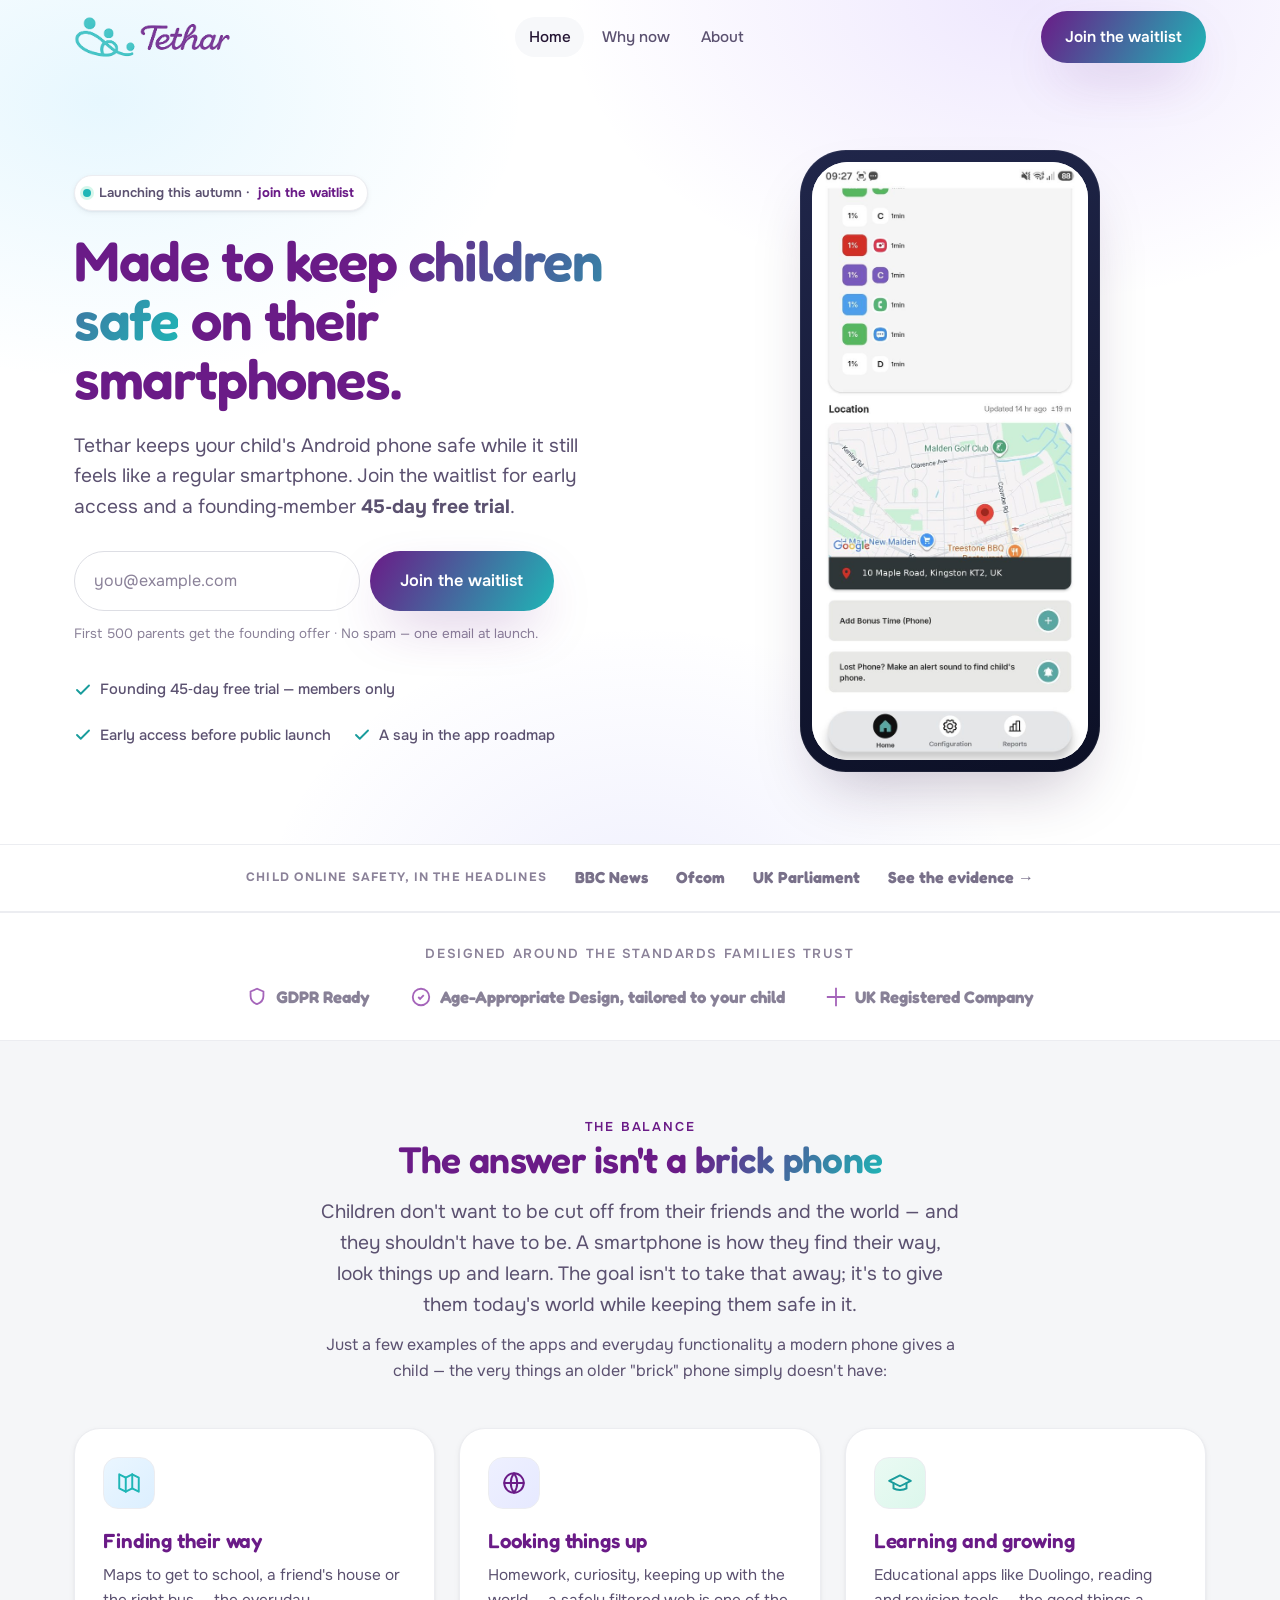
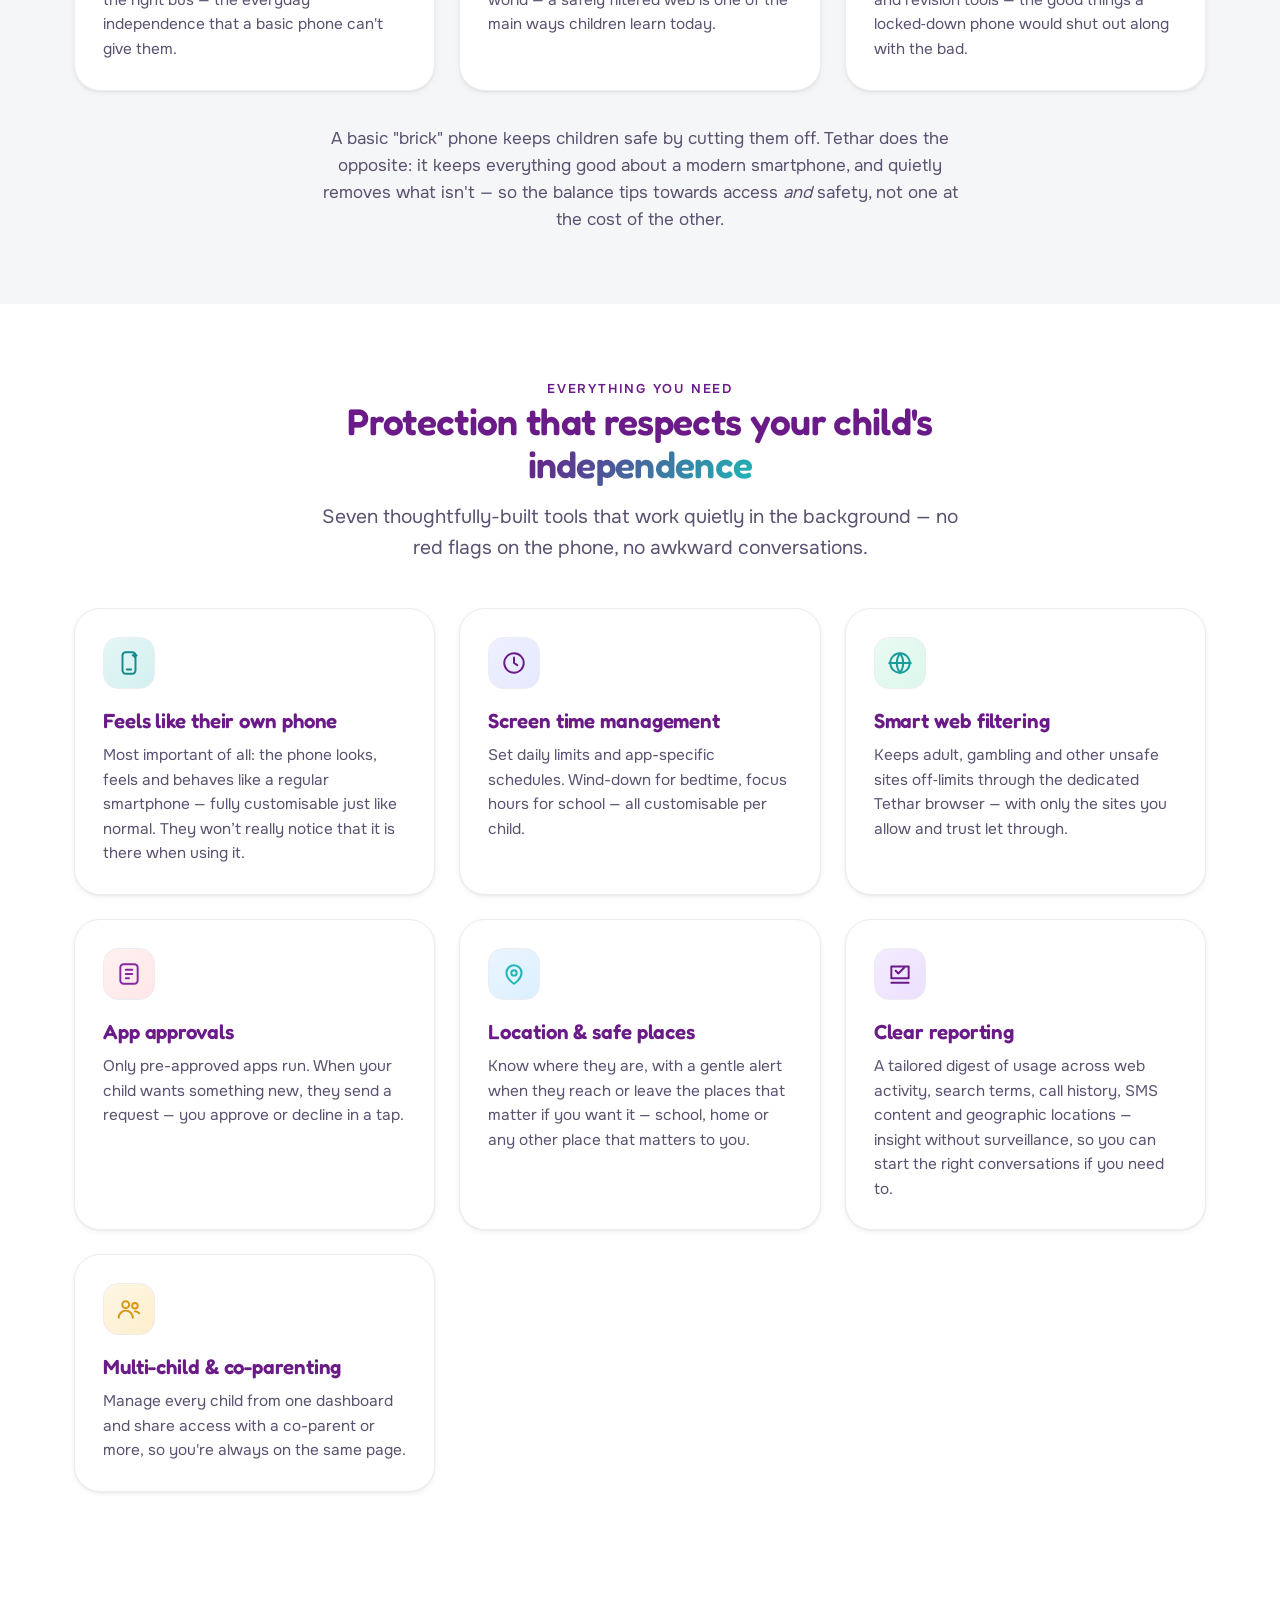
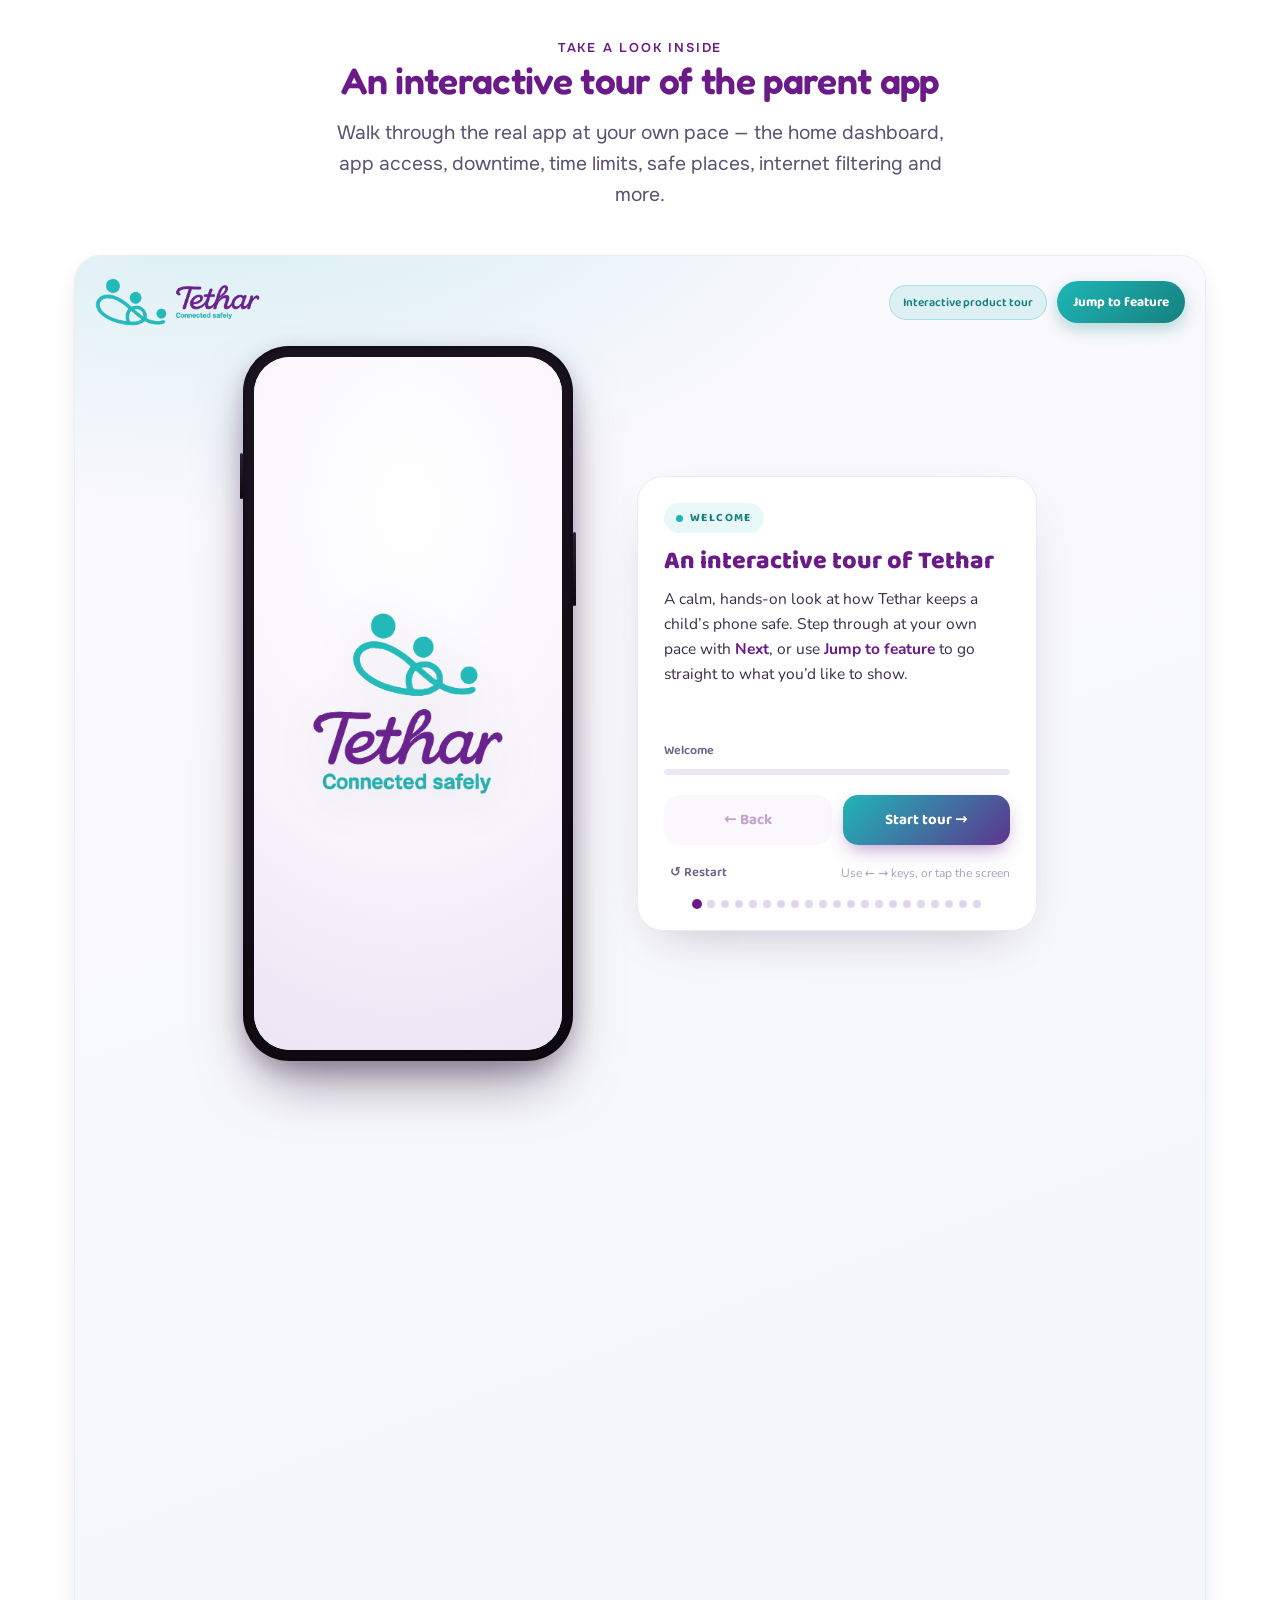
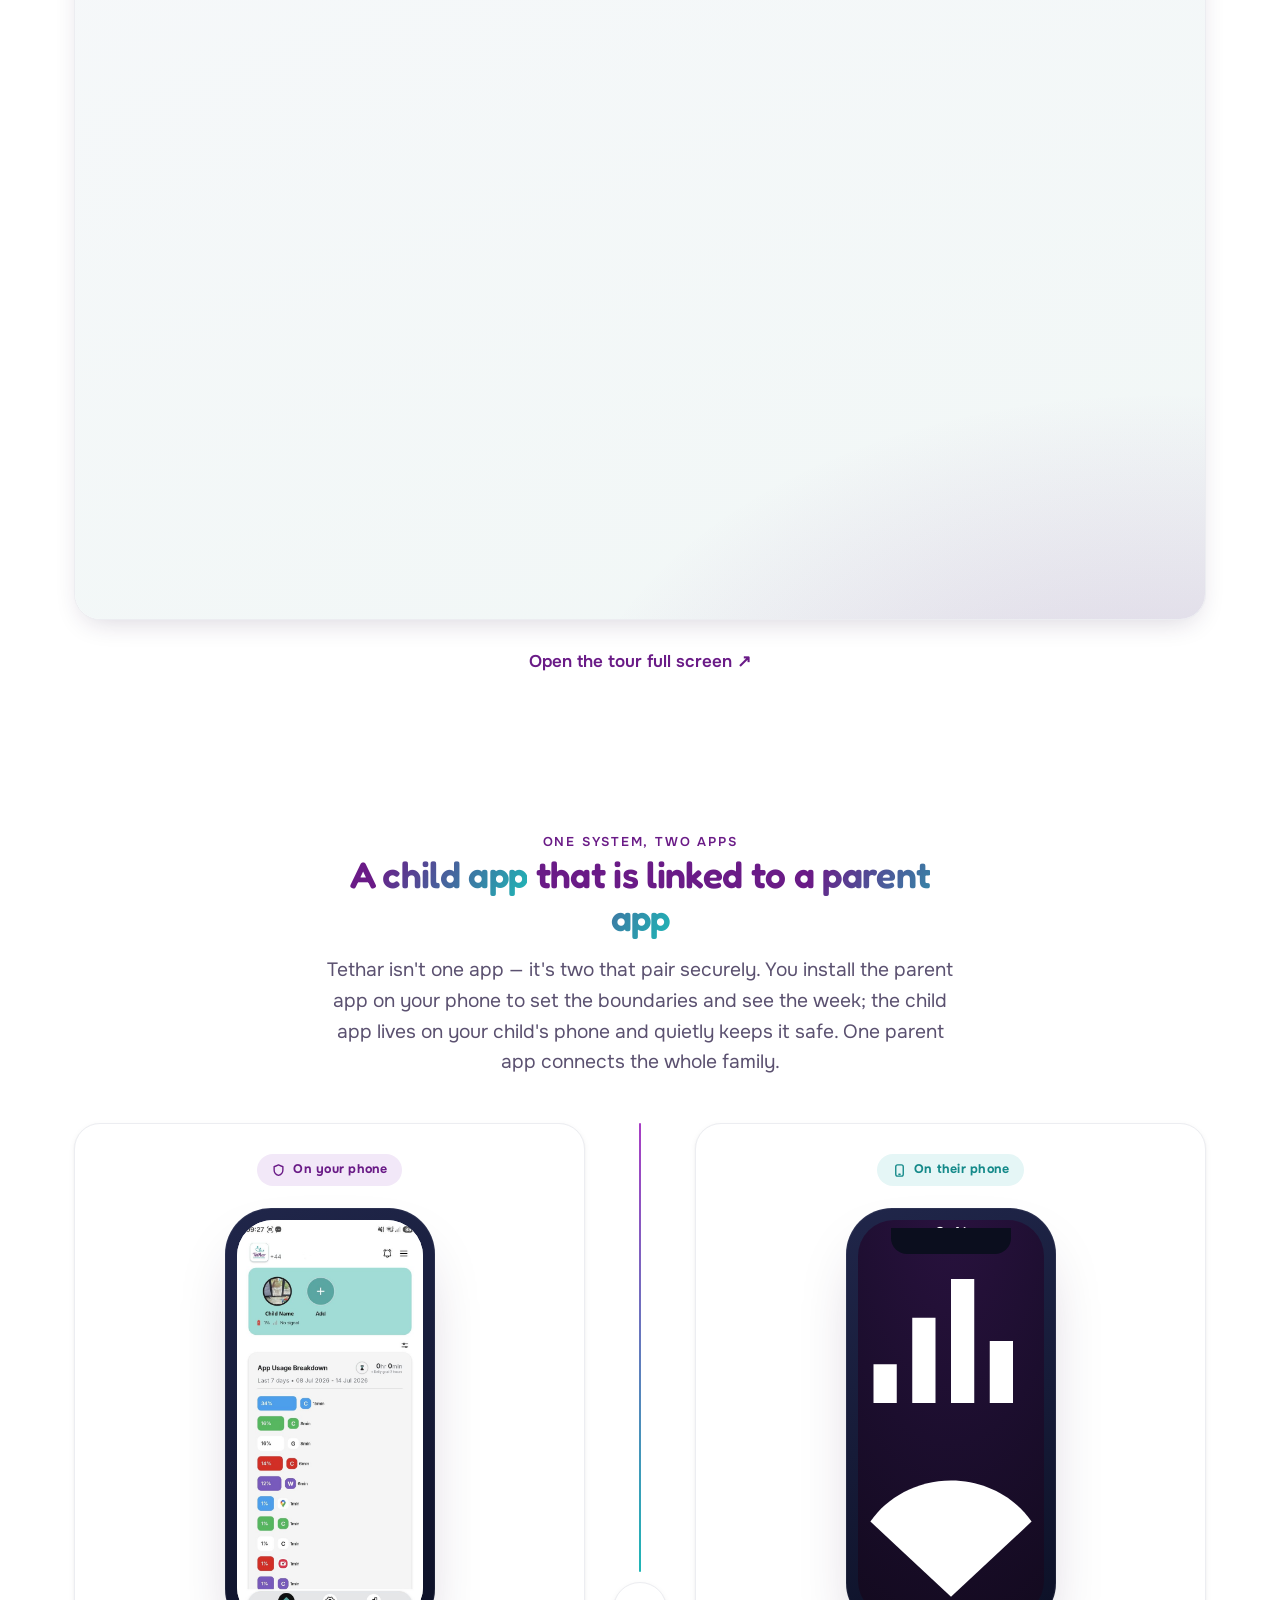
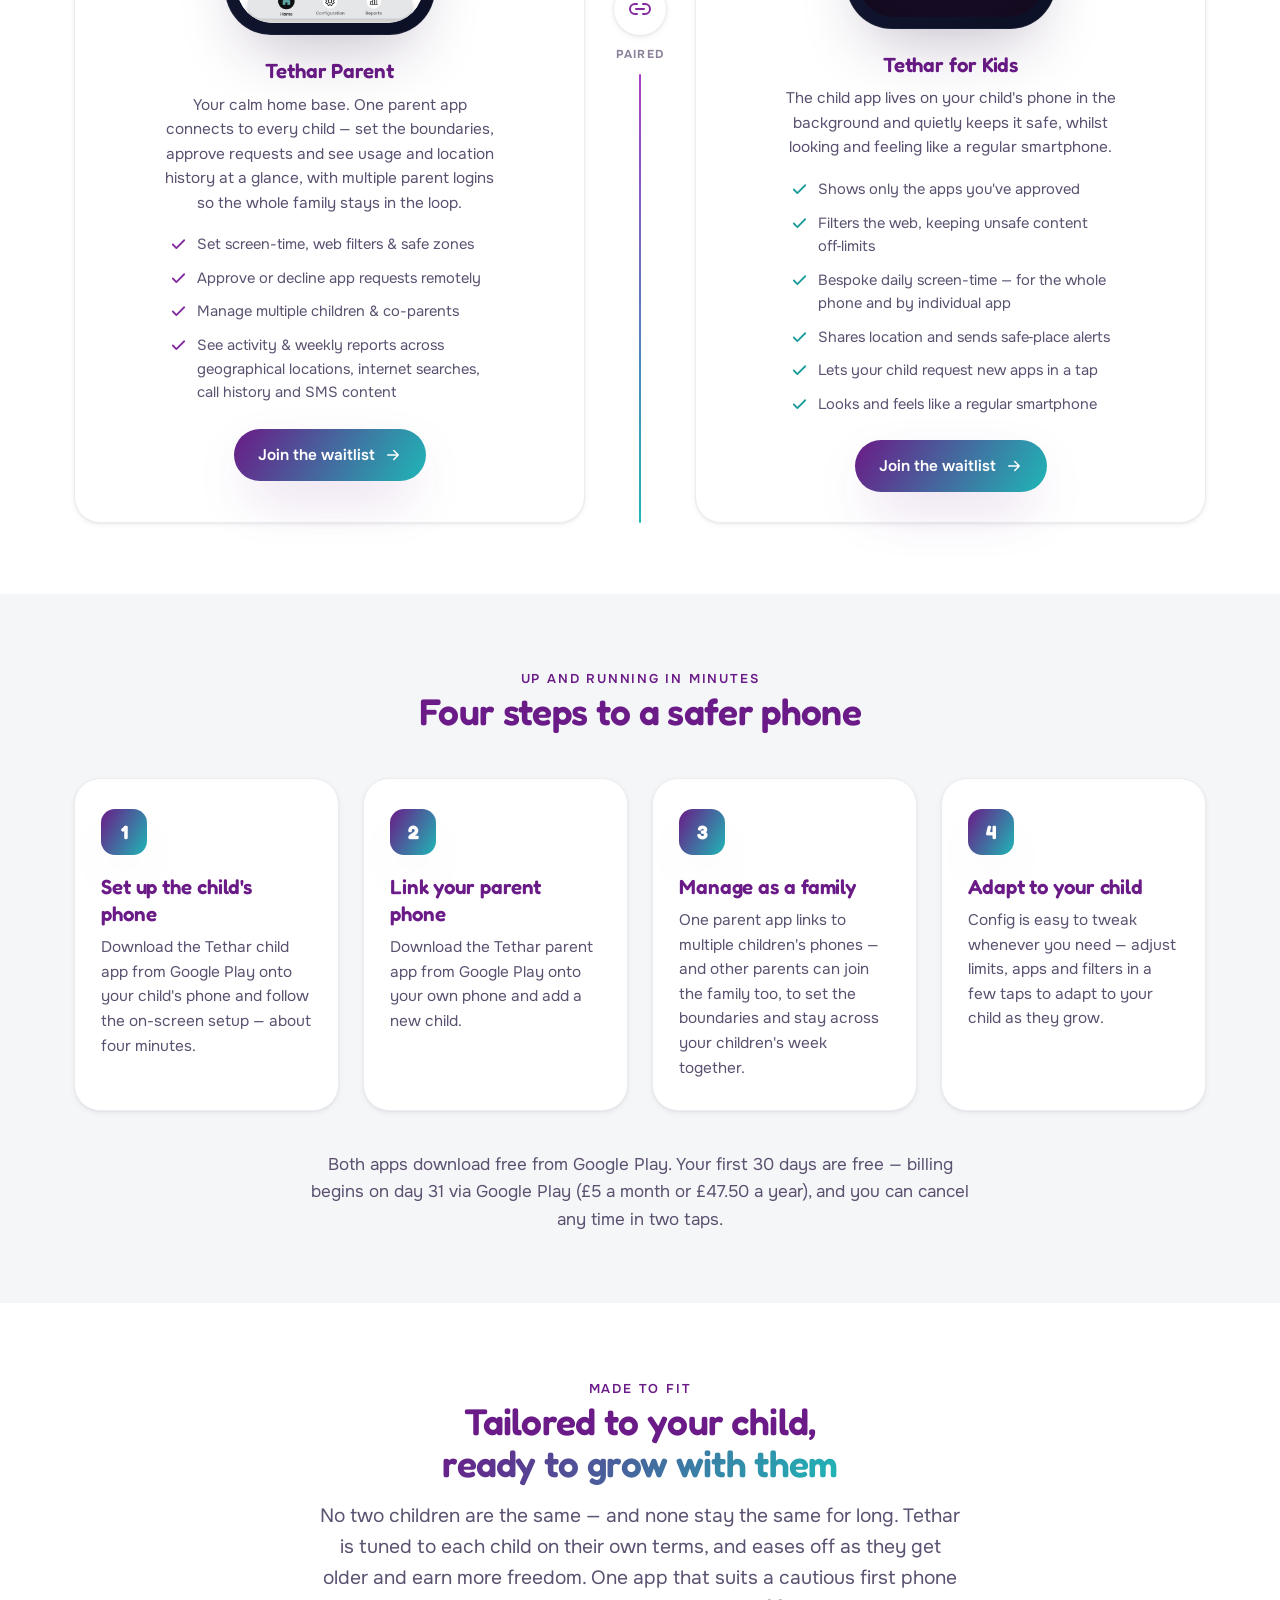
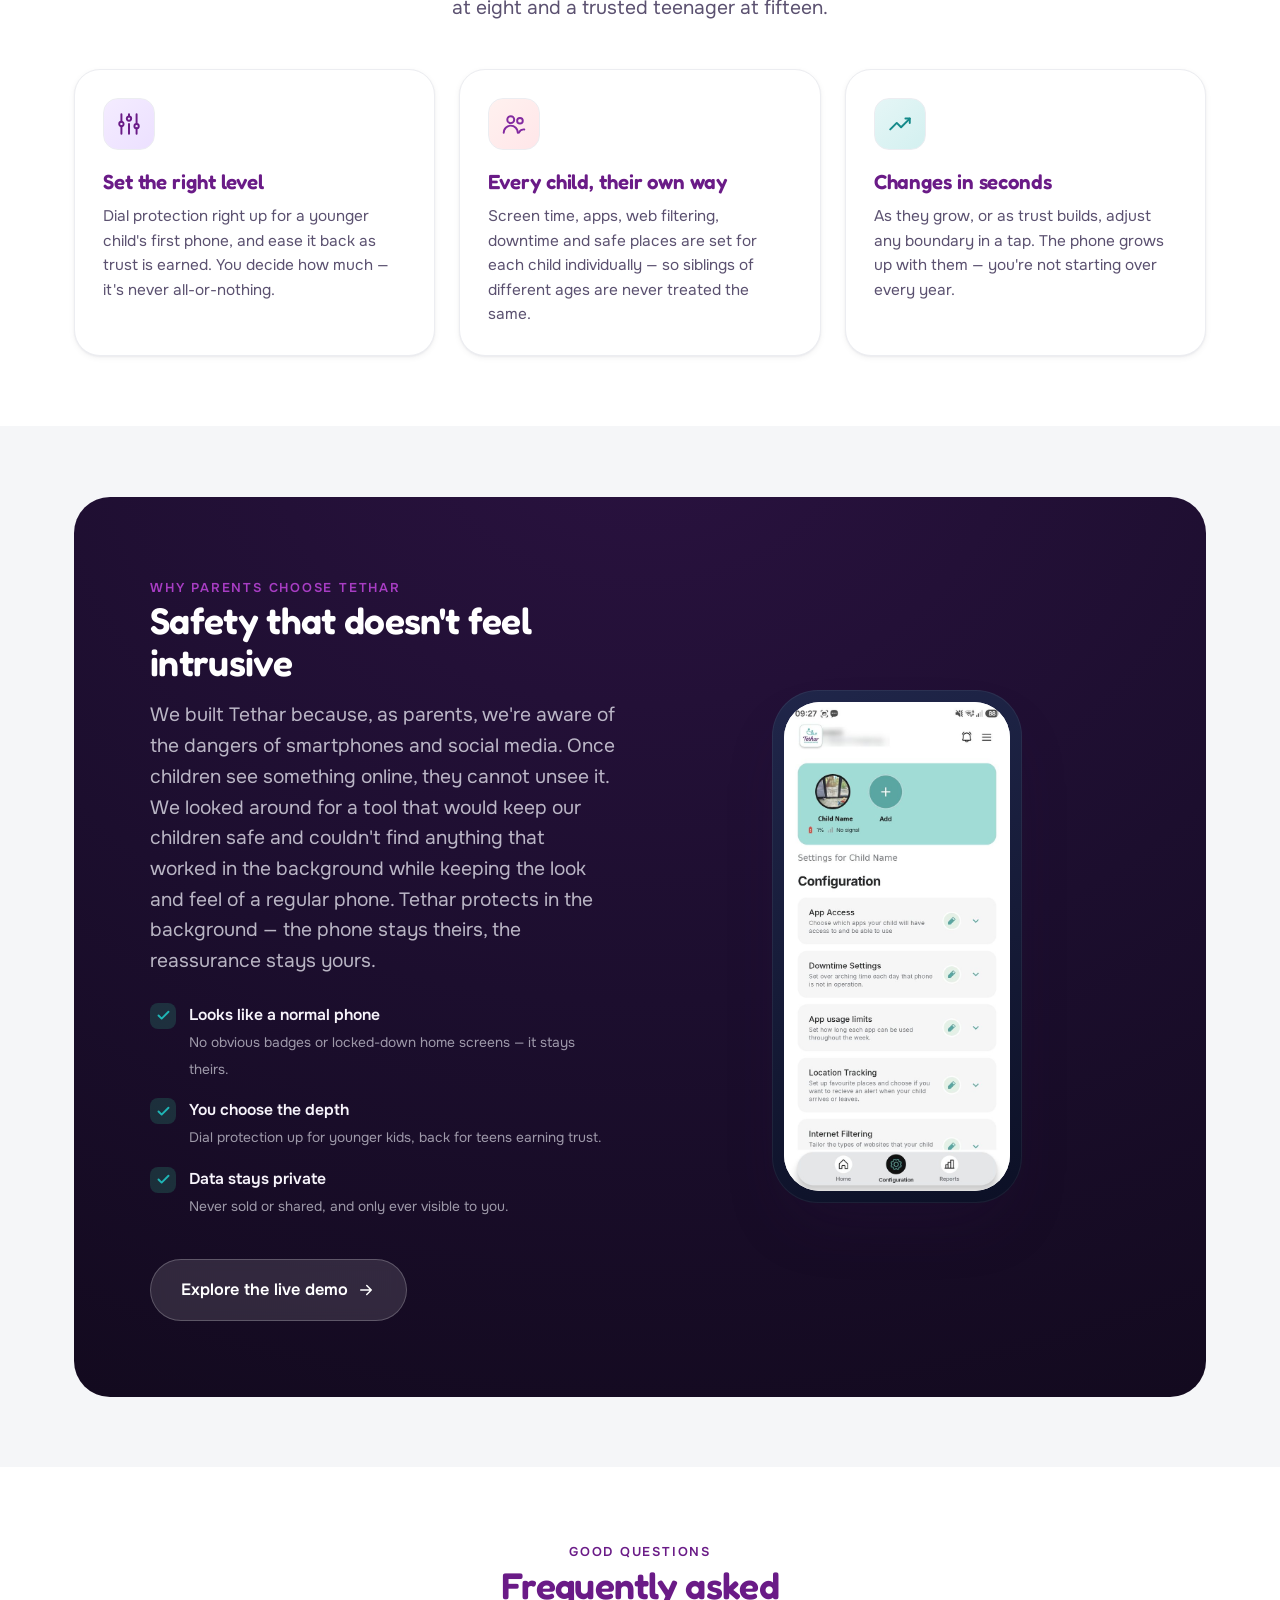
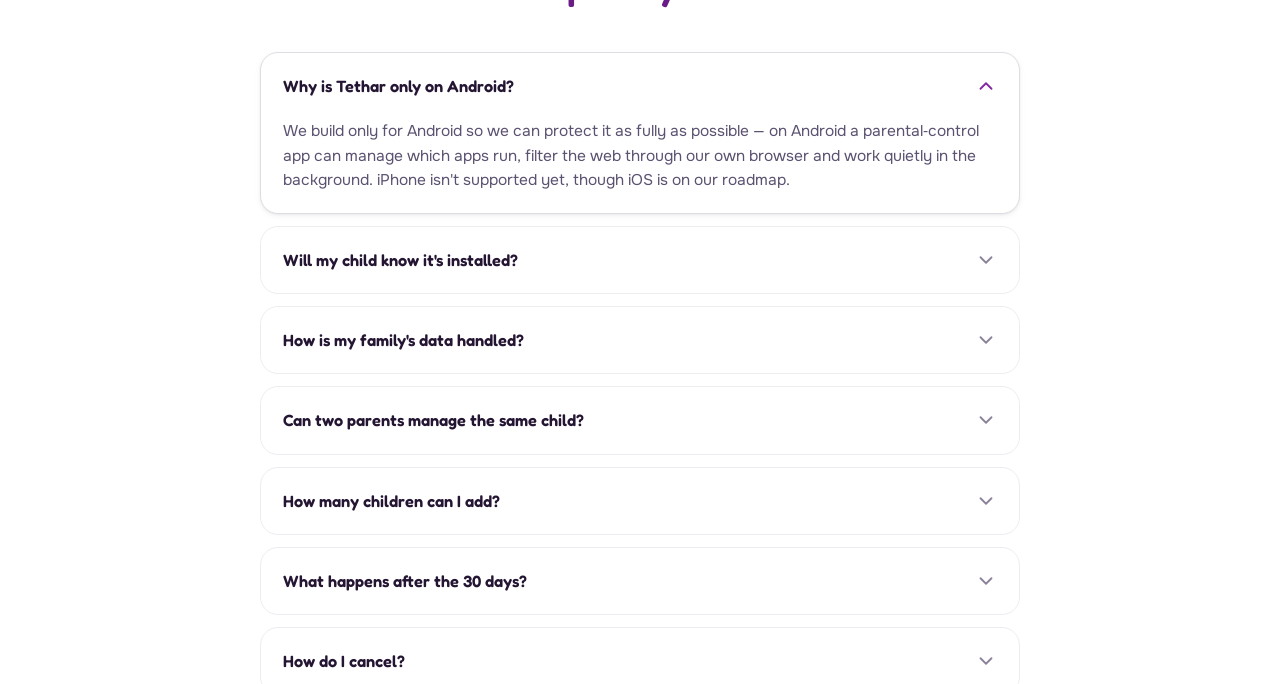
==== commit 30c408ec: "Add files via upload" ====
--- a/index.html
+++ b/index.html
@@ -1,572 +1,584 @@
-<!DOCTYPE html>
-<html lang="en-GB">
-<head>
-<meta charset="UTF-8">
-<meta name="viewport" content="width=device-width, initial-scale=1.0">
-<title>Tethar — Android Parental Control App for a Safe Child Phone</title>
-<meta name="description" content="An Android parental control app built by parents: screen-time limits, web filtering, approved apps, location and reports. 30 days free, then £5/month or £47.50/year.">
-<meta name="robots" content="index, follow, max-image-preview:large, max-snippet:-1">
-<meta name="keywords" content="parental control app, Android parental controls, child phone safety, screen time app, web filtering, app approval, family location tracking, safe smartphone for kids">
-<meta name="author" content="Halo Apps Ltd">
-<link rel="canonical" href="https://www.tethar.com/">
-<meta name="theme-color" content="#6A1B87">
-<meta property="og:type" content="website">
-<meta property="og:site_name" content="Tethar">
-<meta property="og:locale" content="en_GB">
-<meta property="og:url" content="https://www.tethar.com/">
-<meta property="og:title" content="Tethar — Android Parental Control App for a Safe Child Phone">
-<meta property="og:description" content="Every feature, every child, one price. 30 days free, then £5 a month or £47.50 a year — cancel any time in Google Play.">
-<meta property="og:image" content="https://www.tethar.com/assets/img/og-image.png">
-<meta property="og:image:width" content="1200">
-<meta property="og:image:height" content="630">
-<meta property="og:image:alt" content="Tethar — Connected safely">
-<meta name="twitter:card" content="summary_large_image">
-<meta name="twitter:title" content="Tethar — Android Parental Control App for a Safe Child Phone">
-<meta name="twitter:description" content="Every feature, every child, one price. 30 days free, then £5 a month or £47.50 a year — cancel any time in Google Play.">
-<meta name="twitter:image" content="https://www.tethar.com/assets/img/og-image.png">
-<link rel="stylesheet" href="assets/css/fonts.css?v=1">
-<link rel="stylesheet" href="assets/css/styles.css?v=17">
-<link rel="apple-touch-icon" href="/assets/img/apple-touch-icon.png">
-<link rel="manifest" href="/site.webmanifest">
-<link rel="icon" href="data:image/svg+xml,%3Csvg xmlns='http://www.w3.org/2000/svg' viewBox='0 0 48 48'%3E%3Cg fill='none' stroke='%2320b5b6' stroke-width='3'%3E%3Cellipse cx='18' cy='30' rx='11' ry='7' transform='rotate(-18 18 30)'/%3E%3Cellipse cx='29' cy='29' rx='7' ry='5.5' transform='rotate(20 29 29)'/%3E%3C/g%3E%3Cg fill='%2320b5b6'%3E%3Ccircle cx='16' cy='12' r='5.2'/%3E%3Ccircle cx='29' cy='16' r='3.7'/%3E%3Ccircle cx='38' cy='24' r='2.6'/%3E%3C/g%3E%3C/svg%3E">
-<script type="application/ld+json">
-{
-  "@context": "https://schema.org",
-  "@graph": [
-    {
-      "@type": "Organization",
-      "@id": "https://www.tethar.com/#organization",
-      "name": "Tethar",
-      "legalName": "Halo Apps Ltd",
-      "url": "https://www.tethar.com/",
-      "logo": "https://www.tethar.com/assets/img/tethar-logo-full.png",
-      "image": "https://www.tethar.com/assets/img/og-image.png",
-      "email": "support@tethar.com",
-      "description": "Android parental control app built by parents, for parents.",
-      "address": {
-        "@type": "PostalAddress",
-        "streetAddress": "71-75 Shelton Street, Covent Garden",
-        "addressLocality": "London",
-        "addressCountry": "GB"
-      }
-    },
-    {
-      "@type": "WebSite",
-      "@id": "https://www.tethar.com/#website",
-      "url": "https://www.tethar.com/",
-      "name": "Tethar",
-      "description": "A safe smartphone for every child.",
-      "publisher": { "@id": "https://www.tethar.com/#organization" },
-      "inLanguage": "en-GB"
-    },
-    {
-      "@type": "SoftwareApplication",
-      "name": "Tethar",
-      "operatingSystem": "Android",
-      "applicationCategory": "SecurityApplication",
-      "description": "Parental control app for Android: screen-time limits, web filtering, approved apps, location alerts and activity reports, managed from a paired parent app.",
-      "url": "https://www.tethar.com/",
-      "publisher": { "@id": "https://www.tethar.com/#organization" },
-      "offers": [
-        { "@type": "Offer", "name": "Monthly", "price": "5.00", "priceCurrency": "GBP" },
-        { "@type": "Offer", "name": "Annual", "price": "47.50", "priceCurrency": "GBP" }
-      ]
-    },
-    {
-      "@type": "FAQPage",
-      "mainEntity": [
-        {
-          "@type": "Question",
-          "name": "Why is Tethar only on Android?",
-          "acceptedAnswer": { "@type": "Answer", "text": "We build only for Android so we can protect it as fully as possible - on Android a parental control app can manage which apps run, filter the web through our own browser and work quietly in the background. iPhone isn't supported yet, though iOS is on our roadmap." }
-        },
-        {
-          "@type": "Question",
-          "name": "How many children can I add?",
-          "acceptedAnswer": { "@type": "Answer", "text": "As many as you like. Every plan includes unlimited children at one price - add each child and manage them all from a single parent dashboard." }
-        },
-        {
-          "@type": "Question",
-          "name": "Will my child know it's installed?",
-          "acceptedAnswer": { "@type": "Answer", "text": "Tethar is designed to be transparent, not sneaky. It keeps the phone looking and feeling normal rather than hiding - we believe healthy digital habits are built on trust, and you decide how much to involve your child." }
-        },
-        {
-          "@type": "Question",
-          "name": "How is my family's data handled?",
-          "acceptedAnswer": { "@type": "Answer", "text": "Data integrity is of the utmost importance to us. Data is only ever visible to you, and never sold. We collect the minimum needed to keep your child safe." }
-        },
-        {
-          "@type": "Question",
-          "name": "Can two parents manage the same child?",
-          "acceptedAnswer": { "@type": "Answer", "text": "Yes. Co-parenting is built in - invite another parent or guardian to share access to your dashboard so you're both kept in the loop." }
-        },
-        {
-          "@type": "Question",
-          "name": "What happens after the 30 days?",
-          "acceptedAnswer": { "@type": "Answer", "text": "You get 30 days free. On day 31, billing begins via Google Play - £5 a month or £47.50 a year - unless you cancel first. You can cancel any time in Google Play, in two taps, and we never see your card." }
-        },
-        {
-          "@type": "Question",
-          "name": "How do I cancel?",
-          "acceptedAnswer": { "@type": "Answer", "text": "Cancel any time in Google Play, in two taps - the same place you signed up. Billing runs through Google Play, so we never see your card and there's nothing to phone or email about." }
-        }
-      ]
-    }
-  ]
-}
-</script>
-</head>
-<body>
-
-<!-- ============ NAV ============ -->
-<header class="nav" id="nav">
-  <div class="nav-inner">
-    <a href="index.html" class="brand">
-      <img src="assets/img/tethar-logo-h.png" alt="Tethar — Connected safely" class="brand-logo" width="847" height="226">
-    </a>
-    <nav class="nav-links" id="navLinks">
-      <a href="index.html" class="active">Home</a>
-      <a href="why-now.html">Why now</a>
-      <a href="about.html">About</a>
-    </nav>
-    <div class="nav-cta">
-      <a href="index.html#waitlist" class="btn btn-primary">Join the waitlist</a>
-      <button class="nav-toggle" id="navToggle" aria-label="Menu">
-        <svg viewBox="0 0 24 24" fill="none" stroke="currentColor" stroke-width="2" stroke-linecap="round"><path d="M4 7h16M4 12h16M4 17h16"/></svg>
-      </button>
-    </div>
-  </div>
-</header>
-
-<main>
-<!-- ============ HERO ============ -->
-<section class="hero">
-  <div class="hero-bg"></div>
-  <div class="container hero-grid">
-    <div class="hero-copy">
-      <span class="pill"><span class="dot"></span> Launching this autumn · <b>join the waitlist</b></span>
-      <h1>Made to keep <span class="text-grad">children safe</span> on their smartphones.</h1>
-      <p class="lead">Tethar keeps your child's Android phone safe while it still feels like a regular smartphone. Join the waitlist for early access and a founding‑member <strong>45‑day free trial</strong>.</p>
-      <div class="hero-waitlist-wrap">
-        <form class="hero-waitlist js-waitlist" novalidate>
-          <input type="email" name="email" placeholder="you@example.com" autocomplete="email" required aria-label="Your email address">
-          <button type="submit" class="btn btn-primary btn-lg">Join the waitlist</button>
-        </form>
-        <p class="hero-waitlist-note js-waitlist-note">First 500 parents get the founding offer · No spam — one email at launch.</p>
-        <div class="wl-success js-waitlist-success" hidden>
-          <p class="wl-success-msg"><svg viewBox="0 0 24 24" fill="none" stroke="currentColor" stroke-width="2.6" stroke-linecap="round" stroke-linejoin="round"><path d="M20 6 9 17l-5-5"/></svg> You're on the list — your founding 45‑day free trial is reserved.</p>
-          <p class="wl-success-next">We launch this autumn. We'll email you when your early access is ready — nothing in between but the occasional build update.</p>
-          <a class="wl-share" href="https://wa.me/?text=I%27ve%20joined%20the%20Tethar%20waitlist%20%E2%80%94%20a%20safer%20smartphone%20for%20kids%2C%20launching%20this%20autumn.%20Join%20me%3A%20https%3A%2F%2Fwww.tethar.com" target="_blank" rel="noopener"><svg viewBox="0 0 24 24" fill="currentColor"><path d="M12 2a10 10 0 0 0-8.5 15.2L2 22l4.9-1.5A10 10 0 1 0 12 2Zm5.4 14.1c-.2.6-1.3 1.2-1.8 1.2-.5.1-1 .1-1.7-.1-.4-.1-.9-.3-1.6-.6-2.8-1.2-4.6-4-4.7-4.2-.1-.2-1.1-1.5-1.1-2.8 0-1.3.7-2 .9-2.2.2-.3.5-.3.7-.3h.5c.2 0 .4 0 .6.5l.8 1.9c.1.2.1.3 0 .5l-.4.6c-.2.2-.3.4-.1.7.2.3.9 1.4 1.9 2.3 1.3 1.1 2.3 1.5 2.6 1.6.2.1.4.1.6-.1l.7-.9c.2-.3.4-.2.7-.1l1.8.9c.3.1.5.2.5.4.1.2.1.7-.1 1.3Z"/></svg> Tell a parent friend on WhatsApp</a>
-        </div>
-      </div>
-      <ul class="hero-trust">
-        <li><svg viewBox="0 0 24 24" fill="none" stroke="currentColor" stroke-width="2.5" stroke-linecap="round" stroke-linejoin="round"><path d="M20 6 9 17l-5-5"/></svg> Founding 45‑day free trial — members only</li>
-        <li><svg viewBox="0 0 24 24" fill="none" stroke="currentColor" stroke-width="2.5" stroke-linecap="round" stroke-linejoin="round"><path d="M20 6 9 17l-5-5"/></svg> Early access before public launch</li>
-        <li><svg viewBox="0 0 24 24" fill="none" stroke="currentColor" stroke-width="2.5" stroke-linecap="round" stroke-linejoin="round"><path d="M20 6 9 17l-5-5"/></svg> A say in the app roadmap</li>
-      </ul>
-    </div>
-
-    <div class="hero-visual reveal">
-      <div class="phone phone--shot phone-float">
-        <div class="phone-screen">
-          <img src="assets/img/app-parent-location.jpg" alt="The Tethar parent app showing app usage for the week and your child's location on a map." width="640" height="1387" fetchpriority="high" decoding="async">
-        </div>
-      </div>
-    </div>
-  </div>
-</section>
-
-<!-- ============ IN THE HEADLINES ============ -->
-<section class="media-strip" aria-label="Child online safety in the news">
-  <div class="container">
-    <span class="ms-label">Child online safety, in the headlines</span>
-    <a href="https://www.bbc.co.uk/news/articles/c5yzn2g0xw9o" target="_blank" rel="noopener">BBC News</a>
-    <a href="https://www.ofcom.org.uk/online-safety/protecting-children/age-checks-to-protect-children-online" target="_blank" rel="noopener">Ofcom</a>
-    <a href="https://commonslibrary.parliament.uk/research-briefings/cbp-10468/" target="_blank" rel="noopener">UK Parliament</a>
-    <a href="why-now.html">See the evidence →</a>
-  </div>
-</section>
-
-<!-- ============ TRUST STRIP ============ -->
-<section class="strip">
-  <div class="container">
-    <p>Designed around the standards families trust</p>
-    <div class="strip-logos">
-      <span><svg viewBox="0 0 24 24" fill="none" stroke="currentColor" stroke-width="2"><path d="M12 3 5 6v5c0 4 2.7 7.4 7 8.7 4.3-1.3 7-4.7 7-8.7V6z"/></svg> GDPR&nbsp;Ready</span>
-      <span><svg viewBox="0 0 24 24" fill="none" stroke="currentColor" stroke-width="2"><circle cx="12" cy="12" r="9"/><path d="m9 12 2 2 4-4"/></svg> Age-Appropriate&nbsp;Design, tailored&nbsp;to&nbsp;your&nbsp;child</span>
-      <span><svg viewBox="0 0 24 24" fill="none" stroke="currentColor" stroke-width="2"><path d="M12 2v20M2 12h20"/></svg> UK&nbsp;Registered&nbsp;Company</span>
-    </div>
-  </div>
-</section>
-
-<!-- ============ THE BALANCE ============ -->
-<section class="section" style="background:var(--bg-soft)">
-  <div class="container">
-    <div class="section-head reveal">
-      <span class="eyebrow">The balance</span>
-      <h2>The answer isn't a <span class="text-grad">brick phone</span></h2>
-      <p class="lead">Children don't want to be cut off from their friends and the world — and they shouldn't have to be. A smartphone is how they find their way, look things up and learn. The goal isn't to take that away; it's to give them today's world while keeping them safe in it.</p>
-      <p class="lead" style="margin-top:12px;font-size:1rem">Just a few examples of the apps and everyday functionality a modern phone gives a child — the very things an older "brick" phone simply doesn't have:</p>
-    </div>
-    <div class="grid features-grid">
-      <article class="card i-4 reveal">
-        <div class="card-ic"><svg viewBox="0 0 24 24" fill="none" stroke="currentColor" stroke-width="1.8" stroke-linecap="round" stroke-linejoin="round"><path d="M9 20 3 17V4l6 3 6-3 6 3v13l-6-3-6 3Z"/><path d="M9 7v13M15 4v13"/></svg></div>
-        <h3>Finding their way</h3>
-        <p>Maps to get to school, a friend's house or the right bus — the everyday independence that a basic phone can't give them.</p>
-      </article>
-      <article class="card i-1 reveal">
-        <div class="card-ic"><svg viewBox="0 0 24 24" fill="none" stroke="currentColor" stroke-width="1.8" stroke-linecap="round" stroke-linejoin="round"><circle cx="12" cy="12" r="9"/><path d="M3 12h18M12 3a15 15 0 0 1 0 18 15 15 0 0 1 0-18Z"/></svg></div>
-        <h3>Looking things up</h3>
-        <p>Homework, curiosity, keeping up with the world — a safely filtered web is one of the main ways children learn today.</p>
-      </article>
-      <article class="card i-2 reveal">
-        <div class="card-ic"><svg viewBox="0 0 24 24" fill="none" stroke="currentColor" stroke-width="1.8" stroke-linecap="round" stroke-linejoin="round"><path d="M22 10 12 5 2 10l10 5 10-5Z"/><path d="M6 12v5c3 2 9 2 12 0v-5"/></svg></div>
-        <h3>Learning and growing</h3>
-        <p>Educational apps like Duolingo, reading and revision tools — the good things a locked‑down phone would shut out along with the bad.</p>
-      </article>
-    </div>
-    <p style="text-align:center;color:var(--text-soft);max-width:660px;margin:34px auto 0" class="reveal">A basic "brick" phone keeps children safe by cutting them off. Tethar does the opposite: it keeps everything good about a modern smartphone, and quietly removes what isn't — so the balance tips towards access <em>and</em> safety, not one at the cost of the other.</p>
-  </div>
-</section>
-
-<!-- ============ FEATURES ============ -->
-<section class="section" id="features">
-  <div class="container">
-    <div class="section-head reveal">
-      <span class="eyebrow">Everything you need</span>
-      <h2>Protection that respects your child's <span class="text-grad">independence</span></h2>
-      <p class="lead">Seven thoughtfully-built tools that work quietly in the background — no red flags on the phone, no awkward conversations.</p>
-    </div>
-    <div class="grid features-grid">
-      <article class="card i-7 reveal">
-        <div class="card-ic"><svg viewBox="0 0 24 24" fill="none" stroke="currentColor" stroke-width="1.8" stroke-linecap="round" stroke-linejoin="round"><rect x="6" y="2" width="12" height="20" rx="3"/><path d="M10 18h4"/><path d="M17.2 3.1l.5 1.3 1.3.5-1.3.5-.5 1.3-.5-1.3-1.3-.5 1.3-.5z"/></svg></div>
-        <h3>Feels like their own phone</h3>
-        <p>Most important of all: the phone looks, feels and behaves like a regular smartphone — fully customisable just like normal. They won’t really notice that it is there when using it.</p>
-      </article>
-      <article class="card i-1 reveal">
-        <div class="card-ic"><svg viewBox="0 0 24 24" fill="none" stroke="currentColor" stroke-width="1.8" stroke-linecap="round" stroke-linejoin="round"><circle cx="12" cy="12" r="9"/><path d="M12 7v5l3 2"/></svg></div>
-        <h3>Screen time management</h3>
-        <p>Set daily limits and app-specific schedules. Wind-down for bedtime, focus hours for school — all customisable per child.</p>
-      </article>
-      <article class="card i-2 reveal">
-        <div class="card-ic"><svg viewBox="0 0 24 24" fill="none" stroke="currentColor" stroke-width="1.8" stroke-linecap="round" stroke-linejoin="round"><circle cx="12" cy="12" r="9"/><path d="M2 12h20M12 3a15 15 0 0 1 0 18M12 3a15 15 0 0 0 0 18"/></svg></div>
-        <h3>Smart web filtering</h3>
-        <p>Keeps adult, gambling and other unsafe sites off‑limits through the dedicated Tethar browser — with only the sites you allow and trust let through.</p>
-      </article>
-      <article class="card i-3 reveal">
-        <div class="card-ic"><svg viewBox="0 0 24 24" fill="none" stroke="currentColor" stroke-width="1.8" stroke-linecap="round" stroke-linejoin="round"><rect x="4" y="3" width="16" height="18" rx="3"/><path d="M9 8h6M9 12h6M9 16h3"/></svg></div>
-        <h3>App approvals</h3>
-        <p>Only pre-approved apps run. When your child wants something new, they send a request — you approve or decline in a tap.</p>
-      </article>
-      <article class="card i-4 reveal">
-        <div class="card-ic"><svg viewBox="0 0 24 24" fill="none" stroke="currentColor" stroke-width="1.8" stroke-linecap="round" stroke-linejoin="round"><path d="M12 21s-7-4.4-7-10a7 7 0 0 1 14 0c0 5.6-7 10-7 10Z"/><circle cx="12" cy="11" r="2.5"/></svg></div>
-        <h3>Location &amp; safe places</h3>
-        <p>Know where they are, with a gentle alert when they reach or leave the places that matter if you want it — school, home or any other place that matters to you.</p>
-      </article>
-      <article class="card i-5 reveal">
-        <div class="card-ic"><svg viewBox="0 0 24 24" fill="none" stroke="currentColor" stroke-width="1.8" stroke-linecap="round" stroke-linejoin="round"><path d="M4 5h16v11H4z"/><path d="M4 20h16M8 9l2.5 2.5L16 6"/></svg></div>
-        <h3>Clear reporting</h3>
-        <p>A tailored digest of usage across web activity, search terms, call history, SMS content and geographic locations — insight without surveillance, so you can start the right conversations if you need to.</p>
-      </article>
-      <article class="card i-6 reveal">
-        <div class="card-ic"><svg viewBox="0 0 24 24" fill="none" stroke="currentColor" stroke-width="1.8" stroke-linecap="round" stroke-linejoin="round"><circle cx="9" cy="8" r="3.2"/><path d="M2.5 20a6.5 6.5 0 0 1 13 0"/><circle cx="17.5" cy="9" r="2.6"/><path d="M17.5 14a5 5 0 0 1 4 2"/></svg></div>
-        <h3>Multi-child & co-parenting</h3>
-        <p>Manage every child from one dashboard and share access with a co-parent or more, so you're always on the same page.</p>
-      </article>
-    </div>
-  </div>
-</section>
-
-<!-- ============ INTERACTIVE TOUR ============ -->
-<section class="section tour-section" id="tour">
-  <div class="container">
-    <div class="section-head reveal">
-      <span class="eyebrow">Take a look inside</span>
-      <h2>An interactive tour of the parent app</h2>
-      <p class="lead">Walk through the real app at your own pace — the home dashboard, app access, downtime, time limits, safe places, internet filtering and more.</p>
-    </div>
-    <div class="tour-embed reveal">
-      <iframe id="tourFrame" src="tour.html" title="Tethar — an interactive tour of the parent app" loading="lazy" scrolling="no"></iframe>
-    </div>
-    <p class="tour-alt"><a href="tour.html" target="_blank" rel="noopener">Open the tour full screen ↗</a></p>
-  </div>
-</section>
-
-<!-- ============ TWO APPS ============ -->
-<section class="section" id="how-it-pairs">
-  <div class="container">
-    <div class="section-head reveal">
-      <span class="eyebrow">One system, two apps</span>
-      <h2>A <span class="text-grad">child app</span> that is linked to a <span class="text-grad">parent app</span></h2>
-      <p class="lead">Tethar isn't one app — it's two that pair securely. You install the parent app on your phone to set the boundaries and see the week; the child app lives on your child's phone and quietly keeps it safe. One parent app connects the whole family.</p>
-    </div>
-
-    <div class="twoapp-grid">
-      <!-- Parent app -->
-      <article class="twoapp is-parent reveal">
-        <span class="twoapp-badge parent"><svg viewBox="0 0 24 24" fill="none" stroke="currentColor" stroke-width="2.2" stroke-linecap="round" stroke-linejoin="round"><path d="M12 3 5 6v5c0 4 2.7 7.4 7 8.7 4.3-1.3 7-4.7 7-8.7V6z"/></svg> On your phone</span>
-        <div class="phone phone--shot">
-          <div class="phone-screen">
-            <img src="assets/img/app-parent-home.jpg" alt="The Tethar parent app home dashboard: each child at the top with an Add button, and an app usage breakdown for the last 7 days." width="640" height="1387" loading="lazy" decoding="async">
-          </div>
-        </div>
-        <h3>Tethar Parent</h3>
-        <p>Your calm home base. One parent app connects to every child — set the boundaries, approve requests and see usage and location history at a glance, with multiple parent logins so the whole family stays in the loop.</p>
-        <ul class="twoapp-list">
-          <li><svg viewBox="0 0 24 24" fill="none" stroke="currentColor" stroke-width="2.5" stroke-linecap="round" stroke-linejoin="round"><path d="M20 6 9 17l-5-5"/></svg> Set screen-time, web filters &amp; safe zones</li>
-          <li><svg viewBox="0 0 24 24" fill="none" stroke="currentColor" stroke-width="2.5" stroke-linecap="round" stroke-linejoin="round"><path d="M20 6 9 17l-5-5"/></svg> Approve or decline app requests remotely</li>
-          <li><svg viewBox="0 0 24 24" fill="none" stroke="currentColor" stroke-width="2.5" stroke-linecap="round" stroke-linejoin="round"><path d="M20 6 9 17l-5-5"/></svg> Manage multiple children &amp; co-parents</li>
-          <li><svg viewBox="0 0 24 24" fill="none" stroke="currentColor" stroke-width="2.5" stroke-linecap="round" stroke-linejoin="round"><path d="M20 6 9 17l-5-5"/></svg> See activity &amp; weekly reports across geographical locations, internet searches, call history and SMS content</li>
-        </ul>
-        <a href="#waitlist" class="btn btn-primary" style="margin-top:24px">
-          Join the waitlist
-          <svg viewBox="0 0 24 24" fill="none" stroke="currentColor" stroke-width="2" stroke-linecap="round" stroke-linejoin="round"><path d="M5 12h14M13 6l6 6-6 6"/></svg>
-        </a>
-      </article>
-
-      <!-- Connector -->
-      <div class="twoapp-link reveal">
-        <div class="line"></div>
-        <div class="pair"><svg viewBox="0 0 24 24" fill="none" stroke="currentColor" stroke-width="2" stroke-linecap="round" stroke-linejoin="round"><path d="M9 17H7A5 5 0 0 1 7 7h2M15 7h2a5 5 0 0 1 0 10h-2M8 12h8"/></svg></div>
-        <small>Paired</small>
-        <div class="line"></div>
-      </div>
-
-      <!-- Child app -->
-      <article class="twoapp is-child reveal">
-        <span class="twoapp-badge child"><svg viewBox="0 0 24 24" fill="none" stroke="currentColor" stroke-width="2.2" stroke-linecap="round" stroke-linejoin="round"><rect x="6" y="3" width="12" height="18" rx="3"/><path d="M11 18h2"/></svg> On their phone</span>
-        <div class="phone">
-          <div class="phone-screen">
-            <div class="kid">
-              <div class="kid-top">
-                <div><b>Hi Emily 👋</b><small>2h 46m left today</small></div>
-                <span class="kid-safe"><svg viewBox="0 0 24 24" fill="none" stroke="currentColor" stroke-width="2.5" stroke-linecap="round" stroke-linejoin="round"><path d="M20 6 9 17l-5-5"/></svg> Safe</span>
-              </div>
-              <div class="kid-grid">
-                <div class="kid-app"><div class="kid-tile" style="background:#25D366">💬</div><span>Messages</span></div>
-                <div class="kid-app"><div class="kid-tile" style="background:#1DB954">🎵</div><span>Music</span></div>
-                <div class="kid-app"><div class="kid-tile" style="background:#4285F4">📚</div><span>Homework</span></div>
-                <div class="kid-app"><div class="kid-tile" style="background:#FF7A59">🎨</div><span>Draw</span></div>
-                <div class="kid-app"><div class="kid-tile" style="background:#8B5CF6">📷</div><span>Camera</span></div>
-                <div class="kid-app"><div class="kid-tile" style="background:#0EA5E9">🌤️</div><span>Weather</span></div>
-              </div>
-              <button class="kid-req"><svg viewBox="0 0 24 24" fill="none" stroke="currentColor" stroke-width="2" stroke-linecap="round"><path d="M12 5v14M5 12h14"/></svg> Ask for an app</button>
-            </div>
-          </div>
-        </div>
-        <h3>Tethar for Kids</h3>
-        <p>The child app lives on your child's phone in the background and quietly keeps it safe, whilst looking and feeling like a regular smartphone.</p>
-        <ul class="twoapp-list">
-          <li><svg viewBox="0 0 24 24" fill="none" stroke="currentColor" stroke-width="2.5" stroke-linecap="round" stroke-linejoin="round"><path d="M20 6 9 17l-5-5"/></svg> Shows only the apps you've approved</li>
-          <li><svg viewBox="0 0 24 24" fill="none" stroke="currentColor" stroke-width="2.5" stroke-linecap="round" stroke-linejoin="round"><path d="M20 6 9 17l-5-5"/></svg> Filters the web, keeping unsafe content off‑limits</li>
-          <li><svg viewBox="0 0 24 24" fill="none" stroke="currentColor" stroke-width="2.5" stroke-linecap="round" stroke-linejoin="round"><path d="M20 6 9 17l-5-5"/></svg> Bespoke daily screen-time — for the whole phone and by individual app</li>
-          <li><svg viewBox="0 0 24 24" fill="none" stroke="currentColor" stroke-width="2.5" stroke-linecap="round" stroke-linejoin="round"><path d="M20 6 9 17l-5-5"/></svg> Shares location and sends safe‑place alerts</li>
-          <li><svg viewBox="0 0 24 24" fill="none" stroke="currentColor" stroke-width="2.5" stroke-linecap="round" stroke-linejoin="round"><path d="M20 6 9 17l-5-5"/></svg> Lets your child request new apps in a tap</li>
-          <li><svg viewBox="0 0 24 24" fill="none" stroke="currentColor" stroke-width="2.5" stroke-linecap="round" stroke-linejoin="round"><path d="M20 6 9 17l-5-5"/></svg> Looks and feels like a regular smartphone</li>
-        </ul>
-        <a href="#waitlist" class="btn btn-primary" style="margin-top:24px">
-          Join the waitlist
-          <svg viewBox="0 0 24 24" fill="none" stroke="currentColor" stroke-width="2" stroke-linecap="round" stroke-linejoin="round"><path d="M5 12h14M13 6l6 6-6 6"/></svg>
-        </a>
-      </article>
-    </div>
-  </div>
-</section>
-
-<!-- ============ HOW IT WORKS ============ -->
-<section class="section" id="how" style="background:var(--bg-soft)">
-  <div class="container">
-    <div class="section-head reveal">
-      <span class="eyebrow">Up and running in minutes</span>
-      <h2>Four steps to a safer phone</h2>
-    </div>
-    <div class="grid steps">
-      <div class="step reveal">
-        <div class="step-num">1</div>
-        <h3>Set up the child's phone</h3>
-        <p>Download the Tethar child app from Google Play onto your child's phone and follow the on-screen setup — about four minutes.</p>
-      </div>
-      <div class="step reveal">
-        <div class="step-num">2</div>
-        <h3>Link your parent phone</h3>
-        <p>Download the Tethar parent app from Google Play onto your own phone and add a new child.</p>
-      </div>
-      <div class="step reveal">
-        <div class="step-num">3</div>
-        <h3>Manage as a family</h3>
-        <p>One parent app links to multiple children's phones — and other parents can join the family too, to set the boundaries and stay across your children's week together.</p>
-      </div>
-      <div class="step reveal">
-        <div class="step-num">4</div>
-        <h3>Adapt to your child</h3>
-        <p>Config is easy to tweak whenever you need — adjust limits, apps and filters in a few taps to adapt to your child as they grow.</p>
-      </div>
-    </div>
-    <p class="center mt-l reveal" style="color:var(--text-soft);max-width:660px;margin-inline:auto">Both apps download free from Google Play. Your first 30 days are free — billing begins on day 31 via Google Play (£5 a month or £47.50 a year), and you can cancel any time in two taps.</p>
-  </div>
-</section>
-
-
-<!-- ============ GROWS WITH YOUR CHILD ============ -->
-<section class="section">
-  <div class="container">
-    <div class="section-head reveal">
-      <span class="eyebrow">Made to fit</span>
-      <h2>Tailored to your child,<br><span class="text-grad">ready to grow with them</span></h2>
-      <p class="lead">No two children are the same — and none stay the same for long. Tethar is tuned to each child on their own terms, and eases off as they get older and earn more freedom. One app that suits a cautious first phone at eight and a trusted teenager at fifteen.</p>
-    </div>
-    <div class="grid features-grid">
-      <article class="card i-5 reveal">
-        <div class="card-ic"><svg viewBox="0 0 24 24" fill="none" stroke="currentColor" stroke-width="1.8" stroke-linecap="round" stroke-linejoin="round"><path d="M5 21v-7M5 10V3M12 21v-9M12 5V3M19 21v-5M19 12V3"/><circle cx="5" cy="12" r="2"/><circle cx="12" cy="7" r="2"/><circle cx="19" cy="14" r="2"/></svg></div>
-        <h3>Set the right level</h3>
-        <p>Dial protection right up for a younger child's first phone, and ease it back as trust is earned. You decide how much — it's never all-or-nothing.</p>
-      </article>
-      <article class="card i-3 reveal">
-        <div class="card-ic"><svg viewBox="0 0 24 24" fill="none" stroke="currentColor" stroke-width="1.8" stroke-linecap="round" stroke-linejoin="round"><circle cx="9" cy="8" r="3.2"/><path d="M2.5 20a6.5 6.5 0 0 1 13 0"/><circle cx="17.5" cy="9" r="2.6"/><path d="M16.5 20a5 5 0 0 1 5-3"/></svg></div>
-        <h3>Every child, their own way</h3>
-        <p>Screen time, apps, web filtering, downtime and safe places are set for each child individually — so siblings of different ages are never treated the same.</p>
-      </article>
-      <article class="card i-7 reveal">
-        <div class="card-ic"><svg viewBox="0 0 24 24" fill="none" stroke="currentColor" stroke-width="1.8" stroke-linecap="round" stroke-linejoin="round"><path d="M3 17l6-6 4 4 8-8"/><path d="M17 7h4v4"/></svg></div>
-        <h3>Changes in seconds</h3>
-        <p>As they grow, or as trust builds, adjust any boundary in a tap. The phone grows up with them — you're not starting over every year.</p>
-      </article>
-    </div>
-  </div>
-</section>
-
-<!-- ============ SHOWCASE BAND ============ -->
-<section class="section" style="background:var(--bg-soft)">
-  <div class="container">
-    <div class="showcase reveal">
-      <div class="showcase-grid">
-        <div>
-          <span class="eyebrow" style="color:var(--violet-400)">Why parents choose Tethar</span>
-          <h2>Safety that doesn't feel intrusive</h2>
-          <p class="lead">We built Tethar because, as parents, we're aware of the dangers of smartphones and social media. Once children see something online, they cannot unsee it. We looked around for a tool that would keep our children safe and couldn't find anything that worked in the background while keeping the look and feel of a regular phone. Tethar protects in the background — the phone stays theirs, the reassurance stays yours.</p>
-          <ul class="showcase-list">
-            <li><span class="tick"><svg viewBox="0 0 24 24" fill="none" stroke="currentColor" stroke-width="3" stroke-linecap="round" stroke-linejoin="round"><path d="M20 6 9 17l-5-5"/></svg></span><div><b>Looks like a normal phone</b><small>No obvious badges or locked-down home screens — it stays theirs.</small></div></li>
-            <li><span class="tick"><svg viewBox="0 0 24 24" fill="none" stroke="currentColor" stroke-width="3" stroke-linecap="round" stroke-linejoin="round"><path d="M20 6 9 17l-5-5"/></svg></span><div><b>You choose the depth</b><small>Dial protection up for younger kids, back for teens earning trust.</small></div></li>
-            <li><span class="tick"><svg viewBox="0 0 24 24" fill="none" stroke="currentColor" stroke-width="3" stroke-linecap="round" stroke-linejoin="round"><path d="M20 6 9 17l-5-5"/></svg></span><div><b>Data stays private</b><small>Never sold or shared, and only ever visible to you.</small></div></li>
-          </ul>
-          <a href="demo.html" class="btn btn-light btn-lg mt-l">Explore the live demo
-            <svg viewBox="0 0 24 24" fill="none" stroke="currentColor" stroke-width="2" stroke-linecap="round" stroke-linejoin="round"><path d="M5 12h14M13 6l6 6-6 6"/></svg>
-          </a>
-        </div>
-        <div class="center">
-          <div class="phone phone--shot" style="width:250px">
-            <div class="phone-screen">
-              <img src="assets/img/app-parent-config.jpg" alt="The Tethar parent app configuration screen, with settings for app access, downtime, app usage limits, location and internet filtering." width="640" height="1387" loading="lazy" decoding="async">
-            </div>
-          </div>
-        </div>
-      </div>
-    </div>
-  </div>
-</section>
-
-<!-- ============ FAQ ============ -->
-<section class="section">
-  <div class="container">
-    <div class="section-head reveal">
-      <span class="eyebrow">Good questions</span>
-      <h2>Frequently asked</h2>
-    </div>
-    <div class="faq reveal">
-      <details class="faq-item" open>
-        <summary>Why is Tethar only on Android? <svg class="chev" viewBox="0 0 24 24" fill="none" stroke="currentColor" stroke-width="2" stroke-linecap="round" stroke-linejoin="round"><path d="m6 9 6 6 6-6"/></svg></summary>
-        <div class="ans">We build only for Android so we can protect it as fully as possible — on Android a parental‑control app can manage which apps run, filter the web through our own browser and work quietly in the background. iPhone isn't supported yet, though iOS is on our roadmap.</div>
-      </details>
-      <details class="faq-item">
-        <summary>Will my child know it's installed? <svg class="chev" viewBox="0 0 24 24" fill="none" stroke="currentColor" stroke-width="2" stroke-linecap="round" stroke-linejoin="round"><path d="m6 9 6 6 6-6"/></svg></summary>
-        <div class="ans">Tethar is designed to be transparent, not sneaky. It keeps the phone looking and feeling normal rather than hiding — we believe healthy digital habits are built on trust, and you decide how much to involve your child.</div>
-      </details>
-      <details class="faq-item">
-        <summary>How is my family's data handled? <svg class="chev" viewBox="0 0 24 24" fill="none" stroke="currentColor" stroke-width="2" stroke-linecap="round" stroke-linejoin="round"><path d="m6 9 6 6 6-6"/></svg></summary>
-        <div class="ans">Data integrity is of the utmost importance to us. Data is only ever visible to you, and never sold. We collect the minimum needed to keep your child safe.</div>
-      </details>
-      <details class="faq-item">
-        <summary>Can two parents manage the same child? <svg class="chev" viewBox="0 0 24 24" fill="none" stroke="currentColor" stroke-width="2" stroke-linecap="round" stroke-linejoin="round"><path d="m6 9 6 6 6-6"/></svg></summary>
-        <div class="ans">Yes. Co-parenting is built in — invite another parent or guardian to share access to your dashboard so you're both kept in the loop.</div>
-      </details>
-      <details class="faq-item">
-        <summary>How many children can I add? <svg class="chev" viewBox="0 0 24 24" fill="none" stroke="currentColor" stroke-width="2" stroke-linecap="round" stroke-linejoin="round"><path d="m6 9 6 6 6-6"/></svg></summary>
-        <div class="ans">As many as you like. Every plan includes unlimited children at one price — add each child and manage them all from a single parent dashboard.</div>
-      </details>
-      <details class="faq-item">
-        <summary>What happens after the 30 days? <svg class="chev" viewBox="0 0 24 24" fill="none" stroke="currentColor" stroke-width="2" stroke-linecap="round" stroke-linejoin="round"><path d="m6 9 6 6 6-6"/></svg></summary>
-        <div class="ans">You get 30 days free. On day 31, billing begins via Google Play — £5 a month or £47.50 a year — unless you cancel first. You can cancel any time in Google Play, in two taps, and we never see your card.</div>
-      </details>
-      <details class="faq-item">
-        <summary>How do I cancel? <svg class="chev" viewBox="0 0 24 24" fill="none" stroke="currentColor" stroke-width="2" stroke-linecap="round" stroke-linejoin="round"><path d="m6 9 6 6 6-6"/></svg></summary>
-        <div class="ans">Cancel any time in Google Play, in two taps — the same place you signed up. Billing runs through Google Play, so we never see your card and there's nothing to phone or email about.</div>
-      </details>
-    </div>
-  </div>
-</section>
-
-<!-- ============ WAITLIST ============ -->
-<section class="section" id="waitlist">
-  <div class="container">
-    <div class="cta-band reveal">
-      <span class="badge-soft" style="background:rgba(255,255,255,.12);color:#fff;border-color:rgba(255,255,255,.2)">Founding offer · first 500 parents</span>
-      <h2 class="mt-s">Be first to give your child a safer smartphone</h2>
-      <p class="lead">Join the waitlist to lock in a founding‑member <strong>45‑day free trial</strong> — plus early access and a say in the roadmap. We'll email you the moment Tethar opens.</p>
-      <form class="waitlist-form js-waitlist" id="waitlistForm" novalidate>
-        <input type="email" name="email" placeholder="you@example.com" autocomplete="email" required aria-label="Your email address">
-        <button type="submit" class="btn btn-primary btn-lg">Join the waitlist</button>
-      </form>
-      <p class="waitlist-note js-waitlist-note" id="waitlistNote">First 500 parents get the founding offer · No spam — one email at launch · Unsubscribe anytime.</p>
-      <div class="wl-success js-waitlist-success" id="waitlistSuccess" hidden>
-        <p class="wl-success-msg"><svg viewBox="0 0 24 24" fill="none" stroke="currentColor" stroke-width="2.6" stroke-linecap="round" stroke-linejoin="round"><path d="M20 6 9 17l-5-5"/></svg> You're on the list — your founding 45‑day free trial is reserved.</p>
-        <p class="wl-success-next">We launch this autumn. We'll email you when your early access is ready — nothing in between but the occasional build update.</p>
-        <a class="wl-share" href="https://wa.me/?text=I%27ve%20joined%20the%20Tethar%20waitlist%20%E2%80%94%20a%20safer%20smartphone%20for%20kids%2C%20launching%20this%20autumn.%20Join%20me%3A%20https%3A%2F%2Fwww.tethar.com" target="_blank" rel="noopener"><svg viewBox="0 0 24 24" fill="currentColor"><path d="M12 2a10 10 0 0 0-8.5 15.2L2 22l4.9-1.5A10 10 0 1 0 12 2Zm5.4 14.1c-.2.6-1.3 1.2-1.8 1.2-.5.1-1 .1-1.7-.1-.4-.1-.9-.3-1.6-.6-2.8-1.2-4.6-4-4.7-4.2-.1-.2-1.1-1.5-1.1-2.8 0-1.3.7-2 .9-2.2.2-.3.5-.3.7-.3h.5c.2 0 .4 0 .6.5l.8 1.9c.1.2.1.3 0 .5l-.4.6c-.2.2-.3.4-.1.7.2.3.9 1.4 1.9 2.3 1.3 1.1 2.3 1.5 2.6 1.6.2.1.4.1.6-.1l.7-.9c.2-.3.4-.2.7-.1l1.8.9c.3.1.5.2.5.4.1.2.1.7-.1 1.3Z"/></svg> Tell a parent friend on WhatsApp</a>
-      </div>
-    </div>
-  </div>
-</section>
-</main>
-
-<!-- Sticky mobile call-to-action — hides itself when the waitlist section is on screen -->
-<div class="sticky-waitlist" id="stickyWaitlist">
-  <p>Founding 45‑day free trial for waitlist members</p>
-  <a href="#waitlist" class="btn btn-primary">Join the waitlist</a>
-</div>
-
-<!-- ============ FOOTER ============ -->
-<footer class="footer">
-  <div class="container">
-    <div class="footer-grid">
-      <div class="footer-about">
-        <a href="index.html" class="brand"><img src="assets/img/tethar-logo-full.png" alt="Tethar — Connected safely" class="brand-logo brand-logo--footer" width="620" height="587"></a>
-        <p>A safe smartphone for every child. Built by parents, for parents — protection without prying.</p>
-        <div class="footer-social">
-          <a href="#" aria-label="X"><svg viewBox="0 0 24 24" fill="currentColor"><path d="M18.9 2H22l-7.5 8.6L23 22h-6.8l-5.3-6.9L4.8 22H1.7l8-9.2L1 2h7l4.8 6.3L18.9 2Zm-1.2 18h1.7L7.1 3.8H5.3L17.7 20Z"/></svg></a>
-          <a href="#" aria-label="Instagram"><svg viewBox="0 0 24 24" fill="none" stroke="currentColor" stroke-width="2"><rect x="3" y="3" width="18" height="18" rx="5"/><circle cx="12" cy="12" r="4"/><circle cx="17.5" cy="6.5" r="1" fill="currentColor"/></svg></a>
-          <a href="#" aria-label="Facebook"><svg viewBox="0 0 24 24" fill="currentColor"><path d="M14 9h3V6h-3c-2.2 0-4 1.8-4 4v2H7v3h3v7h3v-7h3l1-3h-4v-2c0-.6.4-1 1-1Z"/></svg></a>
-        </div>
-      </div>
-      <div class="footer-col"><h4>Product</h4><ul><li><a href="index.html#features">Features</a></li><li><a href="pricing.html">Pricing</a></li><li><a href="demo.html">Live demo</a></li></ul></div>
-      <div class="footer-col"><h4>Company</h4><ul><li><a href="about.html">About us</a></li><li><a href="why-now.html">Why now</a></li><li><a href="contact.html">Contact</a></li><li><a href="index.html#faq">FAQ</a></li></ul></div>
-      <div class="footer-col"><h4>Legal</h4><ul><li><a href="privacy.html">Privacy policy</a></li><li><a href="terms.html">Terms of service</a></li><li><a href="cookies.html">Cookie policy</a></li></ul></div>
-    </div>
-    <div class="footer-bottom">
-      <span>© 2026 Halo Apps Ltd. Company no. 16989292. 71–75 Shelton Street, Covent Garden, London.</span>
-      <span>support@tethar.com</span>
-    </div>
-  </div>
-</footer>
-
-<script src="assets/js/main.js"></script>
-<script>
-// The embedded tour reports its natural height so the iframe grows to fit it.
-window.addEventListener('message', function (e) {
-  if (e.origin !== window.location.origin) return;
-  var h = e.data && e.data.tetharTourHeight;
-  var frame = document.getElementById('tourFrame');
-  if (h && frame) frame.style.height = h + 'px';
-});
-</script>
-<script src="assets/js/consent.js" defer></script>
-</body>
-</html>
+<!DOCTYPE html>
+<html lang="en-GB">
+<head>
+<meta charset="UTF-8">
+<meta name="viewport" content="width=device-width, initial-scale=1.0">
+<title>Tethar — Android Parental Control App for a Safe Child Phone</title>
+<meta name="description" content="An Android parental control app built by parents: screen-time limits, web filtering, approved apps, location and reports. 30 days free, then £5/month or £47.50/year.">
+<meta name="robots" content="index, follow, max-image-preview:large, max-snippet:-1">
+<meta name="keywords" content="parental control app, Android parental controls, child phone safety, screen time app, web filtering, app approval, family location tracking, safe smartphone for kids">
+<meta name="author" content="Halo Apps Ltd">
+<link rel="canonical" href="https://www.tethar.com/">
+<meta name="theme-color" content="#6A1B87">
+<meta property="og:type" content="website">
+<meta property="og:site_name" content="Tethar">
+<meta property="og:locale" content="en_GB">
+<meta property="og:url" content="https://www.tethar.com/">
+<meta property="og:title" content="Tethar — Android Parental Control App for a Safe Child Phone">
+<meta property="og:description" content="Every feature, every child, one price. 30 days free, then £5 a month or £47.50 a year — cancel any time in Google Play.">
+<meta property="og:image" content="https://www.tethar.com/assets/img/og-image.png">
+<meta property="og:image:width" content="1200">
+<meta property="og:image:height" content="630">
+<meta property="og:image:alt" content="Tethar — Connected safely">
+<meta name="twitter:card" content="summary_large_image">
+<meta name="twitter:title" content="Tethar — Android Parental Control App for a Safe Child Phone">
+<meta name="twitter:description" content="Every feature, every child, one price. 30 days free, then £5 a month or £47.50 a year — cancel any time in Google Play.">
+<meta name="twitter:image" content="https://www.tethar.com/assets/img/og-image.png">
+<link rel="stylesheet" href="assets/css/fonts.css?v=1">
+<link rel="stylesheet" href="assets/css/styles.css?v=18">
+<link rel="apple-touch-icon" href="/assets/img/apple-touch-icon.png">
+<link rel="manifest" href="/site.webmanifest">
+<link rel="icon" href="data:image/svg+xml,%3Csvg xmlns='http://www.w3.org/2000/svg' viewBox='0 0 48 48'%3E%3Cg fill='none' stroke='%2320b5b6' stroke-width='3'%3E%3Cellipse cx='18' cy='30' rx='11' ry='7' transform='rotate(-18 18 30)'/%3E%3Cellipse cx='29' cy='29' rx='7' ry='5.5' transform='rotate(20 29 29)'/%3E%3C/g%3E%3Cg fill='%2320b5b6'%3E%3Ccircle cx='16' cy='12' r='5.2'/%3E%3Ccircle cx='29' cy='16' r='3.7'/%3E%3Ccircle cx='38' cy='24' r='2.6'/%3E%3C/g%3E%3C/svg%3E">
+<script type="application/ld+json">
+{
+  "@context": "https://schema.org",
+  "@graph": [
+    {
+      "@type": "Organization",
+      "@id": "https://www.tethar.com/#organization",
+      "name": "Tethar",
+      "legalName": "Halo Apps Ltd",
+      "url": "https://www.tethar.com/",
+      "logo": "https://www.tethar.com/assets/img/tethar-logo-full.png",
+      "image": "https://www.tethar.com/assets/img/og-image.png",
+      "email": "support@tethar.com",
+      "description": "Android parental control app built by parents, for parents.",
+      "address": {
+        "@type": "PostalAddress",
+        "streetAddress": "71-75 Shelton Street, Covent Garden",
+        "addressLocality": "London",
+        "addressCountry": "GB"
+      }
+    },
+    {
+      "@type": "WebSite",
+      "@id": "https://www.tethar.com/#website",
+      "url": "https://www.tethar.com/",
+      "name": "Tethar",
+      "description": "A safe smartphone for every child.",
+      "publisher": { "@id": "https://www.tethar.com/#organization" },
+      "inLanguage": "en-GB"
+    },
+    {
+      "@type": "SoftwareApplication",
+      "name": "Tethar",
+      "operatingSystem": "Android",
+      "applicationCategory": "SecurityApplication",
+      "description": "Parental control app for Android: screen-time limits, web filtering, approved apps, location alerts and activity reports, managed from a paired parent app.",
+      "url": "https://www.tethar.com/",
+      "publisher": { "@id": "https://www.tethar.com/#organization" },
+      "offers": [
+        { "@type": "Offer", "name": "Monthly", "price": "5.00", "priceCurrency": "GBP" },
+        { "@type": "Offer", "name": "Annual", "price": "47.50", "priceCurrency": "GBP" }
+      ]
+    },
+    {
+      "@type": "FAQPage",
+      "mainEntity": [
+        {
+          "@type": "Question",
+          "name": "Why is Tethar only on Android?",
+          "acceptedAnswer": { "@type": "Answer", "text": "We build only for Android so we can protect it as fully as possible - on Android a parental control app can manage which apps run, filter the web through our own browser and work quietly in the background. iPhone isn't supported yet, though iOS is on our roadmap." }
+        },
+        {
+          "@type": "Question",
+          "name": "How many children can I add?",
+          "acceptedAnswer": { "@type": "Answer", "text": "As many as you like. Every plan includes unlimited children at one price - add each child and manage them all from a single parent dashboard." }
+        },
+        {
+          "@type": "Question",
+          "name": "Will my child know it's installed?",
+          "acceptedAnswer": { "@type": "Answer", "text": "Tethar is designed to be transparent, not sneaky. It keeps the phone looking and feeling normal rather than hiding - we believe healthy digital habits are built on trust, and you decide how much to involve your child." }
+        },
+        {
+          "@type": "Question",
+          "name": "How is my family's data handled?",
+          "acceptedAnswer": { "@type": "Answer", "text": "Data integrity is of the utmost importance to us. Data is only ever visible to you, and never sold. We collect the minimum needed to keep your child safe." }
+        },
+        {
+          "@type": "Question",
+          "name": "Can two parents manage the same child?",
+          "acceptedAnswer": { "@type": "Answer", "text": "Yes. Co-parenting is built in - invite another parent or guardian to share access to your dashboard so you're both kept in the loop." }
+        },
+        {
+          "@type": "Question",
+          "name": "What happens after the 30 days?",
+          "acceptedAnswer": { "@type": "Answer", "text": "You get 30 days free. On day 31, billing begins via Google Play - £5 a month or £47.50 a year - unless you cancel first. You can cancel any time in Google Play, in two taps, and we never see your card." }
+        },
+        {
+          "@type": "Question",
+          "name": "How do I cancel?",
+          "acceptedAnswer": { "@type": "Answer", "text": "Cancel any time in Google Play, in two taps - the same place you signed up. Billing runs through Google Play, so we never see your card and there's nothing to phone or email about." }
+        }
+      ]
+    }
+  ]
+}
+</script>
+</head>
+<body>
+
+<!-- ============ NAV ============ -->
+<header class="nav" id="nav">
+  <div class="nav-inner">
+    <a href="index.html" class="brand">
+      <img src="assets/img/tethar-logo-h.png" alt="Tethar — Connected safely" class="brand-logo" width="847" height="226">
+    </a>
+    <nav class="nav-links" id="navLinks">
+      <a href="index.html" class="active">Home</a>
+      <a href="why-now.html">Why now</a>
+      <a href="about.html">About</a>
+    </nav>
+    <div class="nav-cta">
+      <a href="index.html#waitlist" class="btn btn-primary">Join the waitlist</a>
+      <button class="nav-toggle" id="navToggle" aria-label="Menu">
+        <svg viewBox="0 0 24 24" fill="none" stroke="currentColor" stroke-width="2" stroke-linecap="round"><path d="M4 7h16M4 12h16M4 17h16"/></svg>
+      </button>
+    </div>
+  </div>
+</header>
+
+<main>
+<!-- ============ HERO ============ -->
+<section class="hero">
+  <div class="hero-bg"></div>
+  <div class="container hero-grid">
+    <div class="hero-copy">
+      <span class="pill"><span class="dot"></span> Launching this autumn · <b>join the waitlist</b></span>
+      <h1>Made to keep <span class="text-grad">children safe</span> on their smartphones.</h1>
+      <p class="lead">Tethar keeps your child's Android phone safe while it still feels like a regular smartphone. Join the waitlist for early access and a founding‑member <strong>45‑day free trial</strong>.</p>
+      <div class="hero-waitlist-wrap">
+        <form class="hero-waitlist js-waitlist" novalidate>
+          <input type="email" name="email" placeholder="you@example.com" autocomplete="email" required aria-label="Your email address">
+          <button type="submit" class="btn btn-primary btn-lg">Join the waitlist</button>
+        </form>
+        <p class="hero-waitlist-note js-waitlist-note">First 500 parents get the founding offer · No spam — one email at launch.</p>
+        <div class="wl-success js-waitlist-success" hidden>
+          <p class="wl-success-msg"><svg viewBox="0 0 24 24" fill="none" stroke="currentColor" stroke-width="2.6" stroke-linecap="round" stroke-linejoin="round"><path d="M20 6 9 17l-5-5"/></svg> You're on the list — your founding 45‑day free trial is reserved.</p>
+          <p class="wl-success-next">We launch this autumn. We'll email you when your early access is ready — nothing in between but the occasional build update.</p>
+          <a class="wl-share" href="https://wa.me/?text=I%27ve%20joined%20the%20Tethar%20waitlist%20%E2%80%94%20a%20safer%20smartphone%20for%20kids%2C%20launching%20this%20autumn.%20Join%20me%3A%20https%3A%2F%2Fwww.tethar.com" target="_blank" rel="noopener"><svg viewBox="0 0 24 24" fill="currentColor"><path d="M12 2a10 10 0 0 0-8.5 15.2L2 22l4.9-1.5A10 10 0 1 0 12 2Zm5.4 14.1c-.2.6-1.3 1.2-1.8 1.2-.5.1-1 .1-1.7-.1-.4-.1-.9-.3-1.6-.6-2.8-1.2-4.6-4-4.7-4.2-.1-.2-1.1-1.5-1.1-2.8 0-1.3.7-2 .9-2.2.2-.3.5-.3.7-.3h.5c.2 0 .4 0 .6.5l.8 1.9c.1.2.1.3 0 .5l-.4.6c-.2.2-.3.4-.1.7.2.3.9 1.4 1.9 2.3 1.3 1.1 2.3 1.5 2.6 1.6.2.1.4.1.6-.1l.7-.9c.2-.3.4-.2.7-.1l1.8.9c.3.1.5.2.5.4.1.2.1.7-.1 1.3Z"/></svg> Tell a parent friend on WhatsApp</a>
+        </div>
+      </div>
+      <ul class="hero-trust">
+        <li><svg viewBox="0 0 24 24" fill="none" stroke="currentColor" stroke-width="2.5" stroke-linecap="round" stroke-linejoin="round"><path d="M20 6 9 17l-5-5"/></svg> Founding 45‑day free trial — members only</li>
+        <li><svg viewBox="0 0 24 24" fill="none" stroke="currentColor" stroke-width="2.5" stroke-linecap="round" stroke-linejoin="round"><path d="M20 6 9 17l-5-5"/></svg> Early access before public launch</li>
+        <li><svg viewBox="0 0 24 24" fill="none" stroke="currentColor" stroke-width="2.5" stroke-linecap="round" stroke-linejoin="round"><path d="M20 6 9 17l-5-5"/></svg> A say in the app roadmap</li>
+      </ul>
+    </div>
+
+    <div class="hero-visual reveal">
+      <div class="phone phone--shot phone-float">
+        <div class="phone-screen">
+          <img src="assets/img/app-parent-location.jpg" alt="The Tethar parent app showing app usage for the week and your child's location on a map." width="640" height="1387" fetchpriority="high" decoding="async">
+        </div>
+      </div>
+    </div>
+  </div>
+</section>
+
+<!-- ============ IN THE HEADLINES ============ -->
+<section class="media-strip" aria-label="Child online safety in the news">
+  <div class="container">
+    <span class="ms-label">Child online safety, in the headlines</span>
+    <a href="https://www.bbc.co.uk/news/articles/c5yzn2g0xw9o" target="_blank" rel="noopener">BBC News</a>
+    <a href="https://www.ofcom.org.uk/online-safety/protecting-children/age-checks-to-protect-children-online" target="_blank" rel="noopener">Ofcom</a>
+    <a href="https://commonslibrary.parliament.uk/research-briefings/cbp-10468/" target="_blank" rel="noopener">UK Parliament</a>
+    <a href="why-now.html">See the evidence →</a>
+  </div>
+</section>
+
+<!-- ============ TRUST STRIP ============ -->
+<section class="strip">
+  <div class="container">
+    <p>Designed around the standards families trust</p>
+    <div class="strip-logos">
+      <span><svg viewBox="0 0 24 24" fill="none" stroke="currentColor" stroke-width="2"><path d="M12 3 5 6v5c0 4 2.7 7.4 7 8.7 4.3-1.3 7-4.7 7-8.7V6z"/></svg> GDPR&nbsp;Ready</span>
+      <span><svg viewBox="0 0 24 24" fill="none" stroke="currentColor" stroke-width="2"><circle cx="12" cy="12" r="9"/><path d="m9 12 2 2 4-4"/></svg> Age-Appropriate&nbsp;Design, tailored&nbsp;to&nbsp;your&nbsp;child</span>
+      <span><svg viewBox="0 0 24 24" fill="none" stroke="currentColor" stroke-width="2"><path d="M12 2v20M2 12h20"/></svg> UK&nbsp;Registered&nbsp;Company</span>
+    </div>
+  </div>
+</section>
+
+<!-- ============ THE BALANCE ============ -->
+<section class="section" style="background:var(--bg-soft)">
+  <div class="container">
+    <div class="section-head reveal">
+      <span class="eyebrow">The balance</span>
+      <h2>The answer isn't a <span class="text-grad">brick phone</span></h2>
+      <p class="lead">Children don't want to be cut off from their friends and the world — and they shouldn't have to be. A smartphone is how they find their way, look things up and learn. The goal isn't to take that away; it's to give them today's world while keeping them safe in it.</p>
+      <p class="lead" style="margin-top:12px;font-size:1rem">Just a few examples of the apps and everyday functionality a modern phone gives a child — the very things an older "brick" phone simply doesn't have:</p>
+    </div>
+    <div class="grid features-grid">
+      <article class="card i-4 reveal">
+        <div class="card-ic"><svg viewBox="0 0 24 24" fill="none" stroke="currentColor" stroke-width="1.8" stroke-linecap="round" stroke-linejoin="round"><path d="M9 20 3 17V4l6 3 6-3 6 3v13l-6-3-6 3Z"/><path d="M9 7v13M15 4v13"/></svg></div>
+        <h3>Finding their way</h3>
+        <p>Maps to get to school, a friend's house or the right bus — the everyday independence that a basic phone can't give them.</p>
+      </article>
+      <article class="card i-1 reveal">
+        <div class="card-ic"><svg viewBox="0 0 24 24" fill="none" stroke="currentColor" stroke-width="1.8" stroke-linecap="round" stroke-linejoin="round"><circle cx="12" cy="12" r="9"/><path d="M3 12h18M12 3a15 15 0 0 1 0 18 15 15 0 0 1 0-18Z"/></svg></div>
+        <h3>Looking things up</h3>
+        <p>Homework, curiosity, keeping up with the world — a safely filtered web is one of the main ways children learn today.</p>
+      </article>
+      <article class="card i-2 reveal">
+        <div class="card-ic"><svg viewBox="0 0 24 24" fill="none" stroke="currentColor" stroke-width="1.8" stroke-linecap="round" stroke-linejoin="round"><path d="M22 10 12 5 2 10l10 5 10-5Z"/><path d="M6 12v5c3 2 9 2 12 0v-5"/></svg></div>
+        <h3>Learning and growing</h3>
+        <p>Educational apps like Duolingo, reading and revision tools — the good things a locked‑down phone would shut out along with the bad.</p>
+      </article>
+    </div>
+    <p style="text-align:center;color:var(--text-soft);max-width:660px;margin:34px auto 0" class="reveal">A basic "brick" phone keeps children safe by cutting them off. Tethar does the opposite: it keeps everything good about a modern smartphone, and quietly removes what isn't — so the balance tips towards access <em>and</em> safety, not one at the cost of the other.</p>
+  </div>
+</section>
+
+<!-- ============ FEATURES ============ -->
+<section class="section" id="features">
+  <div class="container">
+    <div class="section-head reveal">
+      <span class="eyebrow">Everything you need</span>
+      <h2>Protection that respects your child's <span class="text-grad">independence</span></h2>
+      <p class="lead">Seven thoughtfully-built tools that work quietly in the background — no red flags on the phone, no awkward conversations.</p>
+    </div>
+    <div class="grid features-grid">
+      <article class="card i-7 reveal">
+        <div class="card-ic"><svg viewBox="0 0 24 24" fill="none" stroke="currentColor" stroke-width="1.8" stroke-linecap="round" stroke-linejoin="round"><rect x="6" y="2" width="12" height="20" rx="3"/><path d="M10 18h4"/><path d="M17.2 3.1l.5 1.3 1.3.5-1.3.5-.5 1.3-.5-1.3-1.3-.5 1.3-.5z"/></svg></div>
+        <h3>Feels like their own phone</h3>
+        <p>Most important of all: the phone looks, feels and behaves like a regular smartphone — fully customisable just like normal. They won’t really notice that it is there when using it.</p>
+      </article>
+      <article class="card i-1 reveal">
+        <div class="card-ic"><svg viewBox="0 0 24 24" fill="none" stroke="currentColor" stroke-width="1.8" stroke-linecap="round" stroke-linejoin="round"><circle cx="12" cy="12" r="9"/><path d="M12 7v5l3 2"/></svg></div>
+        <h3>Screen time management</h3>
+        <p>Set daily limits and app-specific schedules. Wind-down for bedtime, focus hours for school — all customisable per child.</p>
+      </article>
+      <article class="card i-2 reveal">
+        <div class="card-ic"><svg viewBox="0 0 24 24" fill="none" stroke="currentColor" stroke-width="1.8" stroke-linecap="round" stroke-linejoin="round"><circle cx="12" cy="12" r="9"/><path d="M2 12h20M12 3a15 15 0 0 1 0 18M12 3a15 15 0 0 0 0 18"/></svg></div>
+        <h3>Smart web filtering</h3>
+        <p>Keeps adult, gambling and other unsafe sites off‑limits through the dedicated Tethar browser — with only the sites you allow and trust let through.</p>
+      </article>
+      <article class="card i-3 reveal">
+        <div class="card-ic"><svg viewBox="0 0 24 24" fill="none" stroke="currentColor" stroke-width="1.8" stroke-linecap="round" stroke-linejoin="round"><rect x="4" y="3" width="16" height="18" rx="3"/><path d="M9 8h6M9 12h6M9 16h3"/></svg></div>
+        <h3>App approvals</h3>
+        <p>Only pre-approved apps run. When your child wants something new, they send a request — you approve or decline in a tap.</p>
+      </article>
+      <article class="card i-4 reveal">
+        <div class="card-ic"><svg viewBox="0 0 24 24" fill="none" stroke="currentColor" stroke-width="1.8" stroke-linecap="round" stroke-linejoin="round"><path d="M12 21s-7-4.4-7-10a7 7 0 0 1 14 0c0 5.6-7 10-7 10Z"/><circle cx="12" cy="11" r="2.5"/></svg></div>
+        <h3>Location &amp; safe places</h3>
+        <p>Know where they are, with a gentle alert when they reach or leave the places that matter if you want it — school, home or any other place that matters to you.</p>
+      </article>
+      <article class="card i-5 reveal">
+        <div class="card-ic"><svg viewBox="0 0 24 24" fill="none" stroke="currentColor" stroke-width="1.8" stroke-linecap="round" stroke-linejoin="round"><path d="M4 5h16v11H4z"/><path d="M4 20h16M8 9l2.5 2.5L16 6"/></svg></div>
+        <h3>Clear reporting</h3>
+        <p>A tailored digest of usage across web activity, search terms, call history, SMS content and geographic locations — insight without surveillance, so you can start the right conversations if you need to.</p>
+      </article>
+      <article class="card i-6 reveal">
+        <div class="card-ic"><svg viewBox="0 0 24 24" fill="none" stroke="currentColor" stroke-width="1.8" stroke-linecap="round" stroke-linejoin="round"><circle cx="9" cy="8" r="3.2"/><path d="M2.5 20a6.5 6.5 0 0 1 13 0"/><circle cx="17.5" cy="9" r="2.6"/><path d="M17.5 14a5 5 0 0 1 4 2"/></svg></div>
+        <h3>Multi-child & co-parenting</h3>
+        <p>Manage every child from one dashboard and share access with a co-parent or more, so you're always on the same page.</p>
+      </article>
+    </div>
+  </div>
+</section>
+
+<!-- ============ INTERACTIVE TOUR ============ -->
+<section class="section tour-section" id="tour">
+  <div class="container">
+    <div class="section-head reveal">
+      <span class="eyebrow">Take a look inside</span>
+      <h2>An interactive tour of the parent app</h2>
+      <p class="lead">Walk through the real app at your own pace — the home dashboard, app access, downtime, time limits, safe places, internet filtering and more.</p>
+    </div>
+    <div class="tour-embed reveal">
+      <iframe id="tourFrame" src="tour.html" title="Tethar — an interactive tour of the parent app" loading="lazy" scrolling="no"></iframe>
+    </div>
+    <p class="tour-alt"><a href="tour.html" target="_blank" rel="noopener">Open the tour full screen ↗</a></p>
+  </div>
+</section>
+
+<!-- ============ TWO APPS ============ -->
+<section class="section" id="how-it-pairs">
+  <div class="container">
+    <div class="section-head reveal">
+      <span class="eyebrow">One system, two apps</span>
+      <h2>A <span class="text-grad">child app</span> that is linked to a <span class="text-grad">parent app</span></h2>
+      <p class="lead">Tethar isn't one app — it's two that pair securely. You install the parent app on your phone to set the boundaries and see the week; the child app lives on your child's phone and quietly keeps it safe. One parent app connects the whole family.</p>
+    </div>
+
+    <div class="twoapp-grid">
+      <!-- Parent app -->
+      <article class="twoapp is-parent reveal">
+        <span class="twoapp-badge parent"><svg viewBox="0 0 24 24" fill="none" stroke="currentColor" stroke-width="2.2" stroke-linecap="round" stroke-linejoin="round"><path d="M12 3 5 6v5c0 4 2.7 7.4 7 8.7 4.3-1.3 7-4.7 7-8.7V6z"/></svg> On your phone</span>
+        <div class="phone phone--shot">
+          <div class="phone-screen">
+            <img src="assets/img/app-parent-home.jpg" alt="The Tethar parent app home dashboard: each child at the top with an Add button, and an app usage breakdown for the last 7 days." width="640" height="1387" loading="lazy" decoding="async">
+          </div>
+        </div>
+        <h3>Tethar Parent</h3>
+        <p>Your calm home base. One parent app connects to every child — set the boundaries, approve requests and see usage and location history at a glance, with multiple parent logins so the whole family stays in the loop.</p>
+        <ul class="twoapp-list">
+          <li><svg viewBox="0 0 24 24" fill="none" stroke="currentColor" stroke-width="2.5" stroke-linecap="round" stroke-linejoin="round"><path d="M20 6 9 17l-5-5"/></svg> Set screen-time, web filters &amp; safe zones</li>
+          <li><svg viewBox="0 0 24 24" fill="none" stroke="currentColor" stroke-width="2.5" stroke-linecap="round" stroke-linejoin="round"><path d="M20 6 9 17l-5-5"/></svg> Approve or decline app requests remotely</li>
+          <li><svg viewBox="0 0 24 24" fill="none" stroke="currentColor" stroke-width="2.5" stroke-linecap="round" stroke-linejoin="round"><path d="M20 6 9 17l-5-5"/></svg> Manage multiple children &amp; co-parents</li>
+          <li><svg viewBox="0 0 24 24" fill="none" stroke="currentColor" stroke-width="2.5" stroke-linecap="round" stroke-linejoin="round"><path d="M20 6 9 17l-5-5"/></svg> See activity &amp; weekly reports across geographical locations, internet searches, call history and SMS content</li>
+        </ul>
+        <a href="#waitlist" class="btn btn-primary" style="margin-top:24px">
+          Join the waitlist
+          <svg viewBox="0 0 24 24" fill="none" stroke="currentColor" stroke-width="2" stroke-linecap="round" stroke-linejoin="round"><path d="M5 12h14M13 6l6 6-6 6"/></svg>
+        </a>
+      </article>
+
+      <!-- Connector -->
+      <div class="twoapp-link reveal">
+        <div class="line"></div>
+        <div class="pair"><svg viewBox="0 0 24 24" fill="none" stroke="currentColor" stroke-width="2" stroke-linecap="round" stroke-linejoin="round"><path d="M9 17H7A5 5 0 0 1 7 7h2M15 7h2a5 5 0 0 1 0 10h-2M8 12h8"/></svg></div>
+        <small>Paired</small>
+        <div class="line"></div>
+      </div>
+
+      <!-- Child app -->
+      <article class="twoapp is-child reveal">
+        <span class="twoapp-badge child"><svg viewBox="0 0 24 24" fill="none" stroke="currentColor" stroke-width="2.2" stroke-linecap="round" stroke-linejoin="round"><rect x="6" y="3" width="12" height="18" rx="3"/><path d="M11 18h2"/></svg> On their phone</span>
+        <div class="phone phone--home">
+          <div class="phone-screen">
+            <div class="hs" role="img" aria-label="A regular Samsung home screen with everyday apps: Maps, Duolingo, Gallery, Clock, Calculator, Calendar, Weather, the Play Store, Phone, Messages, Camera and the internet browser.">
+              <div class="hs-status">
+                <span>9:41</span>
+                <span class="hs-sys">
+                  <svg viewBox="0 0 24 24" fill="#fff"><path d="M2 20h3v-5H2zM7 20h3V9H7zM12 20h3V4h-3zM17 20h3v-8h-3z"/></svg>
+                  <svg viewBox="0 0 24 24" fill="#fff"><path d="M12 6C7.6 6 3.7 8.2 1.6 11.3L12 21l10.4-9.7C20.3 8.2 16.4 6 12 6z"/></svg>
+                  <svg viewBox="0 0 24 24" fill="none" stroke="#fff" stroke-width="1.7"><rect x="2.5" y="7.5" width="17" height="9" rx="2"/><rect x="4" y="9" width="12" height="6" fill="#fff" stroke="none"/><path d="M21.5 10.5v3" stroke-linecap="round"/></svg>
+                </span>
+              </div>
+              <div class="hs-clock"><b>9:41</b><span>Monday, 8 September</span></div>
+              <div class="hs-grid">
+                <div class="hs-app"><div class="hs-ic full"><svg viewBox="0 0 40 40"><rect width="40" height="40" fill="#e9eef2"/><path d="M-2 27q12-5 22 0t22-2" stroke="#ccd5dd" stroke-width="3.5" fill="none"/><path d="M12 -2l4 44" stroke="#bfe3b6" stroke-width="3.5" fill="none"/><path d="M28 -2l3 44" stroke="#ccd5dd" stroke-width="2.5" fill="none"/><path d="M25 9a5.5 5.5 0 0 1 5.5 5.5c0 4-5.5 9-5.5 9s-5.5-5-5.5-9A5.5 5.5 0 0 1 25 9z" fill="#EA4335"/><circle cx="25" cy="14.5" r="2" fill="#fff"/></svg></div><small>Maps</small></div>
+                <div class="hs-app"><div class="hs-ic full"><svg viewBox="0 0 40 40"><rect width="40" height="40" fill="#58CC02"/><ellipse cx="20" cy="19" rx="10" ry="11" fill="#fff"/><path d="M20 30c-5 0-9-2-9-2 1 4 5 7 9 7s8-3 9-7c0 0-4 2-9 2z" fill="#89E219"/><circle cx="16" cy="17" r="3.1" fill="#4b4b4b"/><circle cx="24" cy="17" r="3.1" fill="#4b4b4b"/><circle cx="16" cy="16.3" r="1" fill="#fff"/><circle cx="24" cy="16.3" r="1" fill="#fff"/><path d="M18 22h4l-2 2.6z" fill="#FFC800"/></svg></div><small>Duolingo</small></div>
+                <div class="hs-app"><div class="hs-ic full"><svg viewBox="0 0 40 40"><rect width="40" height="40" fill="#fff"/><circle cx="13" cy="13" r="3.6" fill="#F5A623"/><path d="M4 33 16 20 23 27 29 20 38 33Z" fill="#1FB6B6"/><path d="M22 34 31 24 40 34 40 40 16 40Z" fill="#6A1B87" opacity=".8"/></svg></div><small>Gallery</small></div>
+                <div class="hs-app"><div class="hs-ic" style="background:#fff"><svg viewBox="0 0 24 24" fill="none" stroke="#20222a" stroke-width="2" stroke-linecap="round"><circle cx="12" cy="12" r="9"/><path d="M12 7.5v5l3.5 2"/></svg></div><small>Clock</small></div>
+                <div class="hs-app"><div class="hs-ic" style="background:#33343c"><svg viewBox="0 0 24 24" fill="none" stroke="#fff" stroke-width="1.7" stroke-linecap="round"><rect x="5" y="3" width="14" height="18" rx="2.5"/><path d="M8 7.5h8"/><path d="M8.5 12h.3M12 12h.3M15.5 12h.3M8.5 15.5h.3M12 15.5h.3M15.6 15v1.6"/></svg></div><small>Calculator</small></div>
+                <div class="hs-app"><div class="hs-ic full"><svg viewBox="0 0 40 40"><rect x="6" y="8" width="28" height="27" rx="4" fill="#fff"/><rect x="6" y="8" width="28" height="9" rx="4" fill="#EA4335"/><rect x="6" y="13" width="28" height="4" fill="#EA4335"/><text x="20" y="31" font-family="Arial,sans-serif" font-size="13" font-weight="700" fill="#3a3a3a" text-anchor="middle">15</text></svg></div><small>Calendar</small></div>
+                <div class="hs-app"><div class="hs-ic" style="background:#46a6e8"><svg viewBox="0 0 24 24" fill="#fff"><circle cx="8.5" cy="8" r="3.2"/><g stroke="#fff" stroke-width="1.5" stroke-linecap="round"><path d="M8.5 2.2v1.3M8.5 12.5v1.3M2.3 8h1.3M13.4 8h1.3M4.2 3.7l.9.9M12 3.7l-.9.9"/></g><path d="M8 18.5h8.3a3.1 3.1 0 0 0 .2-6.2 4.4 4.4 0 0 0-8.3-.7A3.2 3.2 0 0 0 8 18.5z"/></svg></div><small>Weather</small></div>
+                <div class="hs-app"><div class="hs-ic full"><svg viewBox="0 0 40 40"><defs><linearGradient id="psg" x1="0" y1="0" x2="1" y2="1"><stop offset="0" stop-color="#00E0FF"/><stop offset=".45" stop-color="#00E676"/><stop offset="1" stop-color="#FF5252"/></linearGradient></defs><rect width="40" height="40" fill="#fff"/><path d="M14 8v24l18-12z" fill="url(#psg)"/></svg></div><small>Play Store</small></div>
+              </div>
+              <div class="hs-dock">
+                <div class="hs-app"><div class="hs-ic" style="background:#2aae4e"><svg viewBox="0 0 24 24" fill="#fff"><path d="M6.6 10.8c1.4 2.8 3.8 5.2 6.6 6.6l2.1-2.1c.3-.3.7-.4 1-.2 1.1.4 2.4.6 3.7.6.6 0 1 .5 1 1V20c0 .6-.4 1-1 1C11.4 21 3 12.6 3 2.4c0-.6.4-1 1-1h3.5c.6 0 1 .4 1 1 0 1.3.2 2.5.6 3.6.1.4 0 .8-.3 1l-2.2 2.2z"/></svg></div></div>
+                <div class="hs-app"><div class="hs-ic" style="background:#2e7df6"><svg viewBox="0 0 24 24" fill="none" stroke="#fff" stroke-width="2" stroke-linecap="round" stroke-linejoin="round"><path d="M4 5.5h16v10H8.5L4 19z"/><path d="M8.5 9.5h7M8.5 12.5h4.5"/></svg></div></div>
+                <div class="hs-app"><div class="hs-ic" style="background:#303038"><svg viewBox="0 0 24 24" fill="none" stroke="#fff" stroke-width="1.9" stroke-linecap="round" stroke-linejoin="round"><path d="M4 8h3l1.6-2h6.8L18 8h2v11H4z"/><circle cx="12" cy="13" r="3.1"/></svg></div></div>
+                <div class="hs-app"><div class="hs-ic" style="background:#1667d8"><svg viewBox="0 0 24 24" fill="none" stroke="#fff" stroke-width="1.9"><circle cx="12" cy="12" r="8.4"/><path d="M3.6 12h16.8M12 3.6a13 13 0 0 1 0 16.8M12 3.6a13 13 0 0 0 0 16.8"/></svg></div></div>
+              </div>
+            </div>
+          </div>
+        </div>
+        <h3>Tethar for Kids</h3>
+        <p>The child app lives on your child's phone in the background and quietly keeps it safe, whilst looking and feeling like a regular smartphone.</p>
+        <ul class="twoapp-list">
+          <li><svg viewBox="0 0 24 24" fill="none" stroke="currentColor" stroke-width="2.5" stroke-linecap="round" stroke-linejoin="round"><path d="M20 6 9 17l-5-5"/></svg> Shows only the apps you've approved</li>
+          <li><svg viewBox="0 0 24 24" fill="none" stroke="currentColor" stroke-width="2.5" stroke-linecap="round" stroke-linejoin="round"><path d="M20 6 9 17l-5-5"/></svg> Filters the web, keeping unsafe content off‑limits</li>
+          <li><svg viewBox="0 0 24 24" fill="none" stroke="currentColor" stroke-width="2.5" stroke-linecap="round" stroke-linejoin="round"><path d="M20 6 9 17l-5-5"/></svg> Bespoke daily screen-time — for the whole phone and by individual app</li>
+          <li><svg viewBox="0 0 24 24" fill="none" stroke="currentColor" stroke-width="2.5" stroke-linecap="round" stroke-linejoin="round"><path d="M20 6 9 17l-5-5"/></svg> Shares location and sends safe‑place alerts</li>
+          <li><svg viewBox="0 0 24 24" fill="none" stroke="currentColor" stroke-width="2.5" stroke-linecap="round" stroke-linejoin="round"><path d="M20 6 9 17l-5-5"/></svg> Lets your child request new apps in a tap</li>
+          <li><svg viewBox="0 0 24 24" fill="none" stroke="currentColor" stroke-width="2.5" stroke-linecap="round" stroke-linejoin="round"><path d="M20 6 9 17l-5-5"/></svg> Looks and feels like a regular smartphone</li>
+        </ul>
+        <a href="#waitlist" class="btn btn-primary" style="margin-top:24px">
+          Join the waitlist
+          <svg viewBox="0 0 24 24" fill="none" stroke="currentColor" stroke-width="2" stroke-linecap="round" stroke-linejoin="round"><path d="M5 12h14M13 6l6 6-6 6"/></svg>
+        </a>
+      </article>
+    </div>
+  </div>
+</section>
+
+<!-- ============ HOW IT WORKS ============ -->
+<section class="section" id="how" style="background:var(--bg-soft)">
+  <div class="container">
+    <div class="section-head reveal">
+      <span class="eyebrow">Up and running in minutes</span>
+      <h2>Four steps to a safer phone</h2>
+    </div>
+    <div class="grid steps">
+      <div class="step reveal">
+        <div class="step-num">1</div>
+        <h3>Set up the child's phone</h3>
+        <p>Download the Tethar child app from Google Play onto your child's phone and follow the on-screen setup — about four minutes.</p>
+      </div>
+      <div class="step reveal">
+        <div class="step-num">2</div>
+        <h3>Link your parent phone</h3>
+        <p>Download the Tethar parent app from Google Play onto your own phone and add a new child.</p>
+      </div>
+      <div class="step reveal">
+        <div class="step-num">3</div>
+        <h3>Manage as a family</h3>
+        <p>One parent app links to multiple children's phones — and other parents can join the family too, to set the boundaries and stay across your children's week together.</p>
+      </div>
+      <div class="step reveal">
+        <div class="step-num">4</div>
+        <h3>Adapt to your child</h3>
+        <p>Config is easy to tweak whenever you need — adjust limits, apps and filters in a few taps to adapt to your child as they grow.</p>
+      </div>
+    </div>
+    <p class="center mt-l reveal" style="color:var(--text-soft);max-width:660px;margin-inline:auto">Both apps download free from Google Play. Your first 30 days are free — billing begins on day 31 via Google Play (£5 a month or £47.50 a year), and you can cancel any time in two taps.</p>
+  </div>
+</section>
+
+
+<!-- ============ GROWS WITH YOUR CHILD ============ -->
+<section class="section">
+  <div class="container">
+    <div class="section-head reveal">
+      <span class="eyebrow">Made to fit</span>
+      <h2>Tailored to your child,<br><span class="text-grad">ready to grow with them</span></h2>
+      <p class="lead">No two children are the same — and none stay the same for long. Tethar is tuned to each child on their own terms, and eases off as they get older and earn more freedom. One app that suits a cautious first phone at eight and a trusted teenager at fifteen.</p>
+    </div>
+    <div class="grid features-grid">
+      <article class="card i-5 reveal">
+        <div class="card-ic"><svg viewBox="0 0 24 24" fill="none" stroke="currentColor" stroke-width="1.8" stroke-linecap="round" stroke-linejoin="round"><path d="M5 21v-7M5 10V3M12 21v-9M12 5V3M19 21v-5M19 12V3"/><circle cx="5" cy="12" r="2"/><circle cx="12" cy="7" r="2"/><circle cx="19" cy="14" r="2"/></svg></div>
+        <h3>Set the right level</h3>
+        <p>Dial protection right up for a younger child's first phone, and ease it back as trust is earned. You decide how much — it's never all-or-nothing.</p>
+      </article>
+      <article class="card i-3 reveal">
+        <div class="card-ic"><svg viewBox="0 0 24 24" fill="none" stroke="currentColor" stroke-width="1.8" stroke-linecap="round" stroke-linejoin="round"><circle cx="9" cy="8" r="3.2"/><path d="M2.5 20a6.5 6.5 0 0 1 13 0"/><circle cx="17.5" cy="9" r="2.6"/><path d="M16.5 20a5 5 0 0 1 5-3"/></svg></div>
+        <h3>Every child, their own way</h3>
+        <p>Screen time, apps, web filtering, downtime and safe places are set for each child individually — so siblings of different ages are never treated the same.</p>
+      </article>
+      <article class="card i-7 reveal">
+        <div class="card-ic"><svg viewBox="0 0 24 24" fill="none" stroke="currentColor" stroke-width="1.8" stroke-linecap="round" stroke-linejoin="round"><path d="M3 17l6-6 4 4 8-8"/><path d="M17 7h4v4"/></svg></div>
+        <h3>Changes in seconds</h3>
+        <p>As they grow, or as trust builds, adjust any boundary in a tap. The phone grows up with them — you're not starting over every year.</p>
+      </article>
+    </div>
+  </div>
+</section>
+
+<!-- ============ SHOWCASE BAND ============ -->
+<section class="section" style="background:var(--bg-soft)">
+  <div class="container">
+    <div class="showcase reveal">
+      <div class="showcase-grid">
+        <div>
+          <span class="eyebrow" style="color:var(--violet-400)">Why parents choose Tethar</span>
+          <h2>Safety that doesn't feel intrusive</h2>
+          <p class="lead">We built Tethar because, as parents, we're aware of the dangers of smartphones and social media. Once children see something online, they cannot unsee it. We looked around for a tool that would keep our children safe and couldn't find anything that worked in the background while keeping the look and feel of a regular phone. Tethar protects in the background — the phone stays theirs, the reassurance stays yours.</p>
+          <ul class="showcase-list">
+            <li><span class="tick"><svg viewBox="0 0 24 24" fill="none" stroke="currentColor" stroke-width="3" stroke-linecap="round" stroke-linejoin="round"><path d="M20 6 9 17l-5-5"/></svg></span><div><b>Looks like a normal phone</b><small>No obvious badges or locked-down home screens — it stays theirs.</small></div></li>
+            <li><span class="tick"><svg viewBox="0 0 24 24" fill="none" stroke="currentColor" stroke-width="3" stroke-linecap="round" stroke-linejoin="round"><path d="M20 6 9 17l-5-5"/></svg></span><div><b>You choose the depth</b><small>Dial protection up for younger kids, back for teens earning trust.</small></div></li>
+            <li><span class="tick"><svg viewBox="0 0 24 24" fill="none" stroke="currentColor" stroke-width="3" stroke-linecap="round" stroke-linejoin="round"><path d="M20 6 9 17l-5-5"/></svg></span><div><b>Data stays private</b><small>Never sold or shared, and only ever visible to you.</small></div></li>
+          </ul>
+          <a href="demo.html" class="btn btn-light btn-lg mt-l">Explore the live demo
+            <svg viewBox="0 0 24 24" fill="none" stroke="currentColor" stroke-width="2" stroke-linecap="round" stroke-linejoin="round"><path d="M5 12h14M13 6l6 6-6 6"/></svg>
+          </a>
+        </div>
+        <div class="center">
+          <div class="phone phone--shot" style="width:250px">
+            <div class="phone-screen">
+              <img src="assets/img/app-parent-config.jpg" alt="The Tethar parent app configuration screen, with settings for app access, downtime, app usage limits, location and internet filtering." width="640" height="1387" loading="lazy" decoding="async">
+            </div>
+          </div>
+        </div>
+      </div>
+    </div>
+  </div>
+</section>
+
+<!-- ============ FAQ ============ -->
+<section class="section">
+  <div class="container">
+    <div class="section-head reveal">
+      <span class="eyebrow">Good questions</span>
+      <h2>Frequently asked</h2>
+    </div>
+    <div class="faq reveal">
+      <details class="faq-item" open>
+        <summary>Why is Tethar only on Android? <svg class="chev" viewBox="0 0 24 24" fill="none" stroke="currentColor" stroke-width="2" stroke-linecap="round" stroke-linejoin="round"><path d="m6 9 6 6 6-6"/></svg></summary>
+        <div class="ans">We build only for Android so we can protect it as fully as possible — on Android a parental‑control app can manage which apps run, filter the web through our own browser and work quietly in the background. iPhone isn't supported yet, though iOS is on our roadmap.</div>
+      </details>
+      <details class="faq-item">
+        <summary>Will my child know it's installed? <svg class="chev" viewBox="0 0 24 24" fill="none" stroke="currentColor" stroke-width="2" stroke-linecap="round" stroke-linejoin="round"><path d="m6 9 6 6 6-6"/></svg></summary>
+        <div class="ans">Tethar is designed to be transparent, not sneaky. It keeps the phone looking and feeling normal rather than hiding — we believe healthy digital habits are built on trust, and you decide how much to involve your child.</div>
+      </details>
+      <details class="faq-item">
+        <summary>How is my family's data handled? <svg class="chev" viewBox="0 0 24 24" fill="none" stroke="currentColor" stroke-width="2" stroke-linecap="round" stroke-linejoin="round"><path d="m6 9 6 6 6-6"/></svg></summary>
+        <div class="ans">Data integrity is of the utmost importance to us. Data is only ever visible to you, and never sold. We collect the minimum needed to keep your child safe.</div>
+      </details>
+      <details class="faq-item">
+        <summary>Can two parents manage the same child? <svg class="chev" viewBox="0 0 24 24" fill="none" stroke="currentColor" stroke-width="2" stroke-linecap="round" stroke-linejoin="round"><path d="m6 9 6 6 6-6"/></svg></summary>
+        <div class="ans">Yes. Co-parenting is built in — invite another parent or guardian to share access to your dashboard so you're both kept in the loop.</div>
+      </details>
+      <details class="faq-item">
+        <summary>How many children can I add? <svg class="chev" viewBox="0 0 24 24" fill="none" stroke="currentColor" stroke-width="2" stroke-linecap="round" stroke-linejoin="round"><path d="m6 9 6 6 6-6"/></svg></summary>
+        <div class="ans">As many as you like. Every plan includes unlimited children at one price — add each child and manage them all from a single parent dashboard.</div>
+      </details>
+      <details class="faq-item">
+        <summary>What happens after the 30 days? <svg class="chev" viewBox="0 0 24 24" fill="none" stroke="currentColor" stroke-width="2" stroke-linecap="round" stroke-linejoin="round"><path d="m6 9 6 6 6-6"/></svg></summary>
+        <div class="ans">You get 30 days free. On day 31, billing begins via Google Play — £5 a month or £47.50 a year — unless you cancel first. You can cancel any time in Google Play, in two taps, and we never see your card.</div>
+      </details>
+      <details class="faq-item">
+        <summary>How do I cancel? <svg class="chev" viewBox="0 0 24 24" fill="none" stroke="currentColor" stroke-width="2" stroke-linecap="round" stroke-linejoin="round"><path d="m6 9 6 6 6-6"/></svg></summary>
+        <div class="ans">Cancel any time in Google Play, in two taps — the same place you signed up. Billing runs through Google Play, so we never see your card and there's nothing to phone or email about.</div>
+      </details>
+    </div>
+  </div>
+</section>
+
+<!-- ============ WAITLIST ============ -->
+<section class="section" id="waitlist">
+  <div class="container">
+    <div class="cta-band reveal">
+      <span class="badge-soft" style="background:rgba(255,255,255,.12);color:#fff;border-color:rgba(255,255,255,.2)">Founding offer · first 500 parents</span>
+      <h2 class="mt-s">Be first to give your child a safer smartphone</h2>
+      <p class="lead">Join the waitlist to lock in a founding‑member <strong>45‑day free trial</strong> — plus early access and a say in the roadmap. We'll email you the moment Tethar opens.</p>
+      <form class="waitlist-form js-waitlist" id="waitlistForm" novalidate>
+        <input type="email" name="email" placeholder="you@example.com" autocomplete="email" required aria-label="Your email address">
+        <button type="submit" class="btn btn-primary btn-lg">Join the waitlist</button>
+      </form>
+      <p class="waitlist-note js-waitlist-note" id="waitlistNote">First 500 parents get the founding offer · No spam — one email at launch · Unsubscribe anytime.</p>
+      <div class="wl-success js-waitlist-success" id="waitlistSuccess" hidden>
+        <p class="wl-success-msg"><svg viewBox="0 0 24 24" fill="none" stroke="currentColor" stroke-width="2.6" stroke-linecap="round" stroke-linejoin="round"><path d="M20 6 9 17l-5-5"/></svg> You're on the list — your founding 45‑day free trial is reserved.</p>
+        <p class="wl-success-next">We launch this autumn. We'll email you when your early access is ready — nothing in between but the occasional build update.</p>
+        <a class="wl-share" href="https://wa.me/?text=I%27ve%20joined%20the%20Tethar%20waitlist%20%E2%80%94%20a%20safer%20smartphone%20for%20kids%2C%20launching%20this%20autumn.%20Join%20me%3A%20https%3A%2F%2Fwww.tethar.com" target="_blank" rel="noopener"><svg viewBox="0 0 24 24" fill="currentColor"><path d="M12 2a10 10 0 0 0-8.5 15.2L2 22l4.9-1.5A10 10 0 1 0 12 2Zm5.4 14.1c-.2.6-1.3 1.2-1.8 1.2-.5.1-1 .1-1.7-.1-.4-.1-.9-.3-1.6-.6-2.8-1.2-4.6-4-4.7-4.2-.1-.2-1.1-1.5-1.1-2.8 0-1.3.7-2 .9-2.2.2-.3.5-.3.7-.3h.5c.2 0 .4 0 .6.5l.8 1.9c.1.2.1.3 0 .5l-.4.6c-.2.2-.3.4-.1.7.2.3.9 1.4 1.9 2.3 1.3 1.1 2.3 1.5 2.6 1.6.2.1.4.1.6-.1l.7-.9c.2-.3.4-.2.7-.1l1.8.9c.3.1.5.2.5.4.1.2.1.7-.1 1.3Z"/></svg> Tell a parent friend on WhatsApp</a>
+      </div>
+    </div>
+  </div>
+</section>
+</main>
+
+<!-- Sticky mobile call-to-action — hides itself when the waitlist section is on screen -->
+<div class="sticky-waitlist" id="stickyWaitlist">
+  <p>Founding 45‑day free trial for waitlist members</p>
+  <a href="#waitlist" class="btn btn-primary">Join the waitlist</a>
+</div>
+
+<!-- ============ FOOTER ============ -->
+<footer class="footer">
+  <div class="container">
+    <div class="footer-grid">
+      <div class="footer-about">
+        <a href="index.html" class="brand"><img src="assets/img/tethar-logo-full.png" alt="Tethar — Connected safely" class="brand-logo brand-logo--footer" width="620" height="587"></a>
+        <p>A safe smartphone for every child. Built by parents, for parents — protection without prying.</p>
+        <div class="footer-social">
+          <a href="#" aria-label="X"><svg viewBox="0 0 24 24" fill="currentColor"><path d="M18.9 2H22l-7.5 8.6L23 22h-6.8l-5.3-6.9L4.8 22H1.7l8-9.2L1 2h7l4.8 6.3L18.9 2Zm-1.2 18h1.7L7.1 3.8H5.3L17.7 20Z"/></svg></a>
+          <a href="#" aria-label="Instagram"><svg viewBox="0 0 24 24" fill="none" stroke="currentColor" stroke-width="2"><rect x="3" y="3" width="18" height="18" rx="5"/><circle cx="12" cy="12" r="4"/><circle cx="17.5" cy="6.5" r="1" fill="currentColor"/></svg></a>
+          <a href="#" aria-label="Facebook"><svg viewBox="0 0 24 24" fill="currentColor"><path d="M14 9h3V6h-3c-2.2 0-4 1.8-4 4v2H7v3h3v7h3v-7h3l1-3h-4v-2c0-.6.4-1 1-1Z"/></svg></a>
+        </div>
+      </div>
+      <div class="footer-col"><h4>Product</h4><ul><li><a href="index.html#features">Features</a></li><li><a href="pricing.html">Pricing</a></li><li><a href="demo.html">Live demo</a></li></ul></div>
+      <div class="footer-col"><h4>Company</h4><ul><li><a href="about.html">About us</a></li><li><a href="why-now.html">Why now</a></li><li><a href="contact.html">Contact</a></li><li><a href="index.html#faq">FAQ</a></li></ul></div>
+      <div class="footer-col"><h4>Legal</h4><ul><li><a href="privacy.html">Privacy policy</a></li><li><a href="terms.html">Terms of service</a></li><li><a href="cookies.html">Cookie policy</a></li></ul></div>
+    </div>
+    <div class="footer-bottom">
+      <span>© 2026 Halo Apps Ltd. Company no. 16989292. 71–75 Shelton Street, Covent Garden, London.</span>
+      <span>support@tethar.com</span>
+    </div>
+  </div>
+</footer>
+
+<script src="assets/js/main.js"></script>
+<script>
+// The embedded tour reports its natural height so the iframe grows to fit it.
+window.addEventListener('message', function (e) {
+  if (e.origin !== window.location.origin) return;
+  var h = e.data && e.data.tetharTourHeight;
+  var frame = document.getElementById('tourFrame');
+  if (h && frame) frame.style.height = h + 'px';
+});
+</script>
+<script src="assets/js/consent.js" defer></script>
+</body>
+</html>
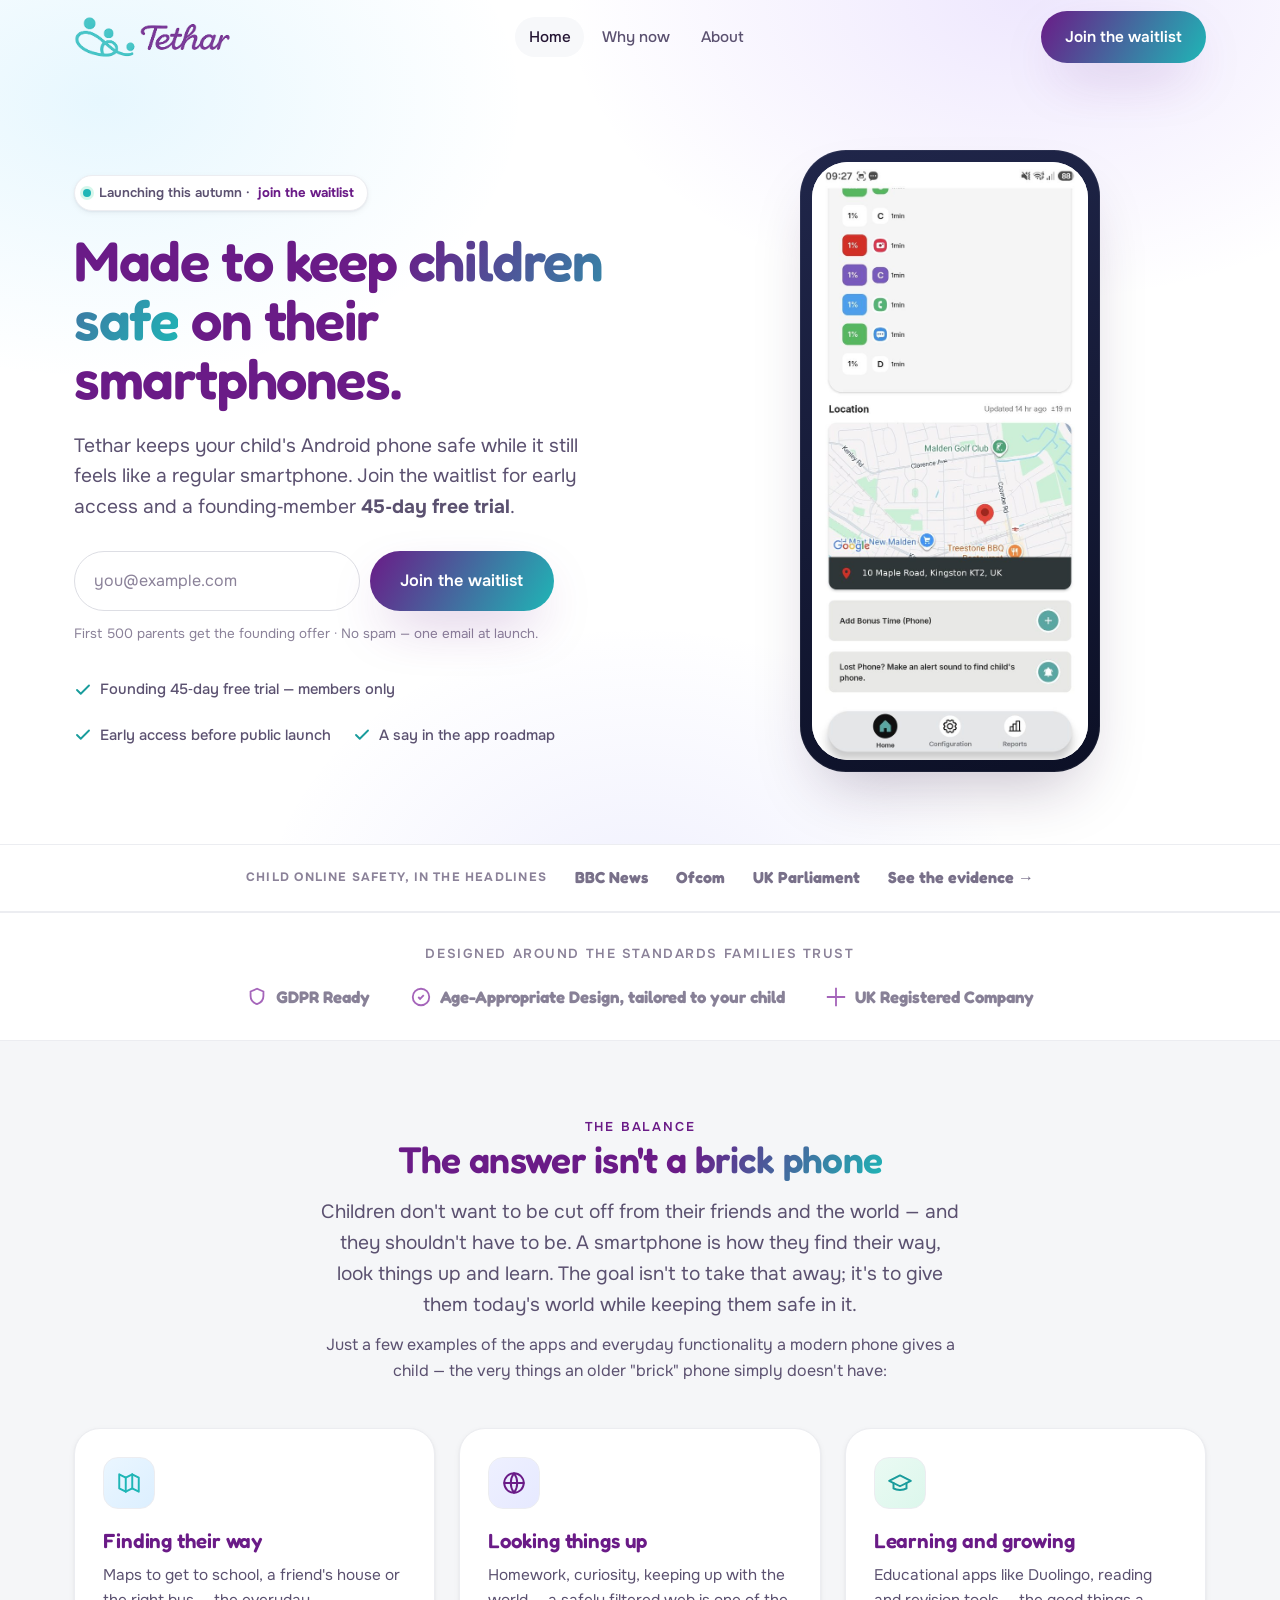
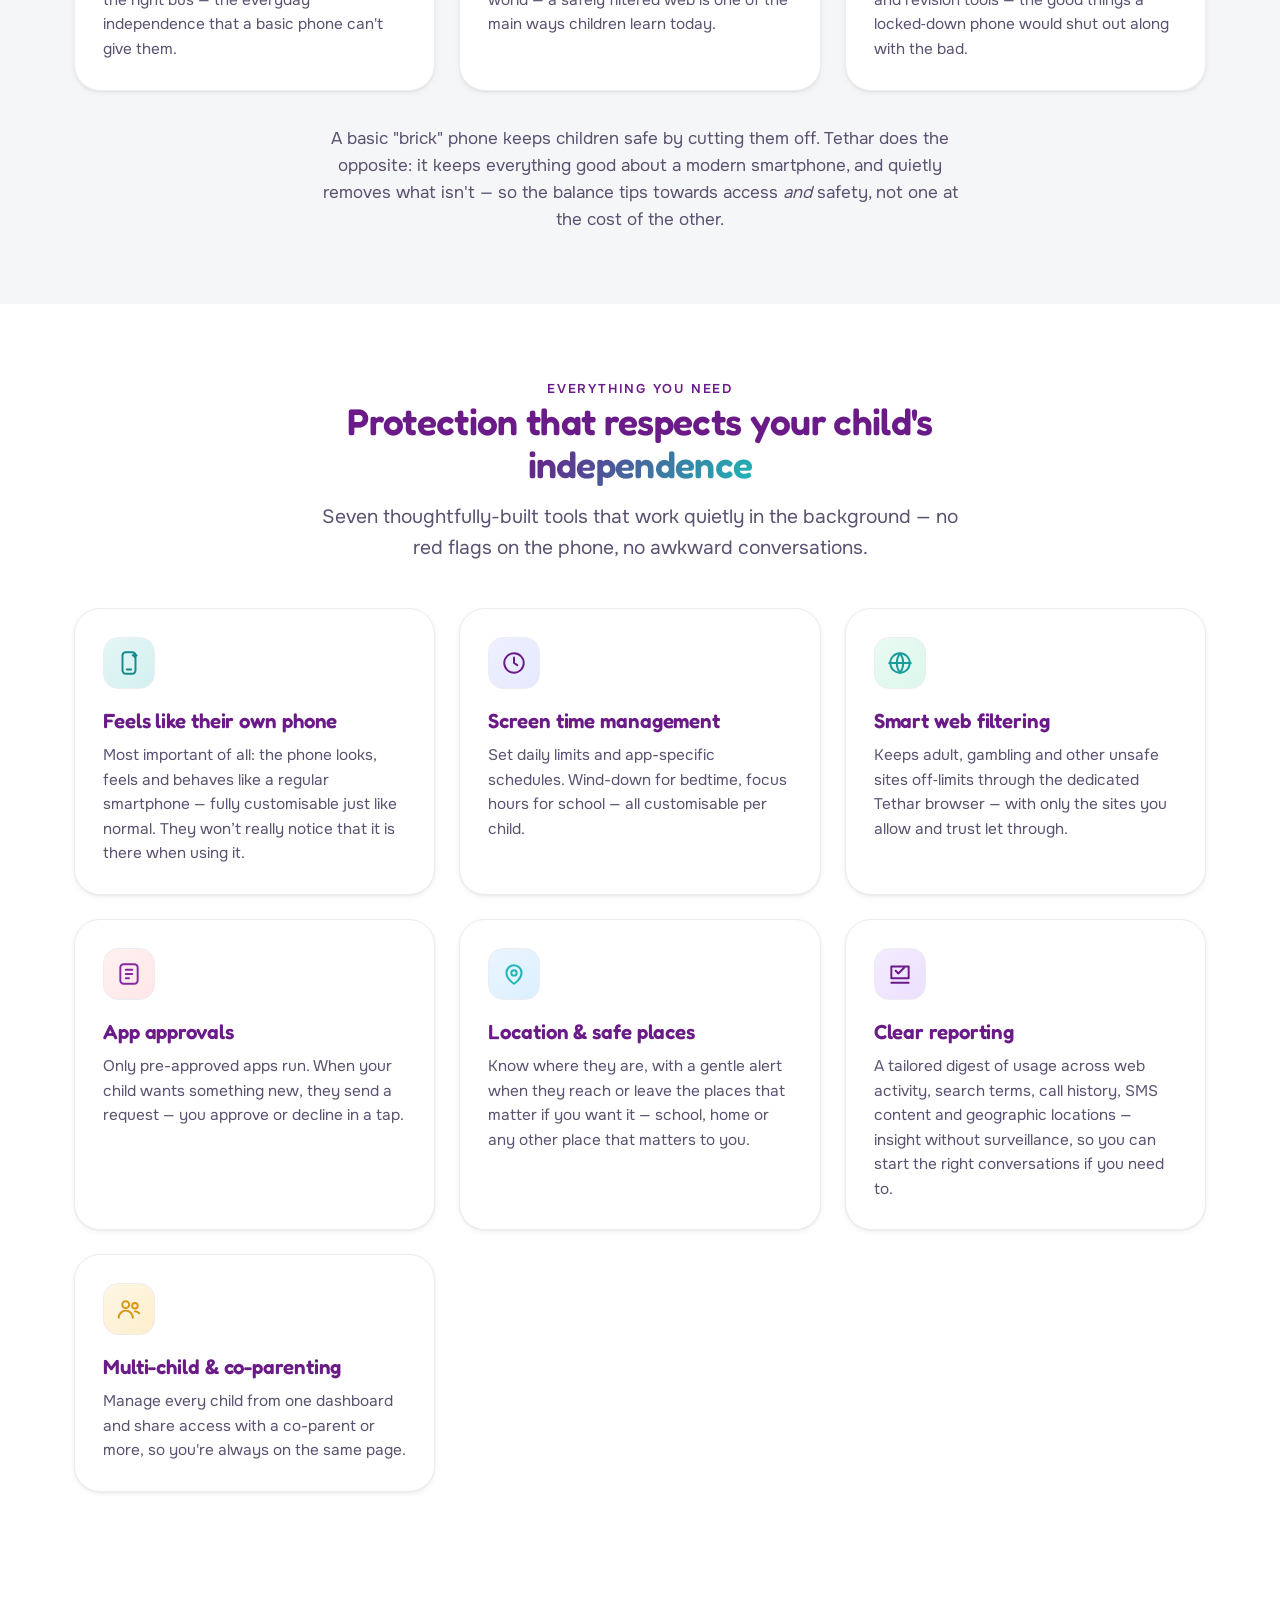
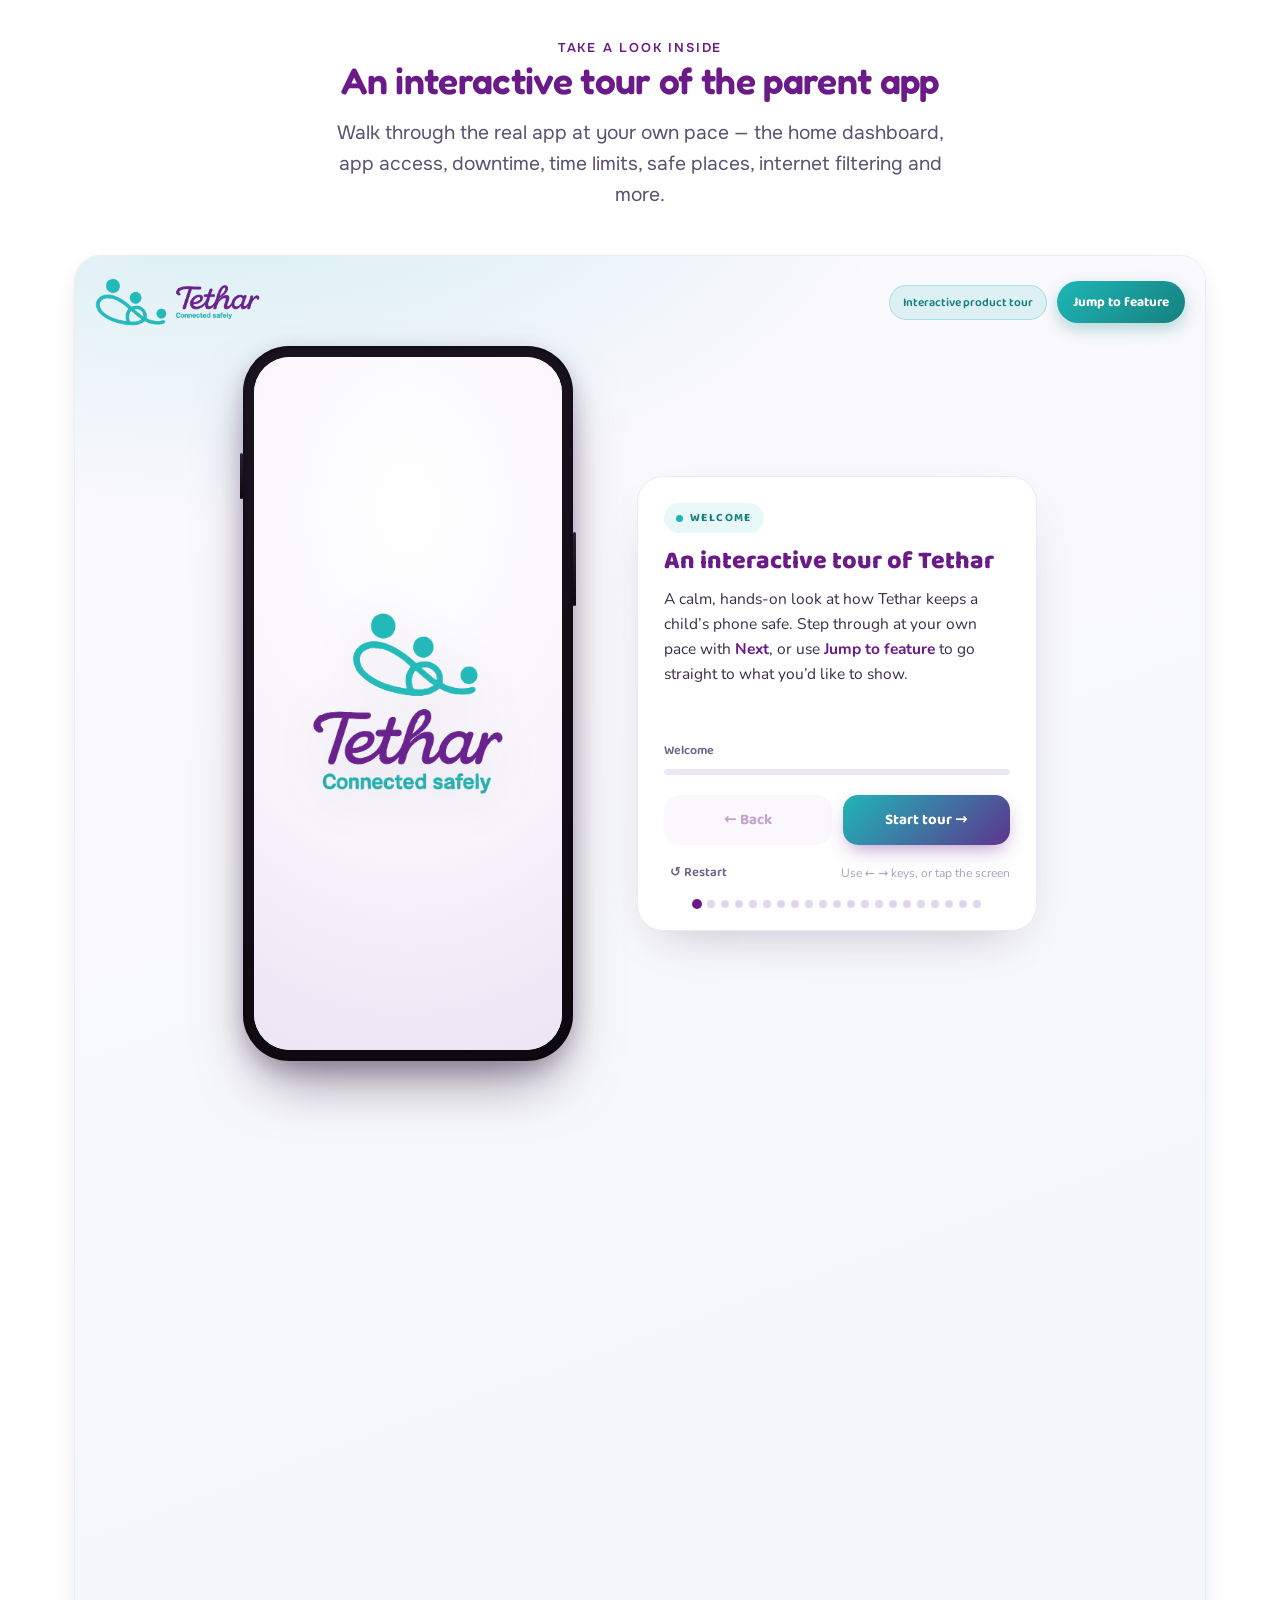
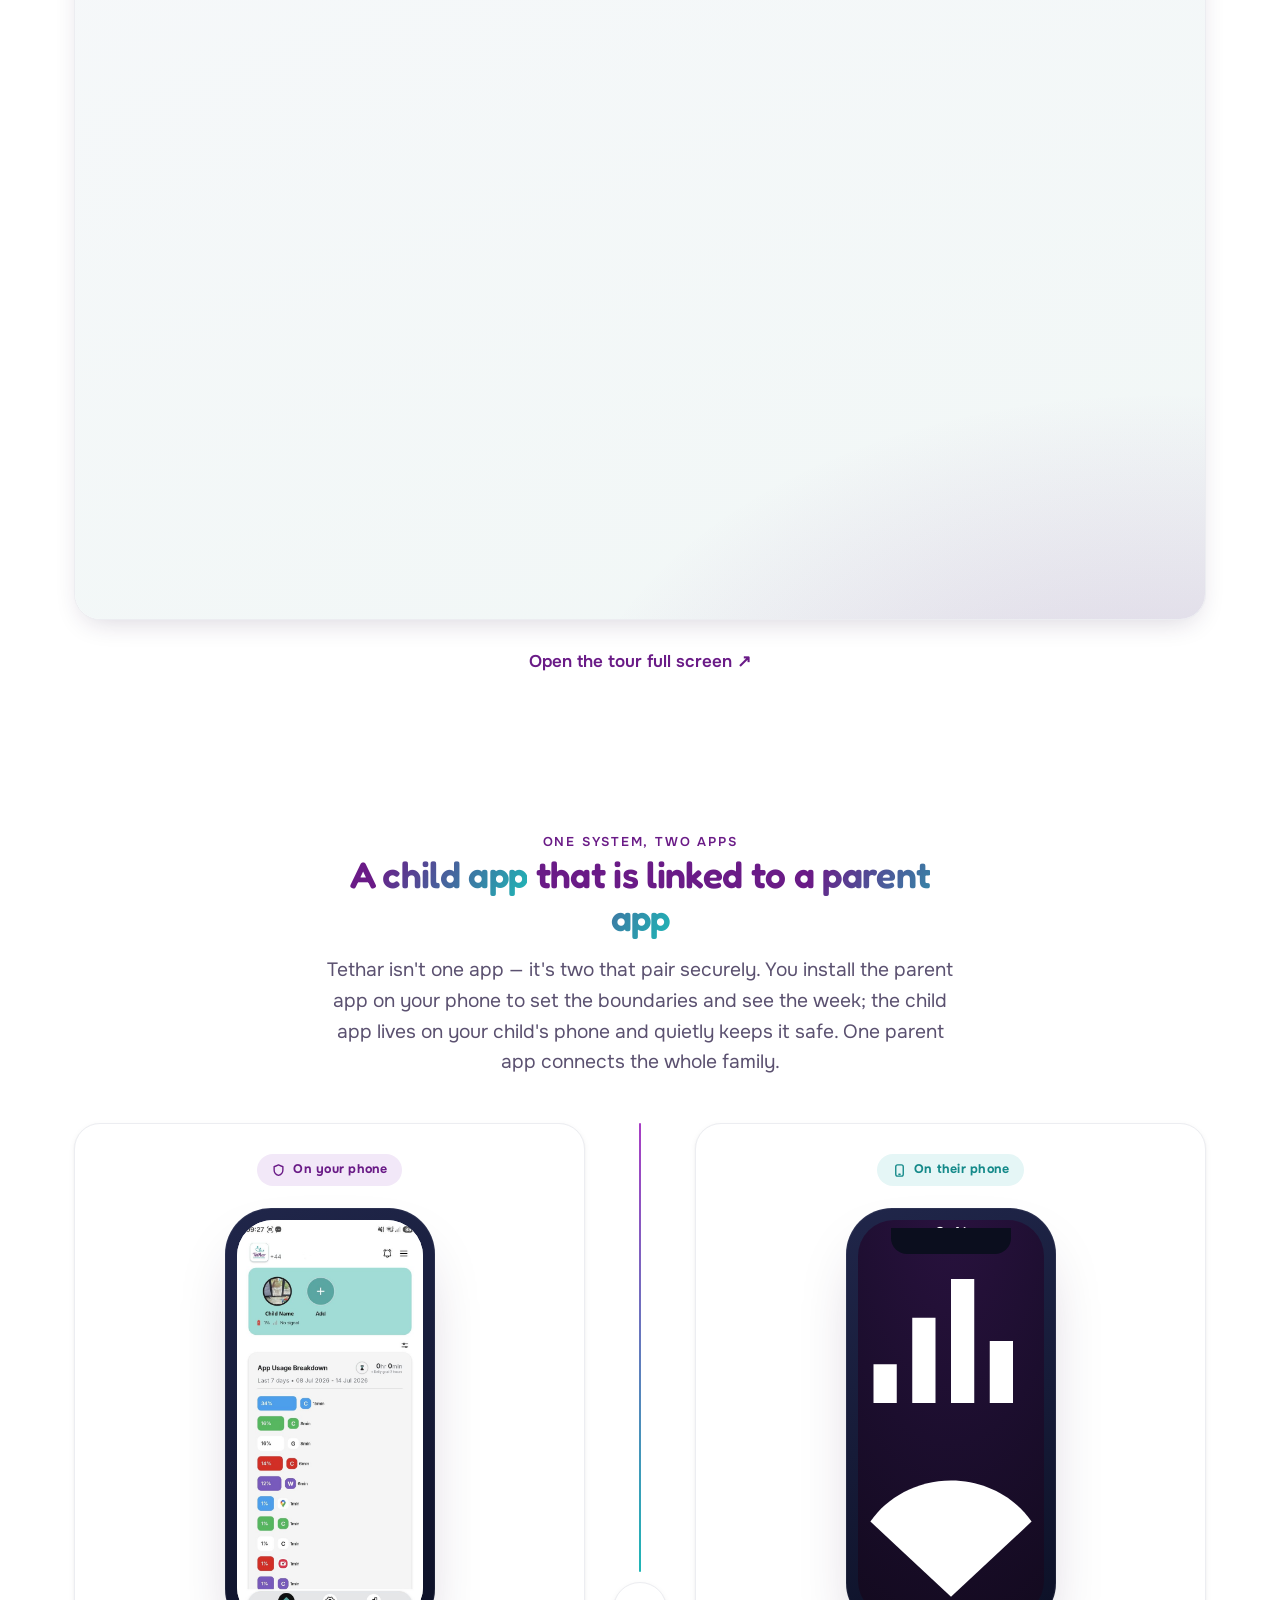
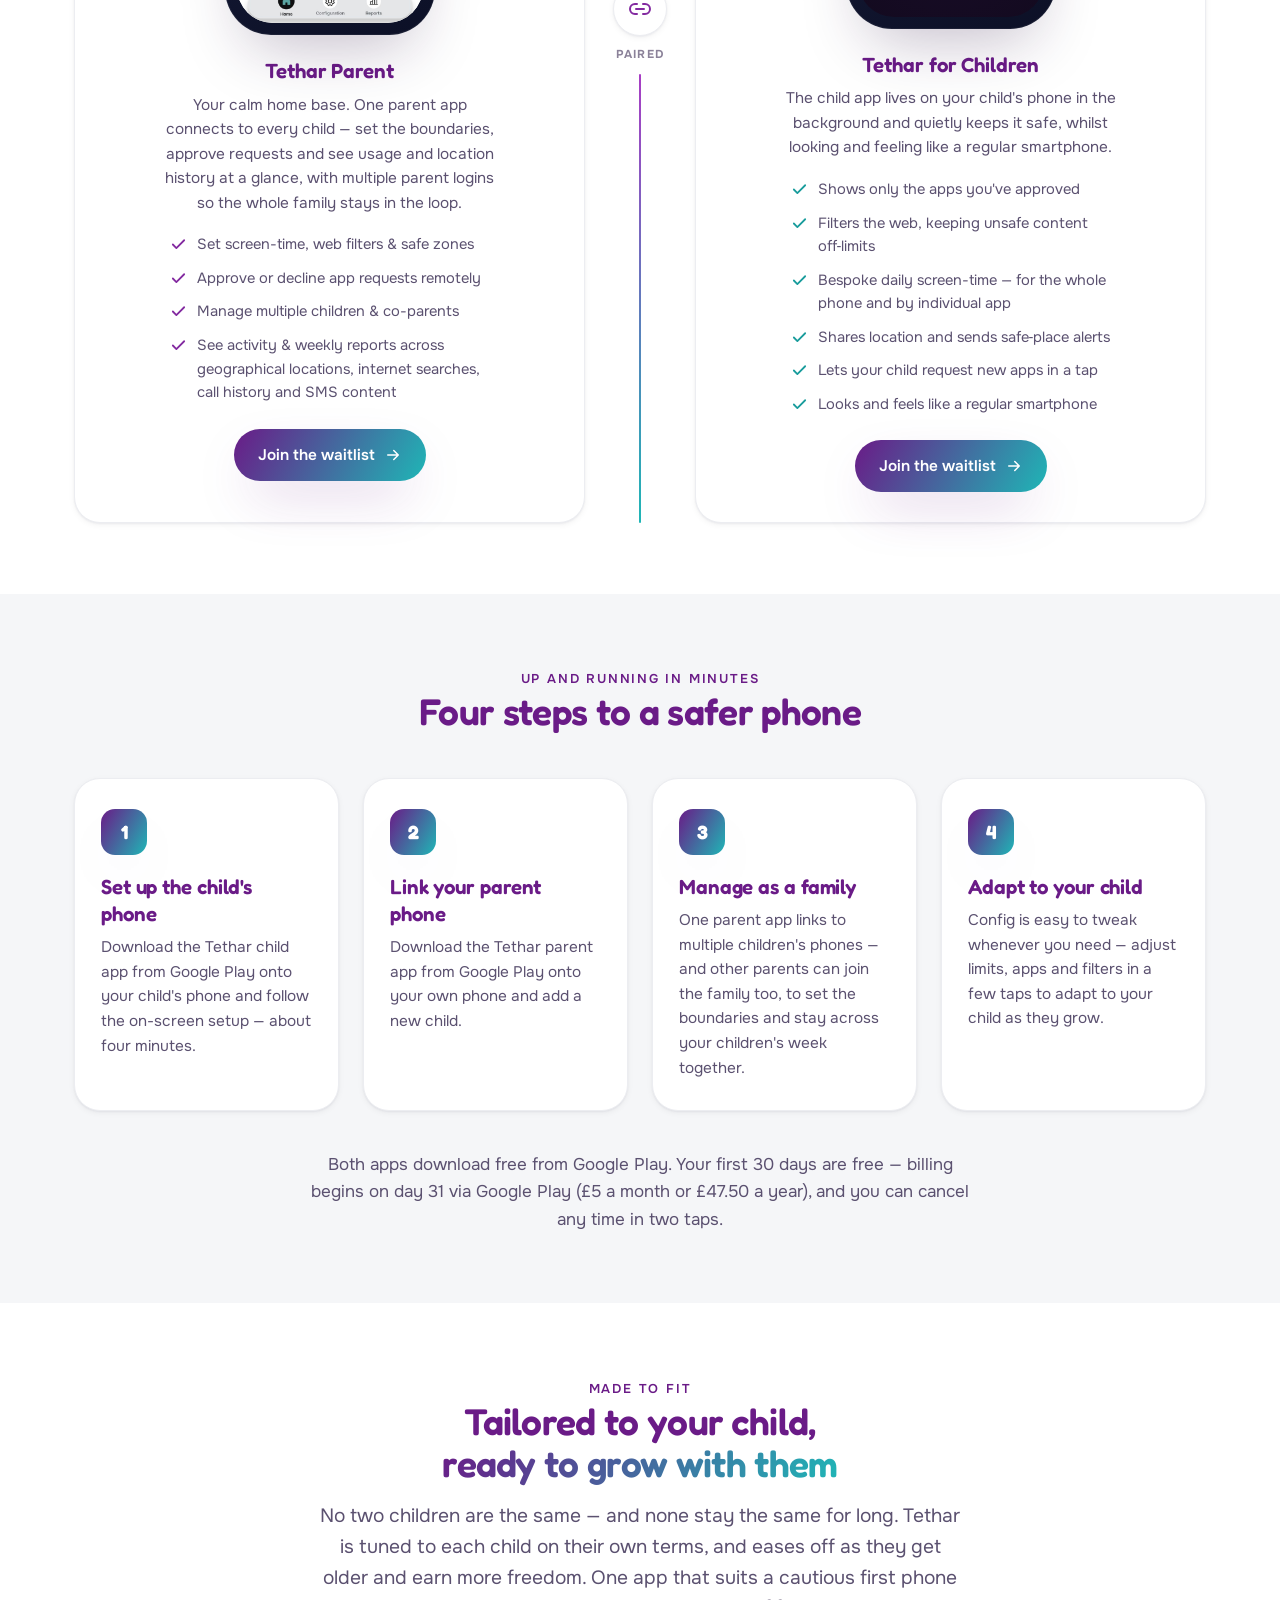
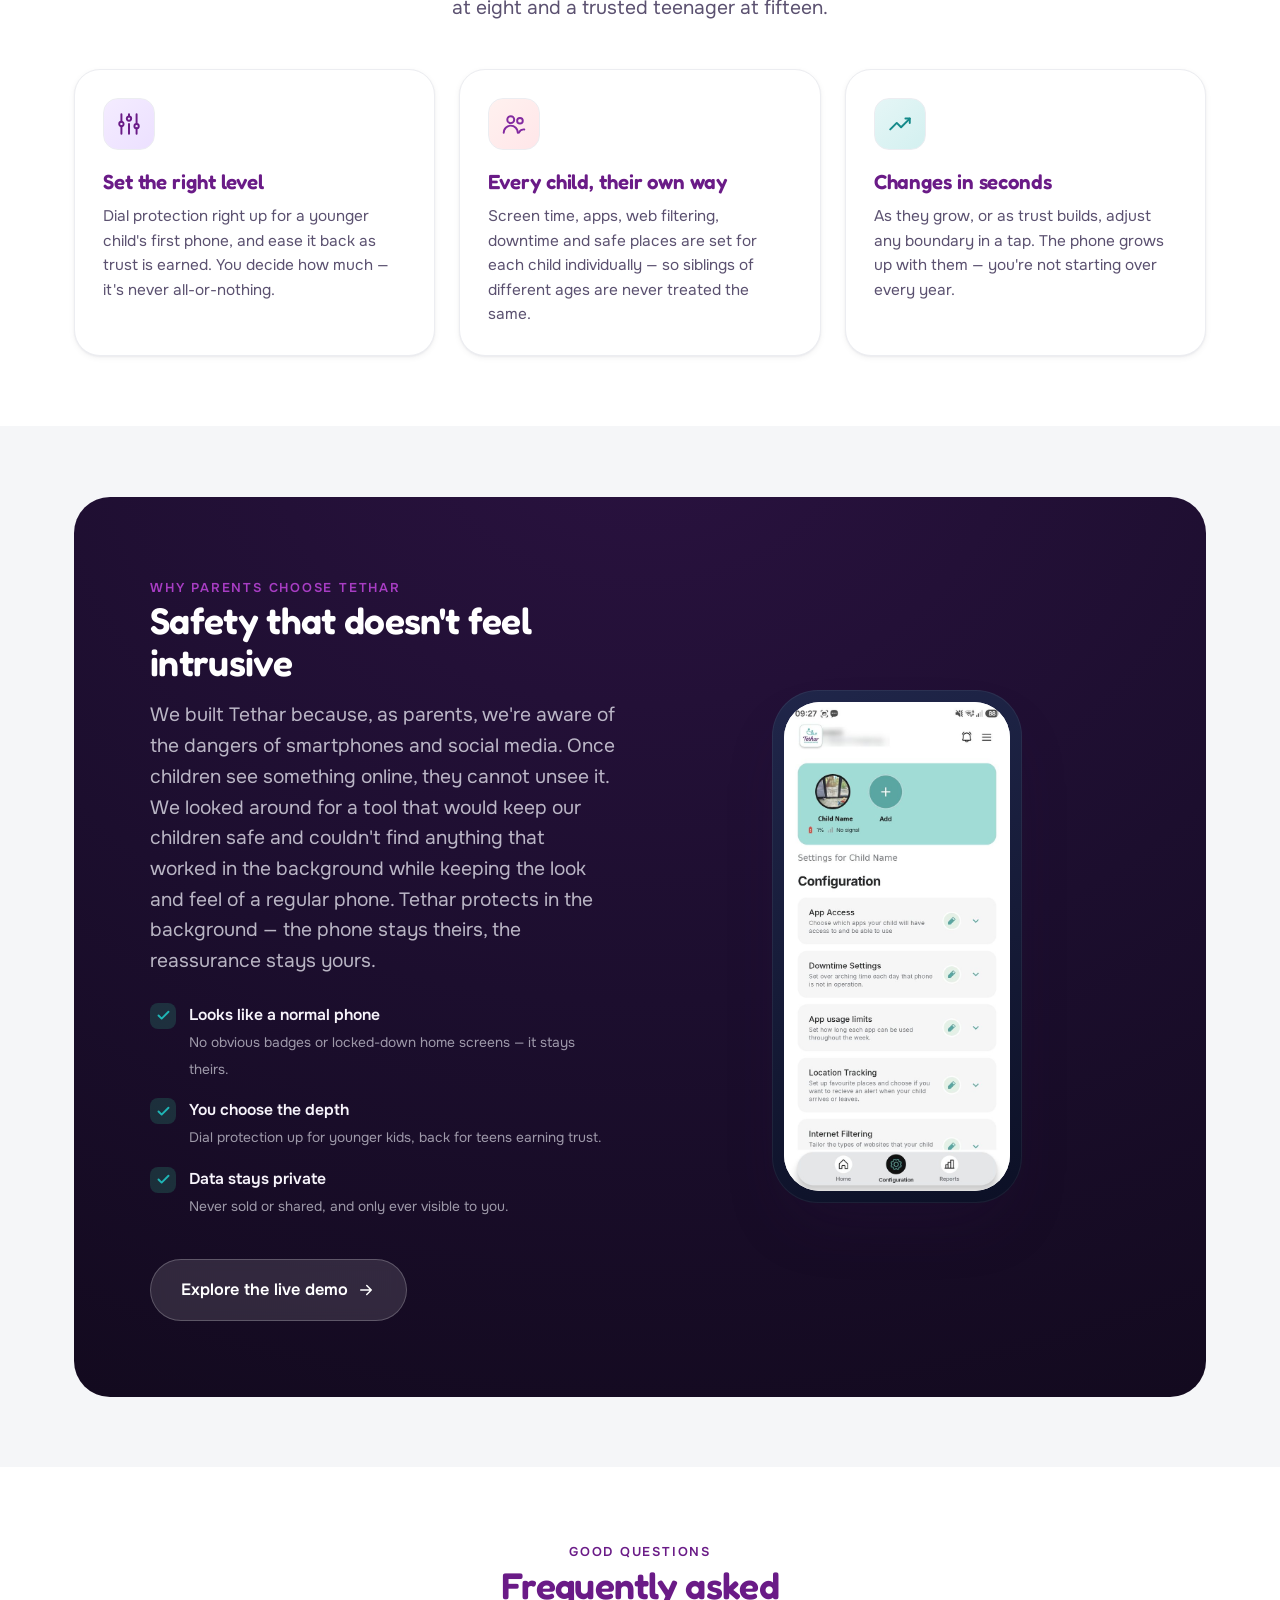
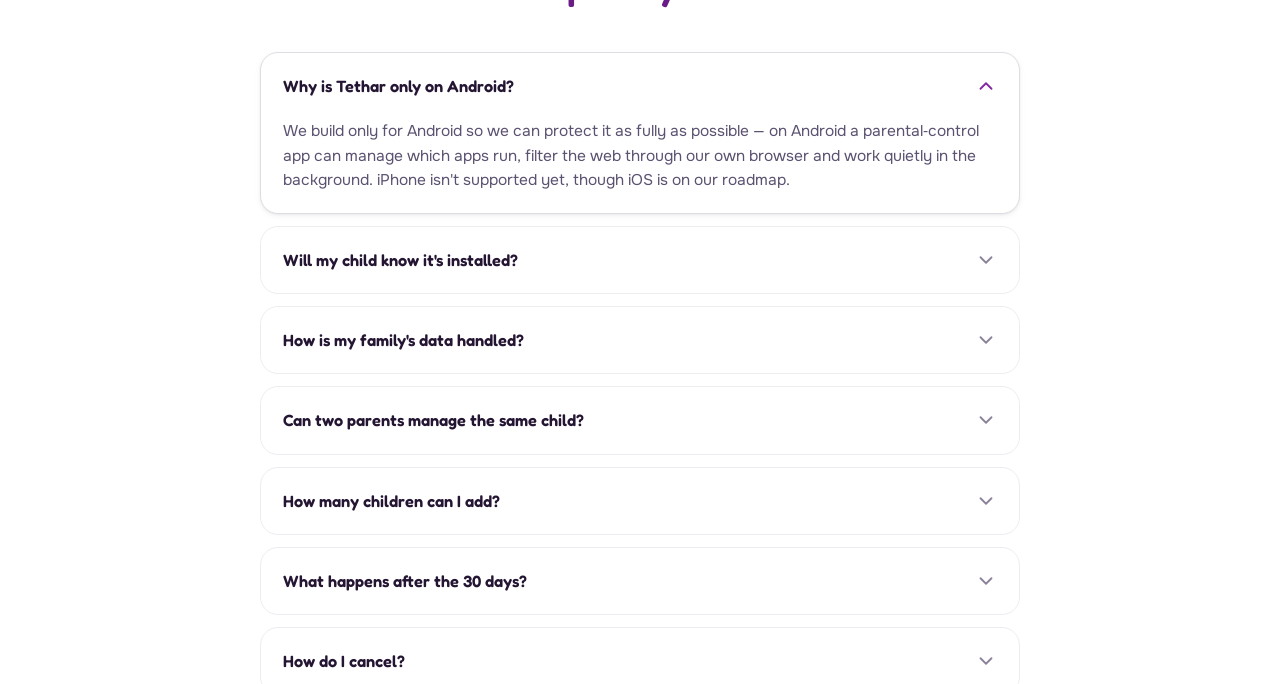
==== commit ec8f1488: "Add files via upload" ====
--- a/index.html
+++ b/index.html
@@ -6,7 +6,7 @@
 <title>Tethar — Android Parental Control App for a Safe Child Phone</title>
 <meta name="description" content="An Android parental control app built by parents: screen-time limits, web filtering, approved apps, location and reports. 30 days free, then £5/month or £47.50/year.">
 <meta name="robots" content="index, follow, max-image-preview:large, max-snippet:-1">
-<meta name="keywords" content="parental control app, Android parental controls, child phone safety, screen time app, web filtering, app approval, family location tracking, safe smartphone for kids">
+<meta name="keywords" content="parental control app, Android parental controls, child phone safety, screen time app, web filtering, app approval, family location tracking, safe smartphone for children">
 <meta name="author" content="Halo Apps Ltd">
 <link rel="canonical" href="https://www.tethar.com/">
 <meta name="theme-color" content="#6A1B87">
@@ -156,7 +156,7 @@
         <div class="wl-success js-waitlist-success" hidden>
           <p class="wl-success-msg"><svg viewBox="0 0 24 24" fill="none" stroke="currentColor" stroke-width="2.6" stroke-linecap="round" stroke-linejoin="round"><path d="M20 6 9 17l-5-5"/></svg> You're on the list — your founding 45‑day free trial is reserved.</p>
           <p class="wl-success-next">We launch this autumn. We'll email you when your early access is ready — nothing in between but the occasional build update.</p>
-          <a class="wl-share" href="https://wa.me/?text=I%27ve%20joined%20the%20Tethar%20waitlist%20%E2%80%94%20a%20safer%20smartphone%20for%20kids%2C%20launching%20this%20autumn.%20Join%20me%3A%20https%3A%2F%2Fwww.tethar.com" target="_blank" rel="noopener"><svg viewBox="0 0 24 24" fill="currentColor"><path d="M12 2a10 10 0 0 0-8.5 15.2L2 22l4.9-1.5A10 10 0 1 0 12 2Zm5.4 14.1c-.2.6-1.3 1.2-1.8 1.2-.5.1-1 .1-1.7-.1-.4-.1-.9-.3-1.6-.6-2.8-1.2-4.6-4-4.7-4.2-.1-.2-1.1-1.5-1.1-2.8 0-1.3.7-2 .9-2.2.2-.3.5-.3.7-.3h.5c.2 0 .4 0 .6.5l.8 1.9c.1.2.1.3 0 .5l-.4.6c-.2.2-.3.4-.1.7.2.3.9 1.4 1.9 2.3 1.3 1.1 2.3 1.5 2.6 1.6.2.1.4.1.6-.1l.7-.9c.2-.3.4-.2.7-.1l1.8.9c.3.1.5.2.5.4.1.2.1.7-.1 1.3Z"/></svg> Tell a parent friend on WhatsApp</a>
+          <a class="wl-share" href="https://wa.me/?text=I%27ve%20joined%20the%20Tethar%20waitlist%20%E2%80%94%20a%20safer%20smartphone%20for%20children%2C%20launching%20this%20autumn.%20Join%20me%3A%20https%3A%2F%2Fwww.tethar.com" target="_blank" rel="noopener"><svg viewBox="0 0 24 24" fill="currentColor"><path d="M12 2a10 10 0 0 0-8.5 15.2L2 22l4.9-1.5A10 10 0 1 0 12 2Zm5.4 14.1c-.2.6-1.3 1.2-1.8 1.2-.5.1-1 .1-1.7-.1-.4-.1-.9-.3-1.6-.6-2.8-1.2-4.6-4-4.7-4.2-.1-.2-1.1-1.5-1.1-2.8 0-1.3.7-2 .9-2.2.2-.3.5-.3.7-.3h.5c.2 0 .4 0 .6.5l.8 1.9c.1.2.1.3 0 .5l-.4.6c-.2.2-.3.4-.1.7.2.3.9 1.4 1.9 2.3 1.3 1.1 2.3 1.5 2.6 1.6.2.1.4.1.6-.1l.7-.9c.2-.3.4-.2.7-.1l1.8.9c.3.1.5.2.5.4.1.2.1.7-.1 1.3Z"/></svg> Tell a parent friend on WhatsApp</a>
         </div>
       </div>
       <ul class="hero-trust">
@@ -366,7 +366,7 @@
             </div>
           </div>
         </div>
-        <h3>Tethar for Kids</h3>
+        <h3>Tethar for Children</h3>
         <p>The child app lives on your child's phone in the background and quietly keeps it safe, whilst looking and feeling like a regular smartphone.</p>
         <ul class="twoapp-list">
           <li><svg viewBox="0 0 24 24" fill="none" stroke="currentColor" stroke-width="2.5" stroke-linecap="round" stroke-linejoin="round"><path d="M20 6 9 17l-5-5"/></svg> Shows only the apps you've approved</li>
@@ -532,7 +532,7 @@
       <div class="wl-success js-waitlist-success" id="waitlistSuccess" hidden>
         <p class="wl-success-msg"><svg viewBox="0 0 24 24" fill="none" stroke="currentColor" stroke-width="2.6" stroke-linecap="round" stroke-linejoin="round"><path d="M20 6 9 17l-5-5"/></svg> You're on the list — your founding 45‑day free trial is reserved.</p>
         <p class="wl-success-next">We launch this autumn. We'll email you when your early access is ready — nothing in between but the occasional build update.</p>
-        <a class="wl-share" href="https://wa.me/?text=I%27ve%20joined%20the%20Tethar%20waitlist%20%E2%80%94%20a%20safer%20smartphone%20for%20kids%2C%20launching%20this%20autumn.%20Join%20me%3A%20https%3A%2F%2Fwww.tethar.com" target="_blank" rel="noopener"><svg viewBox="0 0 24 24" fill="currentColor"><path d="M12 2a10 10 0 0 0-8.5 15.2L2 22l4.9-1.5A10 10 0 1 0 12 2Zm5.4 14.1c-.2.6-1.3 1.2-1.8 1.2-.5.1-1 .1-1.7-.1-.4-.1-.9-.3-1.6-.6-2.8-1.2-4.6-4-4.7-4.2-.1-.2-1.1-1.5-1.1-2.8 0-1.3.7-2 .9-2.2.2-.3.5-.3.7-.3h.5c.2 0 .4 0 .6.5l.8 1.9c.1.2.1.3 0 .5l-.4.6c-.2.2-.3.4-.1.7.2.3.9 1.4 1.9 2.3 1.3 1.1 2.3 1.5 2.6 1.6.2.1.4.1.6-.1l.7-.9c.2-.3.4-.2.7-.1l1.8.9c.3.1.5.2.5.4.1.2.1.7-.1 1.3Z"/></svg> Tell a parent friend on WhatsApp</a>
+        <a class="wl-share" href="https://wa.me/?text=I%27ve%20joined%20the%20Tethar%20waitlist%20%E2%80%94%20a%20safer%20smartphone%20for%20children%2C%20launching%20this%20autumn.%20Join%20me%3A%20https%3A%2F%2Fwww.tethar.com" target="_blank" rel="noopener"><svg viewBox="0 0 24 24" fill="currentColor"><path d="M12 2a10 10 0 0 0-8.5 15.2L2 22l4.9-1.5A10 10 0 1 0 12 2Zm5.4 14.1c-.2.6-1.3 1.2-1.8 1.2-.5.1-1 .1-1.7-.1-.4-.1-.9-.3-1.6-.6-2.8-1.2-4.6-4-4.7-4.2-.1-.2-1.1-1.5-1.1-2.8 0-1.3.7-2 .9-2.2.2-.3.5-.3.7-.3h.5c.2 0 .4 0 .6.5l.8 1.9c.1.2.1.3 0 .5l-.4.6c-.2.2-.3.4-.1.7.2.3.9 1.4 1.9 2.3 1.3 1.1 2.3 1.5 2.6 1.6.2.1.4.1.6-.1l.7-.9c.2-.3.4-.2.7-.1l1.8.9c.3.1.5.2.5.4.1.2.1.7-.1 1.3Z"/></svg> Tell a parent friend on WhatsApp</a>
       </div>
     </div>
   </div>
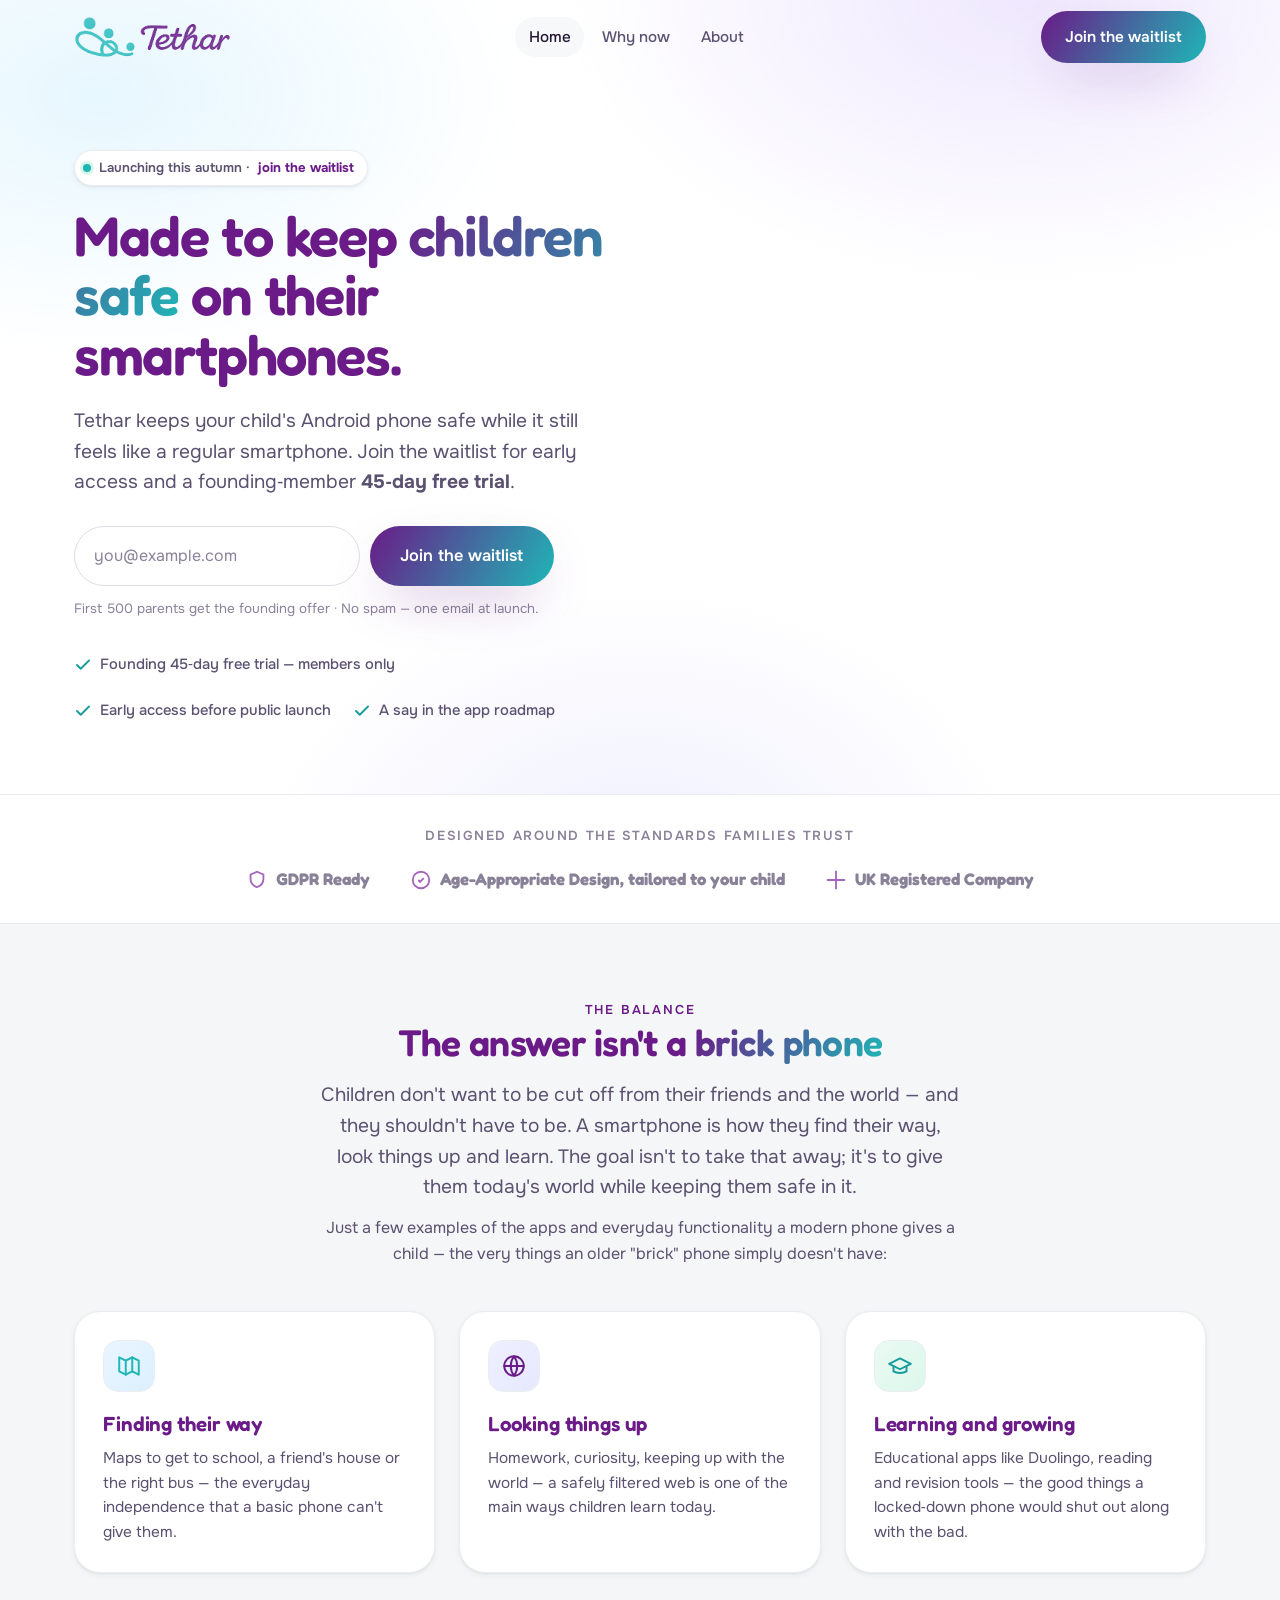
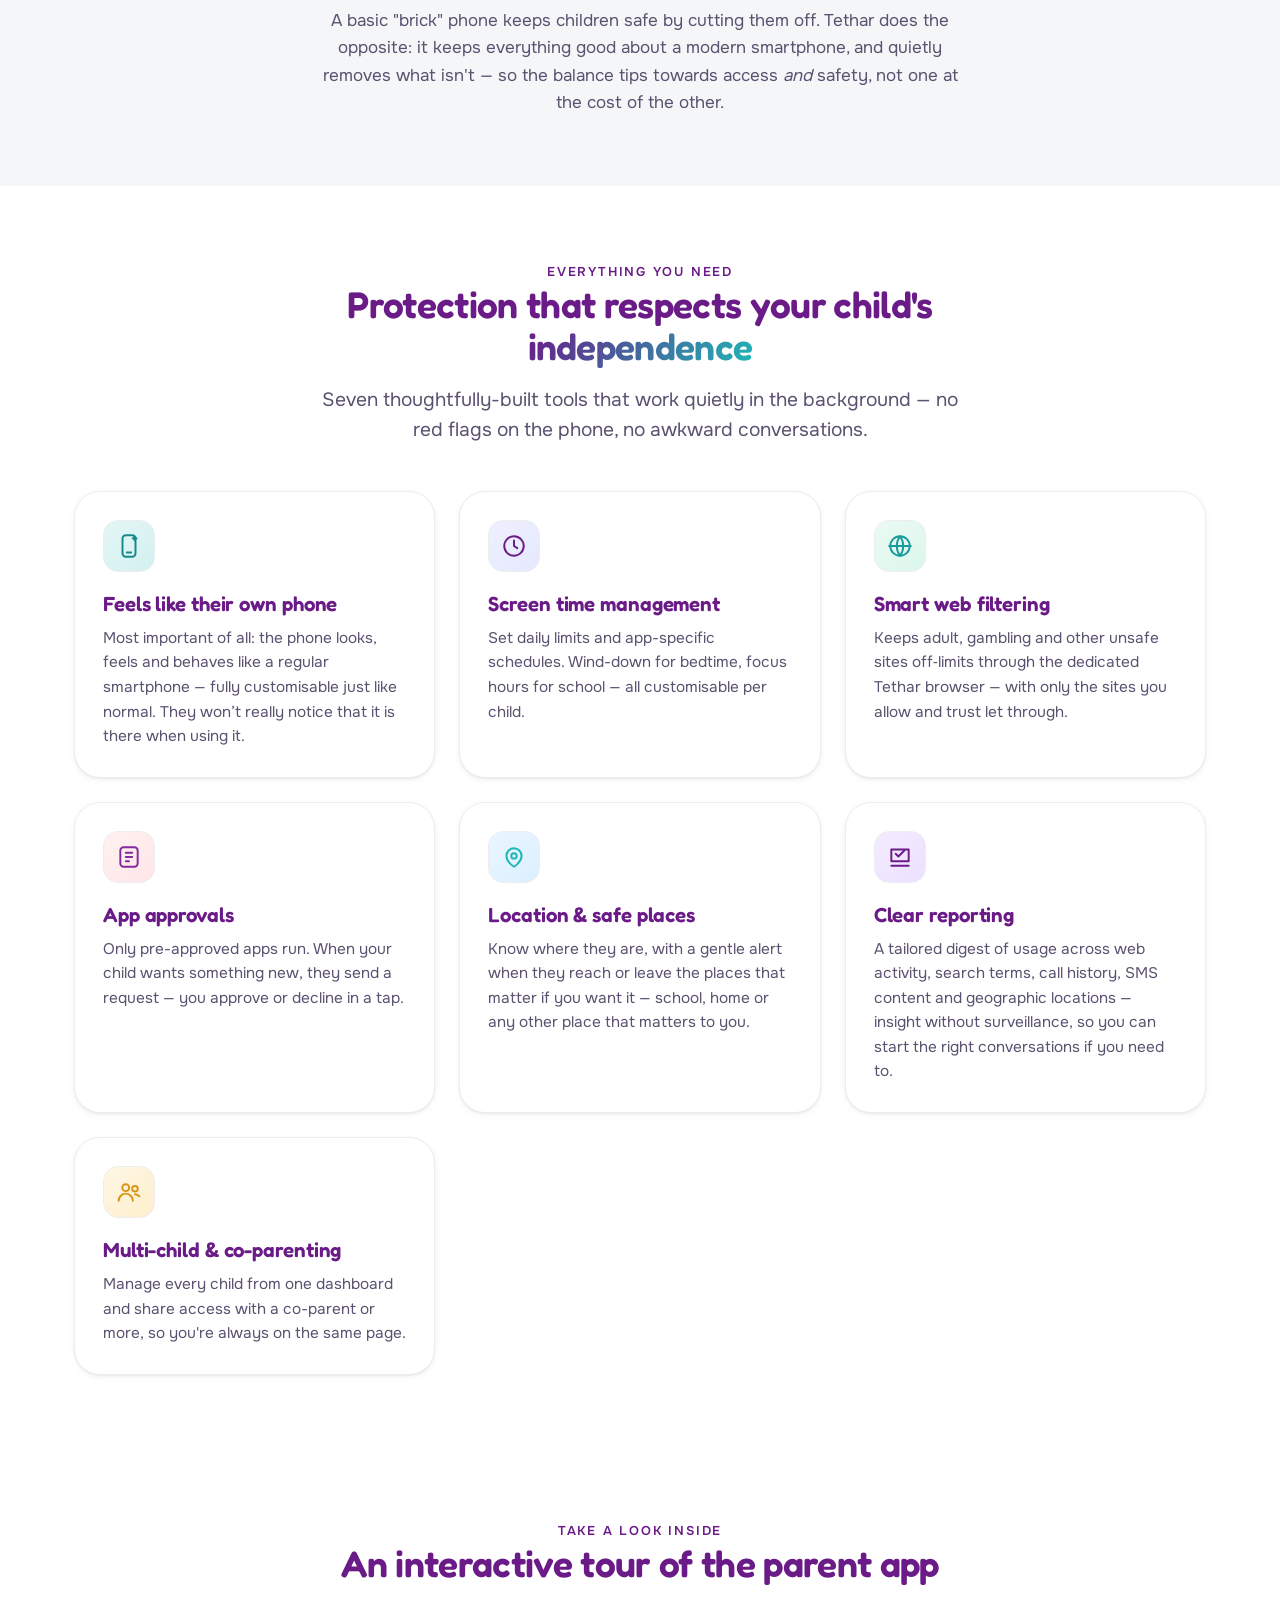
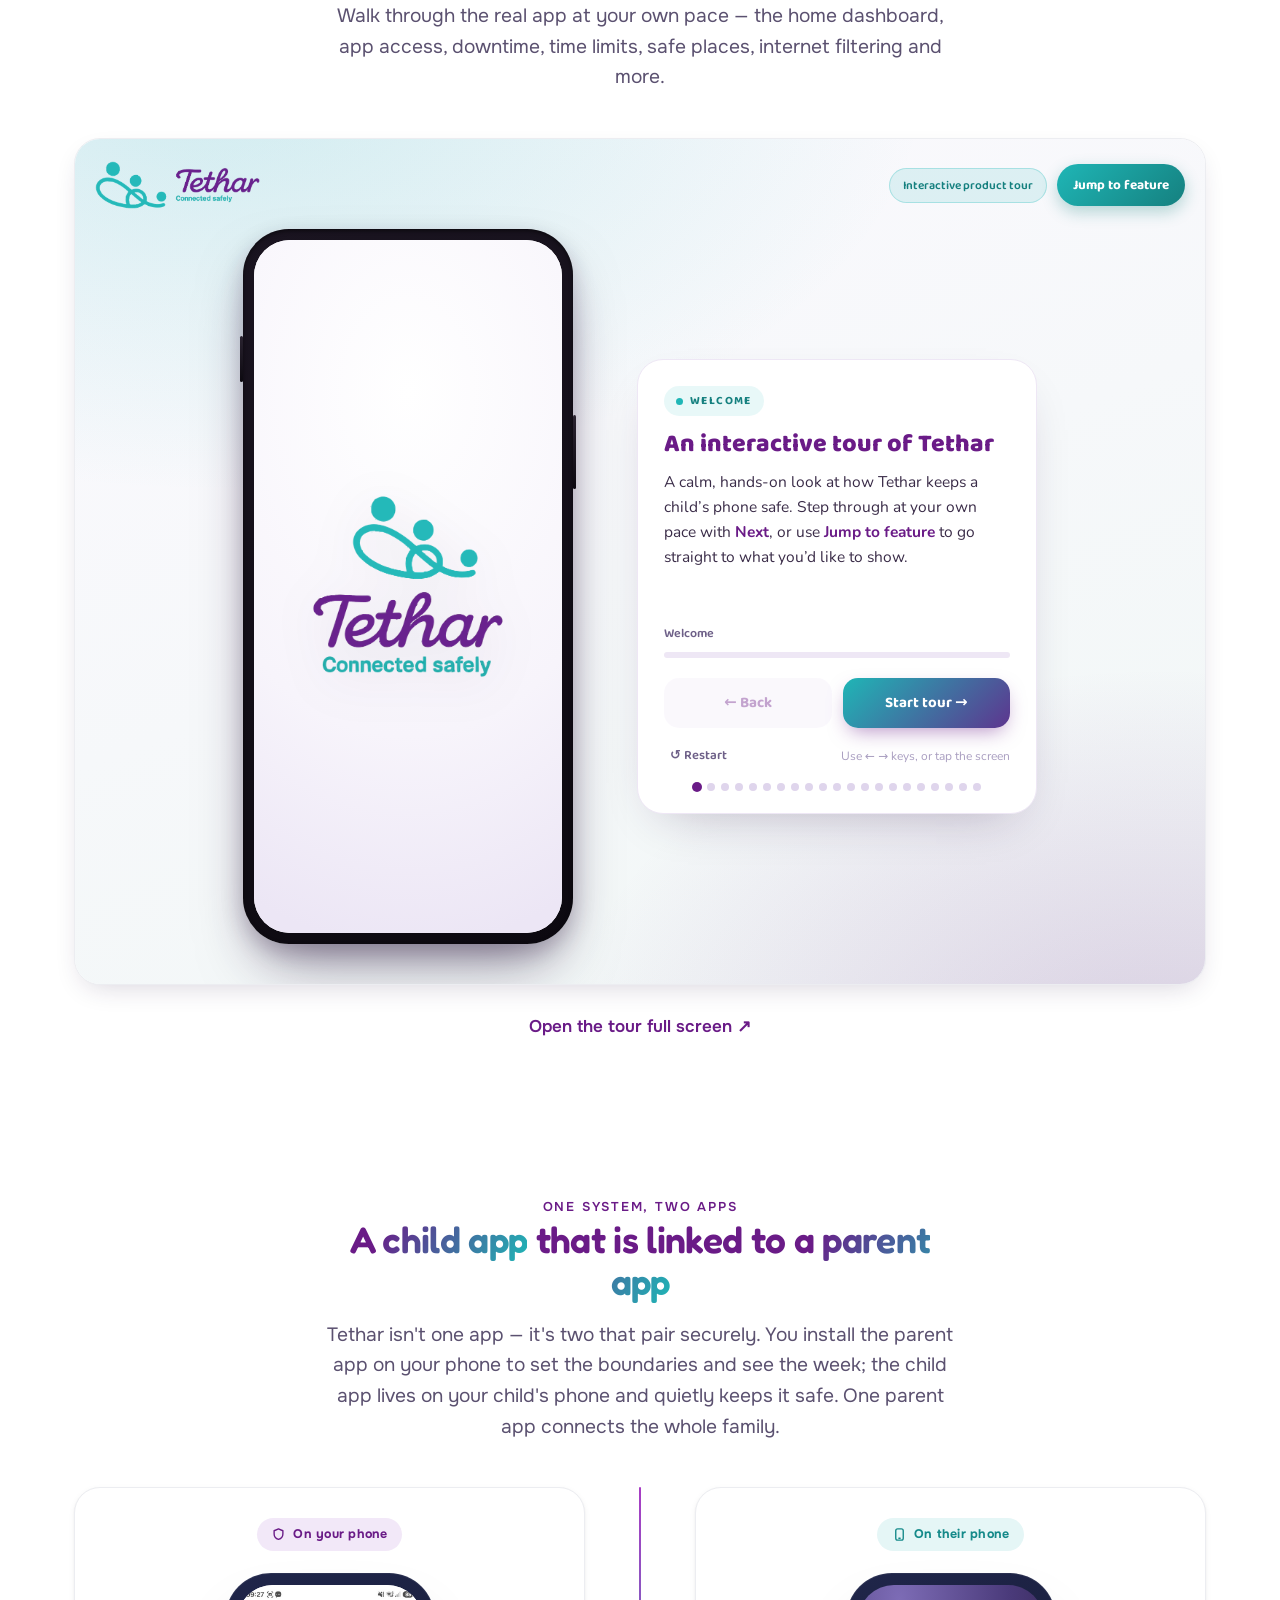
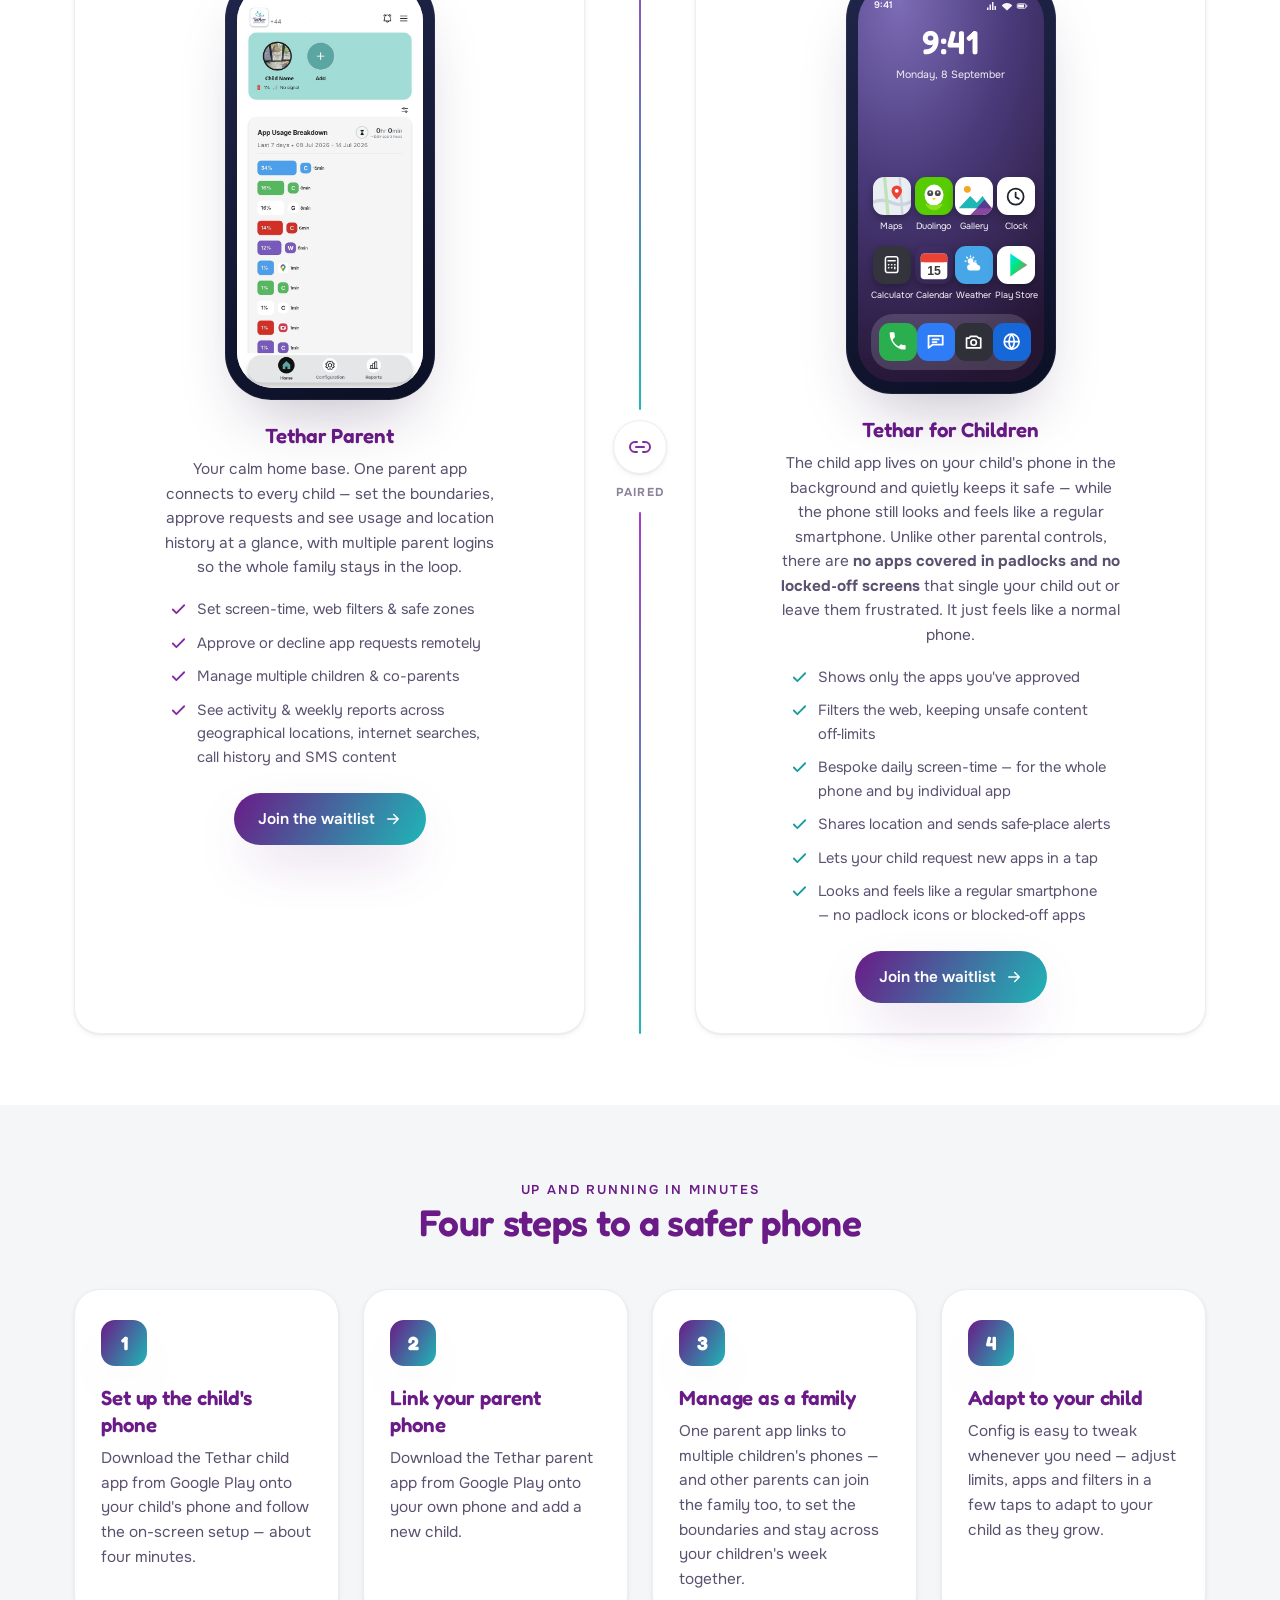
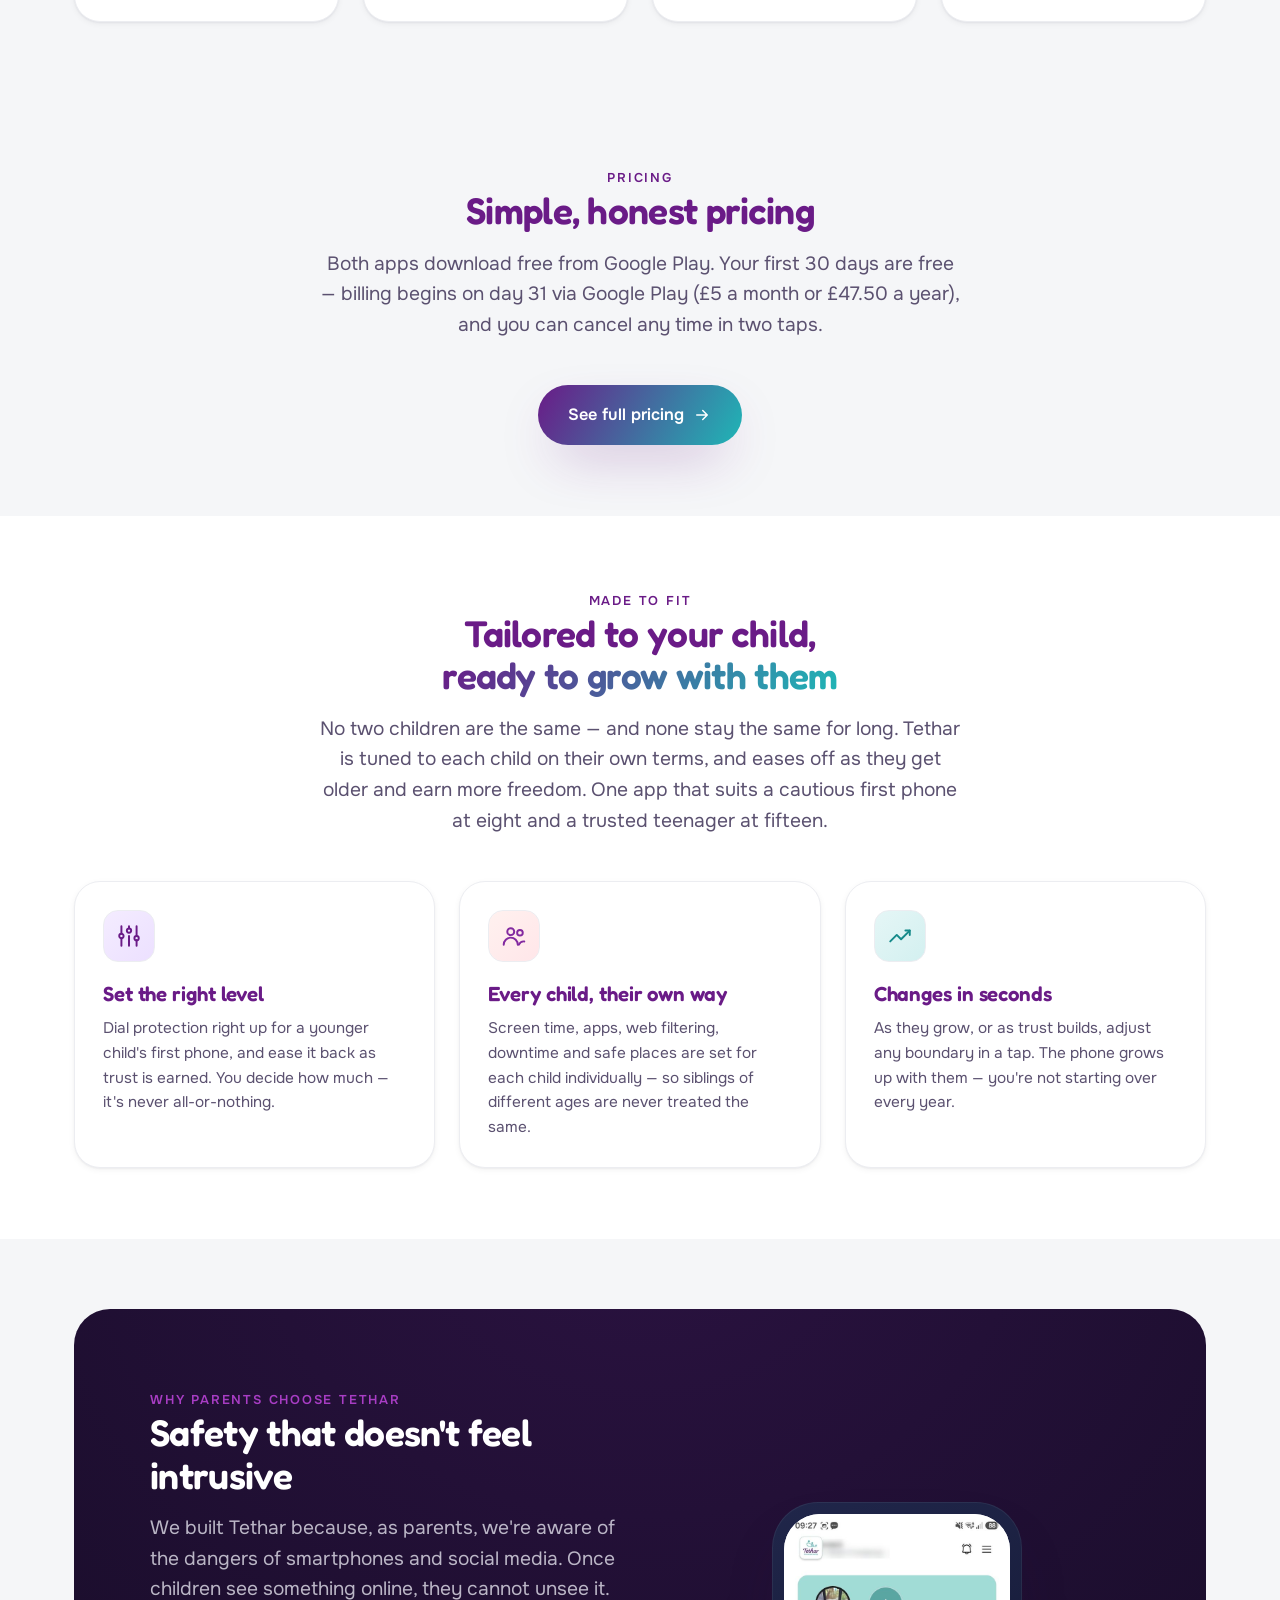
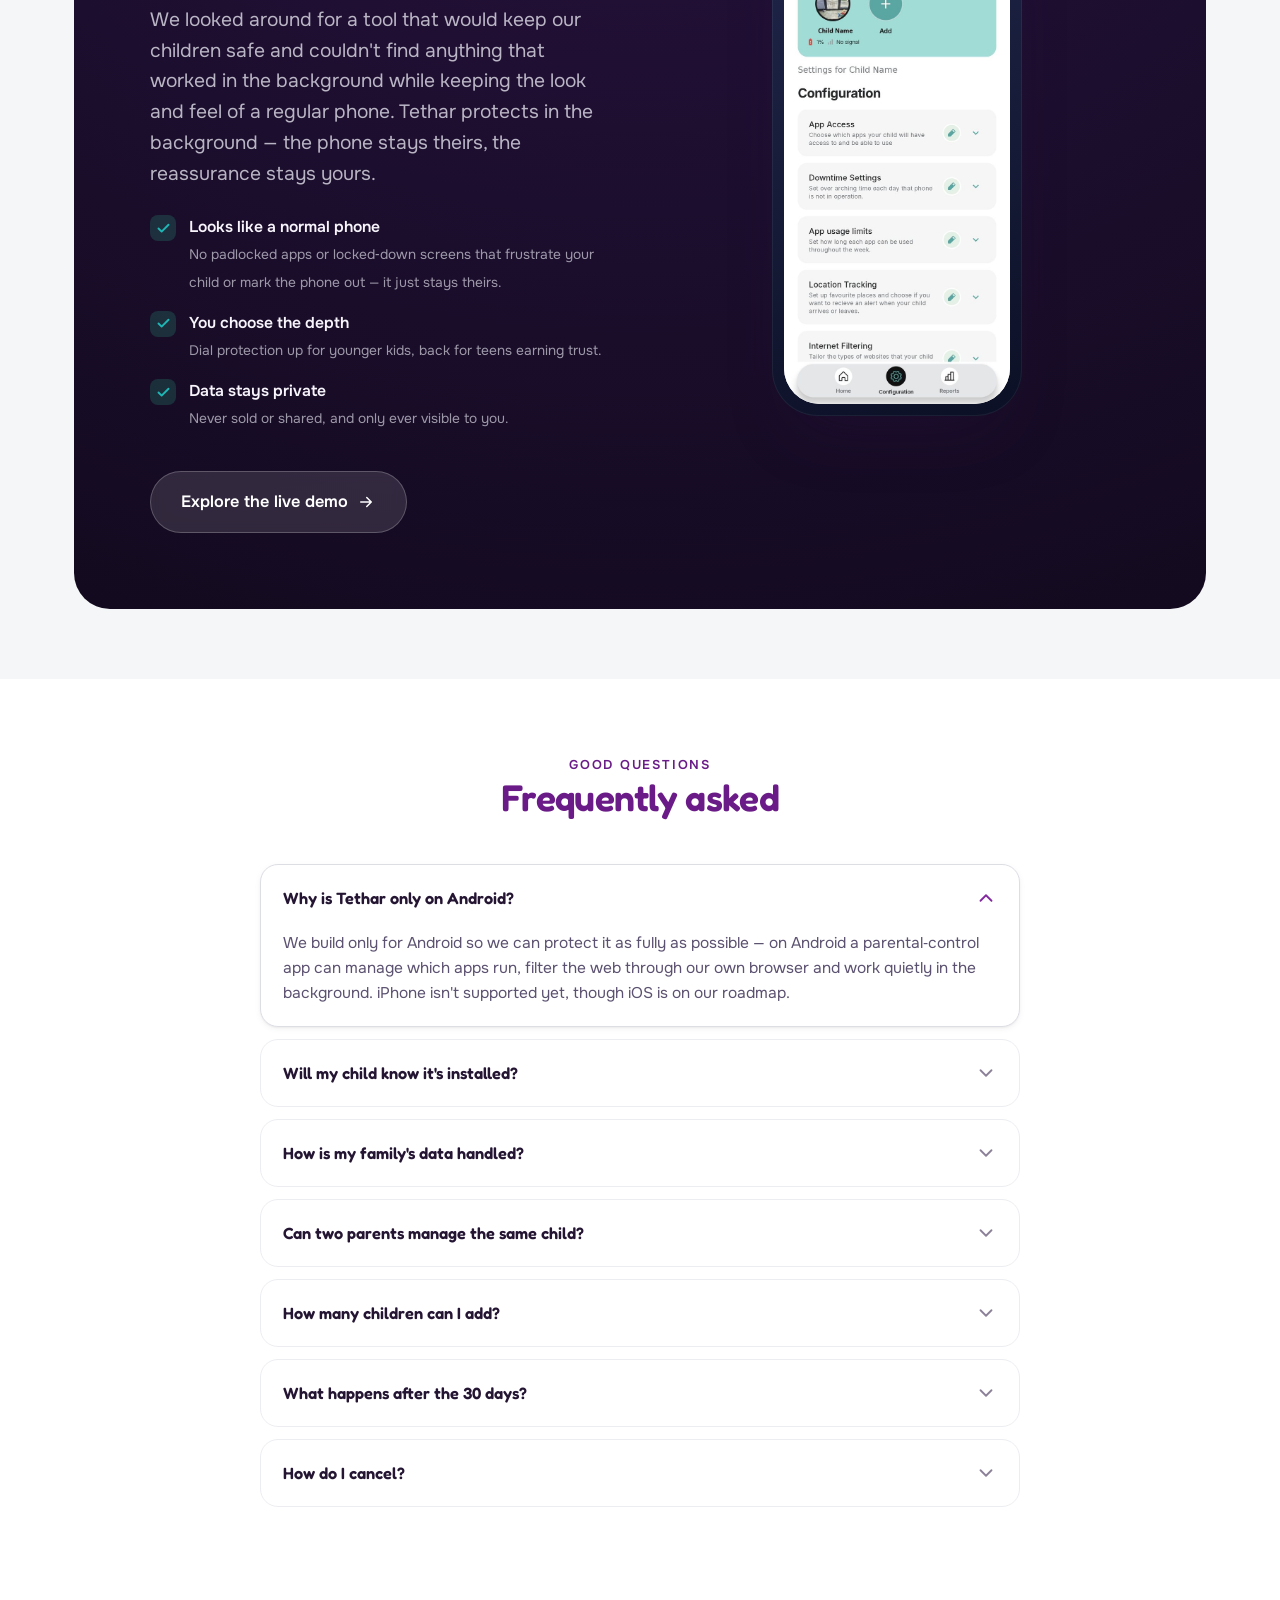
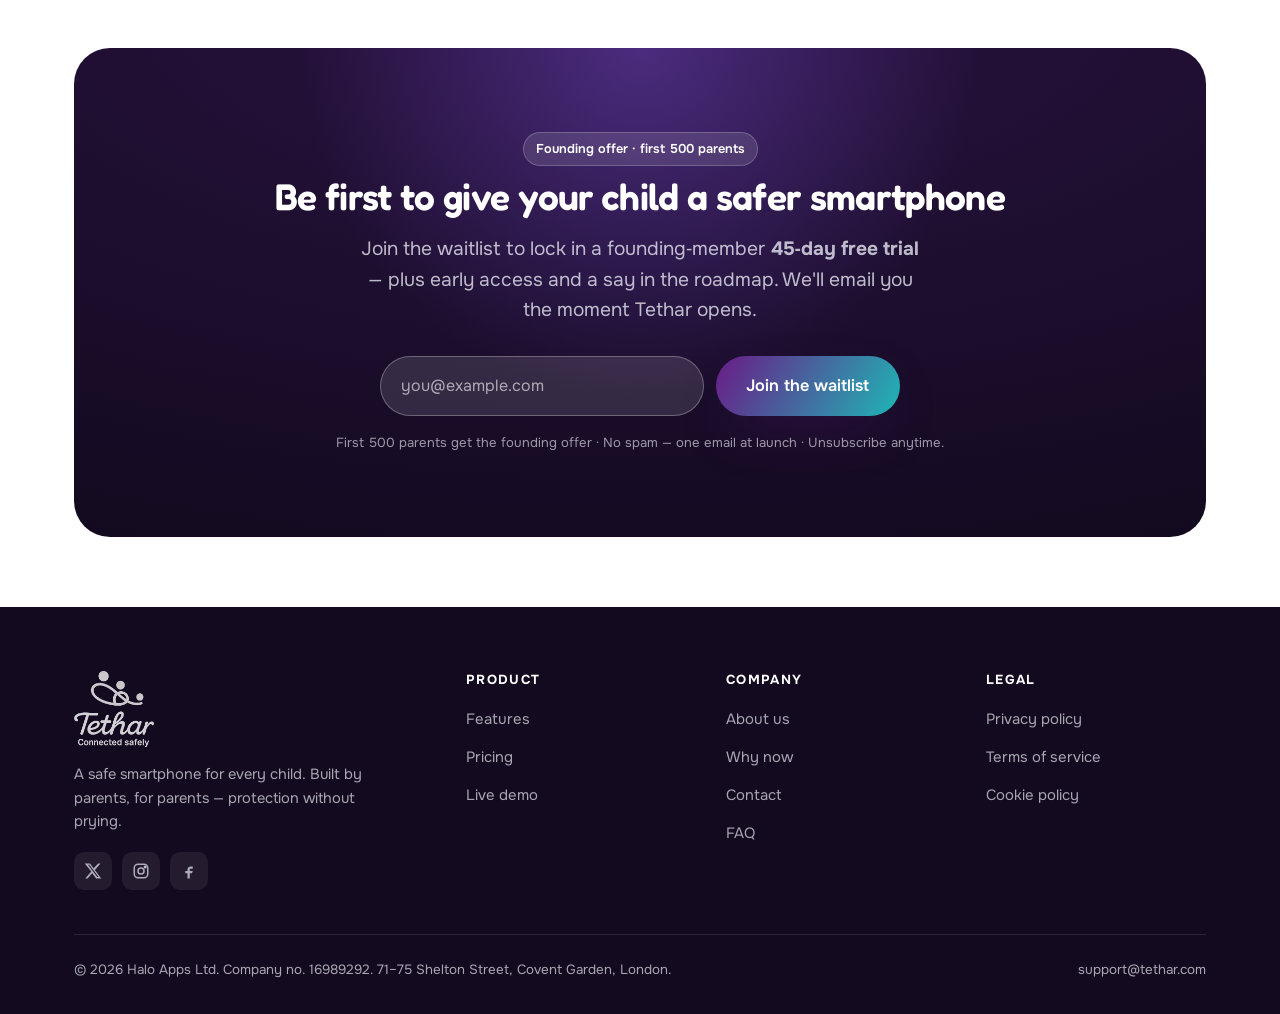
==== commit 3f434931: "Add files via upload" ====
--- a/index.html
+++ b/index.html
@@ -25,7 +25,7 @@
 <meta name="twitter:description" content="Every feature, every child, one price. 30 days free, then £5 a month or £47.50 a year — cancel any time in Google Play.">
 <meta name="twitter:image" content="https://www.tethar.com/assets/img/og-image.png">
 <link rel="stylesheet" href="assets/css/fonts.css?v=1">
-<link rel="stylesheet" href="assets/css/styles.css?v=18">
+<link rel="stylesheet" href="assets/css/styles.css?v=19">
 <link rel="apple-touch-icon" href="/assets/img/apple-touch-icon.png">
 <link rel="manifest" href="/site.webmanifest">
 <link rel="icon" href="data:image/svg+xml,%3Csvg xmlns='http://www.w3.org/2000/svg' viewBox='0 0 48 48'%3E%3Cg fill='none' stroke='%2320b5b6' stroke-width='3'%3E%3Cellipse cx='18' cy='30' rx='11' ry='7' transform='rotate(-18 18 30)'/%3E%3Cellipse cx='29' cy='29' rx='7' ry='5.5' transform='rotate(20 29 29)'/%3E%3C/g%3E%3Cg fill='%2320b5b6'%3E%3Ccircle cx='16' cy='12' r='5.2'/%3E%3Ccircle cx='29' cy='16' r='3.7'/%3E%3Ccircle cx='38' cy='24' r='2.6'/%3E%3C/g%3E%3C/svg%3E">
@@ -152,6 +152,7 @@
           <input type="email" name="email" placeholder="you@example.com" autocomplete="email" required aria-label="Your email address">
           <button type="submit" class="btn btn-primary btn-lg">Join the waitlist</button>
         </form>
+        <p class="wl-counter js-wl-counter" hidden><span class="wl-dot"></span> <b class="js-wl-count"></b> parents already on the waitlist</p>
         <p class="hero-waitlist-note js-waitlist-note">First 500 parents get the founding offer · No spam — one email at launch.</p>
         <div class="wl-success js-waitlist-success" hidden>
           <p class="wl-success-msg"><svg viewBox="0 0 24 24" fill="none" stroke="currentColor" stroke-width="2.6" stroke-linecap="round" stroke-linejoin="round"><path d="M20 6 9 17l-5-5"/></svg> You're on the list — your founding 45‑day free trial is reserved.</p>
@@ -166,24 +167,6 @@
       </ul>
     </div>
 
-    <div class="hero-visual reveal">
-      <div class="phone phone--shot phone-float">
-        <div class="phone-screen">
-          <img src="assets/img/app-parent-location.jpg" alt="The Tethar parent app showing app usage for the week and your child's location on a map." width="640" height="1387" fetchpriority="high" decoding="async">
-        </div>
-      </div>
-    </div>
-  </div>
-</section>
-
-<!-- ============ IN THE HEADLINES ============ -->
-<section class="media-strip" aria-label="Child online safety in the news">
-  <div class="container">
-    <span class="ms-label">Child online safety, in the headlines</span>
-    <a href="https://www.bbc.co.uk/news/articles/c5yzn2g0xw9o" target="_blank" rel="noopener">BBC News</a>
-    <a href="https://www.ofcom.org.uk/online-safety/protecting-children/age-checks-to-protect-children-online" target="_blank" rel="noopener">Ofcom</a>
-    <a href="https://commonslibrary.parliament.uk/research-briefings/cbp-10468/" target="_blank" rel="noopener">UK Parliament</a>
-    <a href="why-now.html">See the evidence →</a>
   </div>
 </section>
 
@@ -367,14 +350,14 @@
           </div>
         </div>
         <h3>Tethar for Children</h3>
-        <p>The child app lives on your child's phone in the background and quietly keeps it safe, whilst looking and feeling like a regular smartphone.</p>
+        <p>The child app lives on your child's phone in the background and quietly keeps it safe — while the phone still looks and feels like a regular smartphone. Unlike other parental controls, there are <strong>no apps covered in padlocks and no locked‑off screens</strong> that single your child out or leave them frustrated. It just feels like a normal phone.</p>
         <ul class="twoapp-list">
           <li><svg viewBox="0 0 24 24" fill="none" stroke="currentColor" stroke-width="2.5" stroke-linecap="round" stroke-linejoin="round"><path d="M20 6 9 17l-5-5"/></svg> Shows only the apps you've approved</li>
           <li><svg viewBox="0 0 24 24" fill="none" stroke="currentColor" stroke-width="2.5" stroke-linecap="round" stroke-linejoin="round"><path d="M20 6 9 17l-5-5"/></svg> Filters the web, keeping unsafe content off‑limits</li>
           <li><svg viewBox="0 0 24 24" fill="none" stroke="currentColor" stroke-width="2.5" stroke-linecap="round" stroke-linejoin="round"><path d="M20 6 9 17l-5-5"/></svg> Bespoke daily screen-time — for the whole phone and by individual app</li>
           <li><svg viewBox="0 0 24 24" fill="none" stroke="currentColor" stroke-width="2.5" stroke-linecap="round" stroke-linejoin="round"><path d="M20 6 9 17l-5-5"/></svg> Shares location and sends safe‑place alerts</li>
           <li><svg viewBox="0 0 24 24" fill="none" stroke="currentColor" stroke-width="2.5" stroke-linecap="round" stroke-linejoin="round"><path d="M20 6 9 17l-5-5"/></svg> Lets your child request new apps in a tap</li>
-          <li><svg viewBox="0 0 24 24" fill="none" stroke="currentColor" stroke-width="2.5" stroke-linecap="round" stroke-linejoin="round"><path d="M20 6 9 17l-5-5"/></svg> Looks and feels like a regular smartphone</li>
+          <li><svg viewBox="0 0 24 24" fill="none" stroke="currentColor" stroke-width="2.5" stroke-linecap="round" stroke-linejoin="round"><path d="M20 6 9 17l-5-5"/></svg> Looks and feels like a regular smartphone — no padlock icons or blocked‑off apps</li>
         </ul>
         <a href="#waitlist" class="btn btn-primary" style="margin-top:24px">
           Join the waitlist
@@ -414,10 +397,24 @@
         <p>Config is easy to tweak whenever you need — adjust limits, apps and filters in a few taps to adapt to your child as they grow.</p>
       </div>
     </div>
-    <p class="center mt-l reveal" style="color:var(--text-soft);max-width:660px;margin-inline:auto">Both apps download free from Google Play. Your first 30 days are free — billing begins on day 31 via Google Play (£5 a month or £47.50 a year), and you can cancel any time in two taps.</p>
-  </div>
-</section>
-
+  </div>
+</section>
+
+<!-- ============ PRICING (summary) ============ -->
+<section class="section" id="pricing" style="background:var(--bg-soft)">
+  <div class="container">
+    <div class="section-head reveal">
+      <span class="eyebrow">Pricing</span>
+      <h2>Simple, honest pricing</h2>
+      <p class="lead">Both apps download free from Google Play. Your first 30 days are free — billing begins on day 31 via Google Play (£5 a month or £47.50 a year), and you can cancel any time in two taps.</p>
+    </div>
+    <div class="center reveal">
+      <a href="pricing.html" class="btn btn-primary btn-lg">See full pricing
+        <svg viewBox="0 0 24 24" fill="none" stroke="currentColor" stroke-width="2" stroke-linecap="round" stroke-linejoin="round"><path d="M5 12h14M13 6l6 6-6 6"/></svg>
+      </a>
+    </div>
+  </div>
+</section>
 
 <!-- ============ GROWS WITH YOUR CHILD ============ -->
 <section class="section">
@@ -457,7 +454,7 @@
           <h2>Safety that doesn't feel intrusive</h2>
           <p class="lead">We built Tethar because, as parents, we're aware of the dangers of smartphones and social media. Once children see something online, they cannot unsee it. We looked around for a tool that would keep our children safe and couldn't find anything that worked in the background while keeping the look and feel of a regular phone. Tethar protects in the background — the phone stays theirs, the reassurance stays yours.</p>
           <ul class="showcase-list">
-            <li><span class="tick"><svg viewBox="0 0 24 24" fill="none" stroke="currentColor" stroke-width="3" stroke-linecap="round" stroke-linejoin="round"><path d="M20 6 9 17l-5-5"/></svg></span><div><b>Looks like a normal phone</b><small>No obvious badges or locked-down home screens — it stays theirs.</small></div></li>
+            <li><span class="tick"><svg viewBox="0 0 24 24" fill="none" stroke="currentColor" stroke-width="3" stroke-linecap="round" stroke-linejoin="round"><path d="M20 6 9 17l-5-5"/></svg></span><div><b>Looks like a normal phone</b><small>No padlocked apps or locked‑down screens that frustrate your child or mark the phone out — it just stays theirs.</small></div></li>
             <li><span class="tick"><svg viewBox="0 0 24 24" fill="none" stroke="currentColor" stroke-width="3" stroke-linecap="round" stroke-linejoin="round"><path d="M20 6 9 17l-5-5"/></svg></span><div><b>You choose the depth</b><small>Dial protection up for younger kids, back for teens earning trust.</small></div></li>
             <li><span class="tick"><svg viewBox="0 0 24 24" fill="none" stroke="currentColor" stroke-width="3" stroke-linecap="round" stroke-linejoin="round"><path d="M20 6 9 17l-5-5"/></svg></span><div><b>Data stays private</b><small>Never sold or shared, and only ever visible to you.</small></div></li>
           </ul>
@@ -528,6 +525,7 @@
         <input type="email" name="email" placeholder="you@example.com" autocomplete="email" required aria-label="Your email address">
         <button type="submit" class="btn btn-primary btn-lg">Join the waitlist</button>
       </form>
+      <p class="wl-counter wl-counter--dark js-wl-counter" hidden><span class="wl-dot"></span> <b class="js-wl-count"></b> parents already on the waitlist</p>
       <p class="waitlist-note js-waitlist-note" id="waitlistNote">First 500 parents get the founding offer · No spam — one email at launch · Unsubscribe anytime.</p>
       <div class="wl-success js-waitlist-success" id="waitlistSuccess" hidden>
         <p class="wl-success-msg"><svg viewBox="0 0 24 24" fill="none" stroke="currentColor" stroke-width="2.6" stroke-linecap="round" stroke-linejoin="round"><path d="M20 6 9 17l-5-5"/></svg> You're on the list — your founding 45‑day free trial is reserved.</p>
--- a/assets/css/styles.css
+++ b/assets/css/styles.css
@@ -618,3 +618,23 @@
   .sticky-waitlist p { flex: 1; font-size: .82rem; font-weight: 600; color: var(--text); line-height: 1.25; margin: 0; }
   .sticky-waitlist .btn { flex: none; padding: .7rem 1.1rem; font-size: .9rem; }
 }
+
+/* ----------  Samsung-style home screen (Tethar for Kids card)  ---------- */
+.phone--home::before { display: none; }
+.phone--home .phone-screen { background: radial-gradient(130% 100% at 22% 4%, #7d6cb6 0%, #4a3a7a 46%, #241533 100%); }
+.hs { position: absolute; inset: 0; display: flex; flex-direction: column; padding: 13px 13px 12px; color: #fff; }
+.hs-status { display: flex; align-items: center; justify-content: space-between; font-size: 9.5px; font-weight: 600; padding: 0 3px; opacity: .95; }
+.hs-status .hs-sys { display: inline-flex; gap: 3px; align-items: center; }
+.hs-status .hs-sys svg { width: 12px; height: 12px; display: block; }
+.hs-clock { text-align: center; margin: 13px 0 8px; }
+.hs-clock b { display: block; font-family: var(--font-display); font-weight: 600; font-size: 33px; line-height: 1; letter-spacing: .5px; }
+.hs-clock span { font-size: 10.5px; opacity: .9; }
+.hs-grid { display: grid; grid-template-columns: repeat(4, 1fr); gap: 12px 2px; margin-top: auto; }
+.hs-app { display: flex; flex-direction: column; align-items: center; gap: 4px; }
+.hs-ic { width: 38px; height: 38px; border-radius: 11px; display: grid; place-items: center; box-shadow: 0 4px 9px rgba(0, 0, 0, .28); overflow: hidden; }
+.hs-ic svg { width: 56%; height: 56%; display: block; }
+.hs-ic.full svg { width: 100%; height: 100%; }
+.hs-app small { font-size: 9px; opacity: .96; white-space: nowrap; }
+.hs-dock { margin-top: 12px; background: rgba(255, 255, 255, .15); border-radius: 22px; padding: 9px 8px; display: flex; justify-content: space-around; }
+.hs-dock .hs-app small { display: none; }
+.hs-dock .hs-ic { box-shadow: none; }
